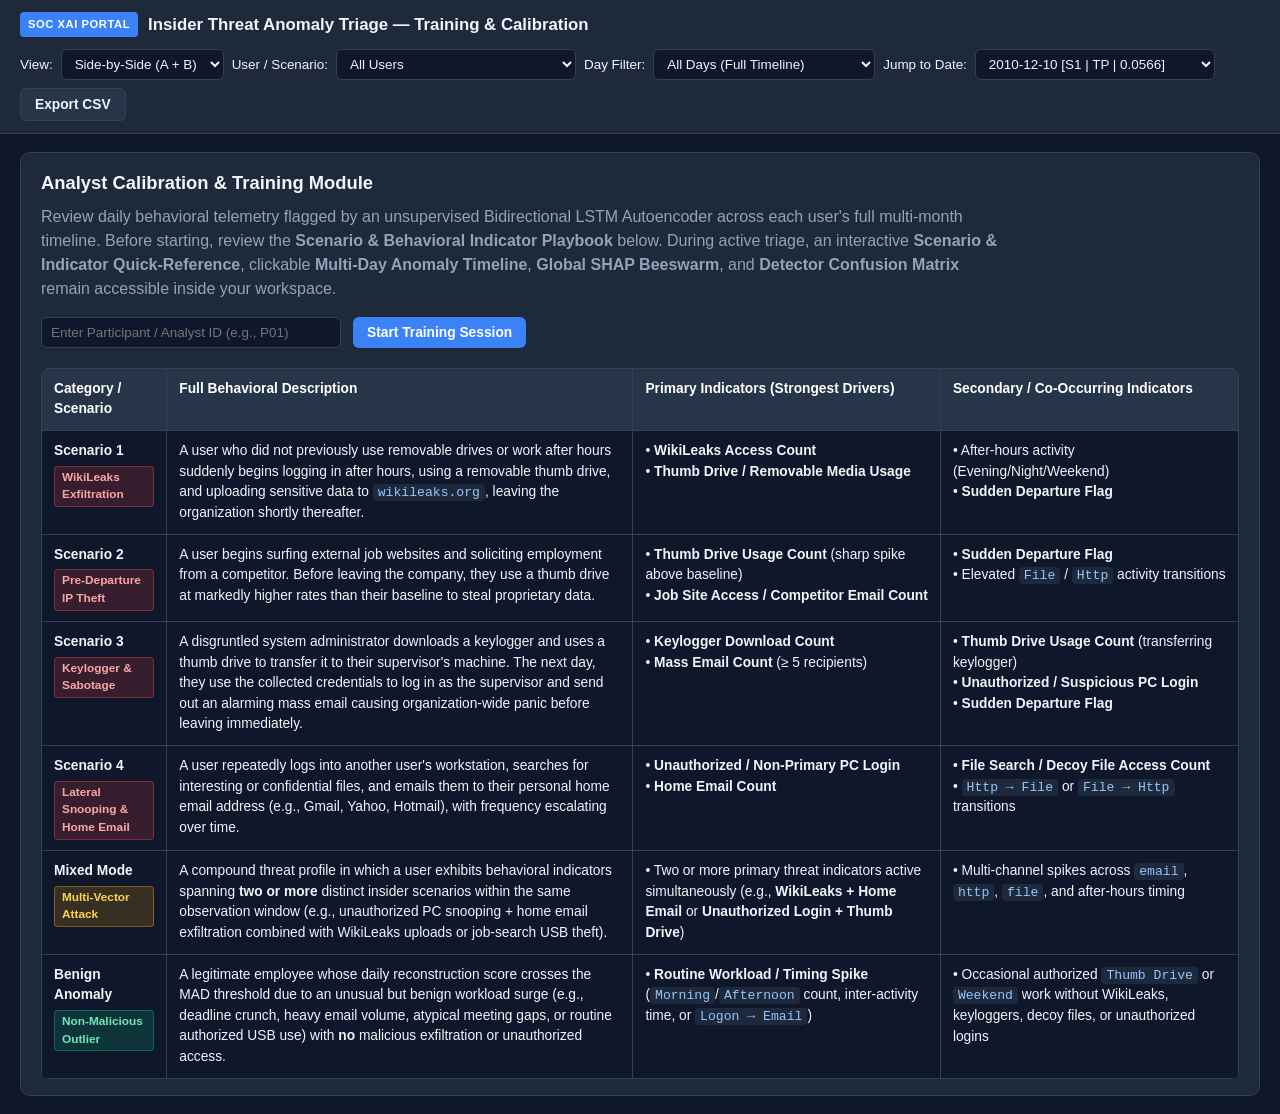
==== index.html @ d06a1cad "Enhance In-Workspace Interactive Scenario layout Updated the In-Workspace Interactive Scenario secti" ====
<!DOCTYPE html>
<html lang="en">
<head>
  <meta charset="UTF-8" />
  <meta name="viewport" content="width=device-width, initial-scale=1.0" />
  <title>SOC Analyst XAI Training & Triage Portal</title>
  <link rel="stylesheet" href="styles.css" />
</head>
<body>
  <header class="topbar">
    <div class="brand">
      <span class="badge">SOC XAI PORTAL</span>
      <h1>Insider Threat Anomaly Triage — Training & Calibration</h1>
    </div>
    <div class="controls">
      <label for="designSelect">View:</label>
      <select id="designSelect">
        <option value="side_by_side">Side-by-Side (A + B)</option>
        <option value="design_A">Design A (Z-Score)</option>
        <option value="design_B">Design B (SHAP)</option>
      </select>

      <label for="scenarioFilter">User / Scenario:</label>
      <select id="scenarioFilter">
        <option value="ALL">All Users</option>
        <option value="S1">S1 (FZG0389 — WikiLeaks)</option>
        <option value="S2">S2 (TRC1838 — IP Theft)</option>
        <option value="S3">S3 (CWW1120 — Keylogger / Sabotage)</option>
        <option value="S4">S4 (ASH0298 — Lateral Snooping)</option>
        <option value="MIXED">Mixed Mode</option>
        <option value="BENIGN">Benign Control / Anomaly</option>
      </select>

      <label for="outcomeFilter">Day Filter:</label>
      <select id="outcomeFilter">
        <option value="ALL">All Days (Full Timeline)</option>
        <option value="FLAGGED">Flagged Alerts Only (TP + FP)</option>
        <option value="THREATS">Actual Threats Only (TP + FN)</option>
        <option value="TP">True Positives (TP)</option>
        <option value="FP">False Positives (FP)</option>
        <option value="FN">False Negatives (FN)</option>
        <option value="TN">True Negatives (TN)</option>
      </select>

      <label for="dateJumpSelect">Jump to Date:</label>
      <select id="dateJumpSelect"></select>

      <button id="exportCsvBtn" class="btn secondary">Export CSV</button>
    </div>
  </header>

  <main class="container">
    <!-- Participant / Session Setup Banner -->
    <section id="introCard" class="card intro-card">
      <h2>Analyst Calibration & Training Module</h2>
      <p>
        Review daily behavioral telemetry flagged by an unsupervised Bidirectional LSTM Autoencoder across each
        user's full multi-month timeline. Before starting, review the <strong>Scenario & Behavioral Indicator Playbook</strong>
        below. During active triage, an interactive <strong>Scenario & Indicator Quick-Reference</strong>, clickable
        <strong>Multi-Day Anomaly Timeline</strong>, <strong>Global SHAP Beeswarm</strong>, and
        <strong>Detector Confusion Matrix</strong> remain accessible inside your workspace.
      </p>

      <div class="participant-row" style="margin-bottom: 20px;">
        <input type="text" id="participantId" placeholder="Enter Participant / Analyst ID (e.g., P01)" />
        <button id="startBtn" class="btn primary">Start Training Session</button>
      </div>

      <!-- Full Scenario & Indicator Table Visible on Intro Screen -->
      <div class="table-scroll">
        <table class="guide-table">
          <thead>
            <tr>
              <th>Category / Scenario</th>
              <th>Full Behavioral Description</th>
              <th>Primary Indicators (Strongest Drivers)</th>
              <th>Secondary / Co-Occurring Indicators</th>
            </tr>
          </thead>
          <tbody>
            <tr>
              <td><strong>Scenario 1</strong><br/><span class="tag threat">WikiLeaks Exfiltration</span></td>
              <td>
                A user who did not previously use removable drives or work after hours suddenly begins logging in
                after hours, using a removable thumb drive, and uploading sensitive data to <code>wikileaks.org</code>,
                leaving the organization shortly thereafter.
              </td>
              <td>
                &bull; <strong>WikiLeaks Access Count</strong><br/>
                &bull; <strong>Thumb Drive / Removable Media Usage</strong>
              </td>
              <td>
                &bull; After-hours activity (Evening/Night/Weekend)<br/>
                &bull; <strong>Sudden Departure Flag</strong>
              </td>
            </tr>
            <tr>
              <td><strong>Scenario 2</strong><br/><span class="tag threat">Pre-Departure IP Theft</span></td>
              <td>
                A user begins surfing external job websites and soliciting employment from a competitor. Before
                leaving the company, they use a thumb drive at markedly higher rates than their baseline to steal
                proprietary data.
              </td>
              <td>
                &bull; <strong>Thumb Drive Usage Count</strong> (sharp spike above baseline)<br/>
                &bull; <strong>Job Site Access / Competitor Email Count</strong>
              </td>
              <td>
                &bull; <strong>Sudden Departure Flag</strong><br/>
                &bull; Elevated <code>File</code> / <code>Http</code> activity transitions
              </td>
            </tr>
            <tr>
              <td><strong>Scenario 3</strong><br/><span class="tag threat">Keylogger &amp; Sabotage</span></td>
              <td>
                A disgruntled system administrator downloads a keylogger and uses a thumb drive to transfer it to
                their supervisor's machine. The next day, they use the collected credentials to log in as the
                supervisor and send out an alarming mass email causing organization-wide panic before leaving immediately.
              </td>
              <td>
                &bull; <strong>Keylogger Download Count</strong><br/>
                &bull; <strong>Mass Email Count</strong> (&ge; 5 recipients)
              </td>
              <td>
                &bull; <strong>Thumb Drive Usage Count</strong> (transferring keylogger)<br/>
                &bull; <strong>Unauthorized / Suspicious PC Login</strong><br/>
                &bull; <strong>Sudden Departure Flag</strong>
              </td>
            </tr>
            <tr>
              <td><strong>Scenario 4</strong><br/><span class="tag threat">Lateral Snooping &amp; Home Email</span></td>
              <td>
                A user repeatedly logs into another user's workstation, searches for interesting or confidential
                files, and emails them to their personal home email address (e.g., Gmail, Yahoo, Hotmail), with
                frequency escalating over time.
              </td>
              <td>
                &bull; <strong>Unauthorized / Non-Primary PC Login</strong><br/>
                &bull; <strong>Home Email Count</strong>
              </td>
              <td>
                &bull; <strong>File Search / Decoy File Access Count</strong><br/>
                &bull; <code>Http &rarr; File</code> or <code>File &rarr; Http</code> transitions
              </td>
            </tr>
            <tr>
              <td><strong>Mixed Mode</strong><br/><span class="tag mixed">Multi-Vector Attack</span></td>
              <td>
                A compound threat profile in which a user exhibits behavioral indicators spanning <strong>two or more</strong>
                distinct insider scenarios within the same observation window (e.g., unauthorized PC snooping +
                home email exfiltration combined with WikiLeaks uploads or job-search USB theft).
              </td>
              <td>
                &bull; Two or more primary threat indicators active simultaneously (e.g., <strong>WikiLeaks + Home Email</strong> or <strong>Unauthorized Login + Thumb Drive</strong>)
              </td>
              <td>
                &bull; Multi-channel spikes across <code>email</code>, <code>http</code>, <code>file</code>, and after-hours timing
              </td>
            </tr>
            <tr>
              <td><strong>Benign Anomaly</strong><br/><span class="tag benign">Non-Malicious Outlier</span></td>
              <td>
                A legitimate employee whose daily reconstruction score crosses the MAD threshold due to an unusual
                but benign workload surge (e.g., deadline crunch, heavy email volume, atypical meeting gaps, or
                routine authorized USB use) with <strong>no</strong> malicious exfiltration or unauthorized access.
              </td>
              <td>
                &bull; <strong>Routine Workload / Timing Spike</strong> (<code>Morning</code>/<code>Afternoon</code> count, inter-activity time, or <code>Logon &rarr; Email</code>)
              </td>
              <td>
                &bull; Occasional authorized <code>Thumb Drive</code> or <code>Weekend</code> work without WikiLeaks, keyloggers, decoy files, or unauthorized logins
              </td>
            </tr>
          </tbody>
        </table>
      </div>
    </section>

    <!-- Active Triage Workspace -->
    <section id="workspace" class="hidden">
      <!-- Interactive Multi-Day Anomaly Timeline -->
      <div class="card timeline-card">
        <div class="plot-header">
          <h3 id="timelineTitle">User Multi-Day Anomaly Score Timeline (Click Any Dot to Inspect Day)</h3>
          <span class="muted">
            <span style="color:#ef4444;">&#9679; Threat (TP/FN)</span> &nbsp;|&nbsp;
            <span style="color:#f59e0b;">&#9679; False Alarm (FP)</span> &nbsp;|&nbsp;
            <span style="color:#3b82f6;">&#9679; Benign (TN)</span> &nbsp;|&nbsp;
            <span style="color:#10b981;">--- MAD Threshold</span>
          </span>
        </div>
        <div id="timelineContainer" class="timeline-scroll"></div>
      </div>

      <div class="status-bar card">
        <div><strong>Filtered Position:</strong> <span id="progressText">1 / 1</span></div>
        <div><strong>Trial ID:</strong> <span id="trialIdText">—</span></div>
        <div><strong>User / Case:</strong> <span id="userText">—</span></div>
        <div><strong>Date:</strong> <span id="dateText">—</span></div>
        <div>
          <strong>Reconstruction Score:</strong> <span id="scoreText">—</span>
          <span class="muted">(MAD Cutoff: <span id="threshText">—</span>)</span>
        </div>
        <div><strong>Session Accuracy:</strong> <span id="accuracyText">N/A</span></div>
      </div>

      <!-- User-Level Diagnostics Toolbar: Global Beeswarm + Confusion Matrix (Both Hidden by Default) -->
      <div id="userDiagnosticsBar" class="card beeswarm-bar">
        <div>
          <strong>User-Level Model Diagnostics:</strong>
          <span id="userMetricsBadge" class="muted">Inspect user-wide SHAP feature distributions and detector confusion matrix.</span>
        </div>
        <div class="action-row">
          <button id="toggleBeeswarmBtn" class="btn secondary">Show Global Beeswarm</button>
          <button id="toggleCmBtn" class="btn secondary">Show Confusion Matrix</button>
        </div>
      </div>

      <!-- Collapsible User-Level Diagnostics Grid (Hidden by Default) -->
      <div id="diagnosticsPanel" class="visual-grid two-col hidden">
        <div id="beeswarmCard" class="card plot-card hidden">
          <div class="plot-header">
            <h3 id="beeswarmTitle">Global SHAP Beeswarm — User Behavioral Distribution</h3>
            <button class="btn small" onclick="openZoom('imgBeeswarm')">Zoom</button>
          </div>
          <div class="muted" style="margin-bottom: 8px; font-size: 0.82rem;">
            Summarizes feature impact across all test days (<em>N</em>) for this user: red points = high feature values; blue points = low feature values.
          </div>
          <div class="img-wrapper">
            <img id="imgBeeswarm" src="" alt="Global SHAP Beeswarm Plot" />
          </div>
        </div>

        <div id="cmCard" class="card plot-card hidden">
          <div class="plot-header">
            <h3 id="cmTitle">Detector Confusion Matrix — User Evaluation</h3>
            <button class="btn small" onclick="openZoom('imgCm')">Zoom</button>
          </div>
          <div id="cmMetricsText" class="muted" style="margin-bottom: 8px; font-size: 0.82rem;">
            Evaluates the unsupervised BiLSTM-AE MAD threshold across all test days for this user.
          </div>
          <div class="img-wrapper cm-wrapper">
            <img id="imgCm" src="" alt="Confusion Matrix Heatmap" />
          </div>
        </div>
      </div>

      <!-- Daily Stimulus Visualizations -->
      <div id="visualGrid" class="visual-grid two-col">
        <div id="panelA" class="card plot-card">
          <div class="plot-header">
            <h3>Design A — Standardized Baseline Deviation (Z-Score)</h3>
            <button class="btn small" onclick="openZoom('imgA')">Zoom</button>
          </div>
          <div class="muted" style="margin-bottom: 10px; font-size: 0.83rem; line-height: 1.45; background: var(--bg); padding: 8px 12px; border-radius: 6px; border: 1px solid var(--border);">
            <strong>How to Read Z-Score Bars:</strong><br/>
            &bull; <span class="dark-red-pill"><strong>Dark Red (&ge; +2.0&sigma;) &mdash; High Deviation:</strong></span> Major jump above the user's 96-day baseline.<br/>
            &bull; <span style="color:#fdba74;"><strong>Orange (0 to +2.0&sigma;) &mdash; Check <code>base</code> Value:</strong></span>
              <strong>Anomalous if <code>base = 0.0</code></strong> (first-time rare event such as WikiLeaks, Keylogger, or Unauthorized Login equals <code>+1.0&sigma;</code>);
              <strong>Mild deviation if <code>base &gt; 0</code></strong> (normal day-to-day variance).<br/>
            &bull; <span style="color:#93c5fd;"><strong>Blue (&le; 0.0&sigma;) &mdash; Normal:</strong></span> At or below the user's typical daily average.
          </div>
          <div class="img-wrapper">
            <img id="imgA" src="" alt="Design A Z-Score Plot" />
          </div>
        </div>

        <div id="panelB" class="card plot-card">
          <div class="plot-header">
            <h3>Design B — SHAP Feature Attribution Waterfall</h3>
            <button class="btn small" onclick="openZoom('imgB')">Zoom</button>
          </div>
          <div class="muted" style="margin-bottom: 10px; font-size: 0.83rem; line-height: 1.45; background: var(--bg); padding: 8px 12px; border-radius: 6px; border: 1px solid var(--border);">
            <strong>SHAP Conservation Rule &mdash; <code>f(x) = E[f(X)] + &Sigma; &phi;<sub>j</sub></code>:</strong><br/>
            Start at expected baseline <code>E[f(X)]</code> (bottom) and sum all feature arrows to reach final surrogate threat probability <code>f(x)</code> (top).<br/>
            <span style="color:#fca5a5;"><strong>Red (+&phi;)</strong></span> pushes toward <em>Threat</em>;
            <span style="color:#93c5fd;"><strong>Blue (&minus;&phi;)</strong></span> pushes toward <em>Benign</em> (<code>f(x) &ge; 0.50</code> = flagged anomaly).
          </div>
          <div class="img-wrapper">
            <img id="imgB" src="" alt="Design B SHAP Plot" />
          </div>
        </div>
      </div>

      <!-- In-Workspace Interactive Scenario & Behavioral Indicator Reference (Hidden by Default) -->
      <section class="card inline-playbook">
        <div class="playbook-header" style="margin-bottom: 0;">
          <div>
            <h3>In-Triage Scenario &amp; Behavioral Indicator Reference</h3>
            <span class="muted">Collapsed by default &mdash; click to inspect full scenario descriptions, primary drivers, and secondary indicators.</span>
          </div>
          <div class="action-row">
            <button id="toggleInlinePlaybookBtn" class="btn secondary">Show Scenario Reference</button>
            <button id="toggleFullMatrixBtn" class="btn small hidden">View All 6 Side-by-Side</button>
          </div>
        </div>

        <div id="inlinePlaybookBody" class="hidden" style="margin-top: 12px;">
          <div class="tab-bar" role="tablist">
            <button class="tab-btn active" data-tab="S1">Scenario 1: WikiLeaks</button>
            <button class="tab-btn" data-tab="S2">Scenario 2: IP Theft</button>
            <button class="tab-btn" data-tab="S3">Scenario 3: Keylogger / Sabotage</button>
            <button class="tab-btn" data-tab="S4">Scenario 4: Lateral &amp; Home Email</button>
            <button class="tab-btn" data-tab="MIXED">Mixed Mode</button>
            <button class="tab-btn" data-tab="BENIGN">Benign Anomaly</button>
          </div>

          <div id="tabDetailBox" class="tab-detail-box"></div>

          <div id="fullMatrixBox" class="table-scroll hidden" style="margin-top: 12px;">
            <table class="guide-table">
              <thead>
                <tr>
                  <th>Category / Scenario</th>
                  <th>Full Behavioral Description</th>
                  <th>Primary Indicators</th>
                  <th>Secondary Indicators</th>
                </tr>
              </thead>
              <tbody id="fullMatrixBody"></tbody>
            </table>
          </div>
        </div>
      </section>

      <!-- Analyst Triage Response Panel (Structured 2x3 Grid: Q1–Q6) -->
      <section class="card decision-card">
        <div class="plot-header">
          <h3>Analyst Triage Assessment &amp; Explanation Evaluation</h3>
          <span class="muted">Complete Q1&ndash;Q6 for each reviewed day before checking ground truth.</span>
        </div>

        <div class="decision-grid-6">
          <!-- Q1: Triage Classification Decision -->
          <div class="q-card">
            <label class="q-title"><span class="q-num">Q1</span> Triage Classification Decision</label>
            <div class="radio-row">
              <label class="radio-pill">
                <input type="radio" name="decision" value="THREAT" />
                Escalate as Insider Threat / Malicious Anomaly
              </label>
              <label class="radio-pill">
                <input type="radio" name="decision" value="BENIGN" />
                Dismiss as Benign (Normal or Benign Anomaly)
              </label>
              <label class="radio-pill muted-pill">
                <input type="radio" name="decision" value="PREFER_NOT_TO_ANSWER" />
                Prefer not to answer
              </label>
            </div>
          </div>

          <!-- Q2: Suspected Scenario / Pattern Type -->
          <div class="q-card">
            <label class="q-title" for="scenarioHypothesis"><span class="q-num">Q2</span> Suspected Scenario / Pattern Type</label>
            <p class="q-desc">Select the behavioral pattern that best characterizes this daily profile.</p>
            <select id="scenarioHypothesis">
              <option value="">-- Select scenario / pattern type --</option>
              <option value="S1_wikileaks">Scenario 1: WikiLeaks Exfiltration (USB + WikiLeaks + After-Hours)</option>
              <option value="S2_ip_theft">Scenario 2: Pre-Departure IP Theft (Job Sites / Competitor + USB)</option>
              <option value="S3_keylogger_sabotage">Scenario 3: Keylogger / Mass Email Sabotage</option>
              <option value="S4_lateral_home_email">Scenario 4: Unauthorized PC Login + File Search + Home Email</option>
              <option value="MIXED_MODE">Mixed Mode: Multiple Co-Occurring Attack Scenarios</option>
              <option value="BENIGN_ANOMALY">Benign Anomaly: High Workload / Timing Shift (Non-Malicious)</option>
              <option value="NORMAL_BASELINE">Normal Baseline Activity</option>
              <option value="prefer_not_to_answer">Prefer not to answer</option>
            </select>
          </div>

          <!-- Q3: Decision Confidence -->
          <div class="q-card">
            <label class="q-title" for="confidenceRange">
              <span class="q-num">Q3</span> Decision Confidence: <strong id="confidenceVal" style="color:#60a5fa;">50%</strong>
            </label>
            <p class="q-desc">Rate your confidence in your Q1 triage classification.</p>
            <div class="slider-box">
              <input type="range" id="confidenceRange" min="0" max="100" step="5" value="50" />
              <div class="range-hints">
                <span>0% (Guess)</span>
                <span>50% (Moderate)</span>
                <span>100% (Certain)</span>
              </div>
            </div>
          </div>

          <!-- Q4: Primary Behavioral Indicator -->
          <div class="q-card">
            <label class="q-title" for="primaryCue"><span class="q-num">Q4</span> Primary Behavioral Indicator</label>
            <p class="q-desc">Identify the single strongest feature driving your assessment.</p>
            <select id="primaryCue">
              <option value="">-- Select primary indicator --</option>
              <option value="wikileaks_access">WikiLeaks Access (S1)</option>
              <option value="thumb_removable_drive">Thumb Drive / Removable Media Usage (S1 / S2 / S3)</option>
              <option value="job_site_competitor">Job Site Surfing / Competitor Email (S2)</option>
              <option value="keylogger_download">Keylogger / Spyware Download (S3)</option>
              <option value="mass_email">Mass Email Burst (&ge; 5 Recipients) (S3)</option>
              <option value="unauthorized_pc_login">Unauthorized / Non-Primary PC Logon (S4 / S3)</option>
              <option value="file_search_decoy">Decoy / Sensitive File Search &amp; Access (S4)</option>
              <option value="home_email">Personal / Home Email Exfiltration (S4)</option>
              <option value="after_hours_departure">After-Hours Activity / Sudden Departure (S1 / S2 / S3)</option>
              <option value="workload_timing_spike">Routine Workload / Inter-Activity Timing Spike (Benign Anomaly)</option>
              <option value="prefer_not_to_answer">Prefer not to answer</option>
            </select>
          </div>

          <!-- Q5: Secondary / Co-Occurring Indicators -->
          <div class="q-card">
            <label class="q-title"><span class="q-num">Q5</span> Secondary / Co-Occurring Indicators</label>
            <p class="q-desc">Check all supporting cues observed alongside the primary driver.</p>
            <div class="checkbox-list">
              <label><input type="checkbox" name="secondaryCue" value="wikileaks_access" /> WikiLeaks Access</label>
              <label><input type="checkbox" name="secondaryCue" value="thumb_removable_drive" /> Thumb / Removable Drive</label>
              <label><input type="checkbox" name="secondaryCue" value="job_site_competitor" /> Job Site / Competitor Email</label>
              <label><input type="checkbox" name="secondaryCue" value="keylogger_download" /> Keylogger Download</label>
              <label><input type="checkbox" name="secondaryCue" value="mass_email" /> Mass Email (&ge; 5 recipients)</label>
              <label><input type="checkbox" name="secondaryCue" value="unauthorized_pc_login" /> Unauthorized PC Login</label>
              <label><input type="checkbox" name="secondaryCue" value="file_search_decoy" /> Decoy / Sensitive File Access</label>
              <label><input type="checkbox" name="secondaryCue" value="home_email" /> Home Email (Gmail/Yahoo/Hotmail)</label>
              <label><input type="checkbox" name="secondaryCue" value="after_hours_weekend" /> After-Hours / Weekend Shift</label>
              <label><input type="checkbox" name="secondaryCue" value="sudden_departure" /> Sudden Departure Flag</label>
              <label><input type="checkbox" name="secondaryCue" value="workload_timing_spike" /> Workload / Timing Variance</label>
            </div>
          </div>

          <!-- Q6: Explanation Helpfulness (1-5 Likert + Prefer not to answer) -->
          <div class="q-card">
            <label class="q-title"><span class="q-num">Q6</span> Explanation Helpfulness</label>
            <p class="q-desc">1 = Not Helpful &nbsp;|&nbsp; 5 = Extremely Helpful</p>
            <div class="likert-row" role="radiogroup" aria-label="Explanation Helpfulness">
              <label class="likert-pill">
                <input type="radio" name="helpfulness" value="1" />
                <span>1</span>
                <small>Not Helpful</small>
              </label>
              <label class="likert-pill">
                <input type="radio" name="helpfulness" value="2" />
                <span>2</span>
                <small>Slightly</small>
              </label>
              <label class="likert-pill">
                <input type="radio" name="helpfulness" value="3" />
                <span>3</span>
                <small>Moderately</small>
              </label>
              <label class="likert-pill">
                <input type="radio" name="helpfulness" value="4" />
                <span>4</span>
                <small>Very</small>
              </label>
              <label class="likert-pill">
                <input type="radio" name="helpfulness" value="5" />
                <span>5</span>
                <small>Extremely</small>
              </label>
            </div>
            <label class="radio-pill muted-pill" style="margin-top: 8px;">
              <input type="radio" name="helpfulness" value="PREFER_NOT_TO_ANSWER" />
              Prefer not to answer
            </label>
          </div>
        </div>

        <div class="action-row">
          <button id="submitDecisionBtn" class="btn primary">Submit &amp; Check Ground Truth</button>
          <button id="prevBtn" class="btn secondary">&larr; Previous</button>
          <button id="nextBtn" class="btn secondary">Next Case &rarr;</button>
        </div>

        <div id="feedbackBox" class="feedback-box hidden"></div>
      </section>
    </section>
  </main>

  <!-- Full-Resolution Image Lightbox -->
  <div id="lightbox" class="lightbox hidden" onclick="closeZoom()">
    <span class="close-btn">&times;</span>
    <img id="lightboxImg" src="" alt="Zoomed Explanation Plot" />
  </div>

  <script src="app.js"></script>
</body>
</html>
---- styles.css ----
:root {
  --bg: #0f172a;
  --surface: #1e293b;
  --surface-alt: #273549;
  --border: #334155;
  --text: #f1f5f9;
  --muted: #94a3b8;
  --primary: #3b82f6;
  --primary-hover: #2563eb;
  --success: #10b981;
  --danger: #ef4444;
  --warning: #f59e0b;
}

* {
  box-sizing: border-box;
  margin: 0;
  padding: 0;
}

body {
  font-family: -apple-system, BlinkMacSystemFont, "Segoe UI", Roboto, sans-serif;
  background: var(--bg);
  color: var(--text);
  line-height: 1.5;
}

.topbar {
  background: var(--surface);
  border-bottom: 1px solid var(--border);
  padding: 12px 20px;
  display: flex;
  flex-wrap: wrap;
  justify-content: space-between;
  align-items: center;
  gap: 12px;
}

.brand {
  display: flex;
  align-items: center;
  gap: 10px;
}

.brand h1 {
  font-size: 1.05rem;
  font-weight: 600;
}

.badge {
  background: var(--primary);
  color: #fff;
  font-size: 0.7rem;
  font-weight: 700;
  padding: 4px 8px;
  border-radius: 4px;
  letter-spacing: 0.05em;
}

.controls {
  display: flex;
  flex-wrap: wrap;
  align-items: center;
  gap: 8px;
  font-size: 0.84rem;
}

select, input[type="text"] {
  background: var(--bg);
  color: var(--text);
  border: 1px solid var(--border);
  border-radius: 6px;
  padding: 6px 9px;
  font-size: 0.84rem;
  width: 100%;
}

.controls select {
  width: auto;
  max-width: 240px;
}

.container {
  max-width: 1580px;
  margin: 18px auto;
  padding: 0 20px;
}

.card {
  background: var(--surface);
  border: 1px solid var(--border);
  border-radius: 10px;
  padding: 16px 20px;
  margin-bottom: 16px;
}

.intro-card h2 {
  margin-bottom: 8px;
  font-size: 1.15rem;
}

.intro-card p {
  color: var(--muted);
  margin-bottom: 16px;
  max-width: 960px;
}

.participant-row {
  display: flex;
  gap: 12px;
  flex-wrap: wrap;
}

.participant-row input {
  width: 300px;
}

/* Dark Red Badge for Z-Score High Deviation */
.dark-red-pill {
  color: #f87171;
  background: #450a0a;
  border: 1px solid #991b1b;
  padding: 1px 6px;
  border-radius: 4px;
}

/* Interactive Multi-Day Timeline */
.timeline-card {
  padding: 14px 18px;
}

.timeline-scroll {
  width: 100%;
  overflow-x: auto;
  padding-bottom: 4px;
}

/* Scenario Playbook Table */
.table-scroll {
  overflow-x: auto;
}

.guide-table {
  width: 100%;
  border-collapse: collapse;
  font-size: 0.86rem;
  background: var(--bg);
  border-radius: 8px;
  overflow: hidden;
}

.guide-table th, .guide-table td {
  border: 1px solid var(--border);
  padding: 10px 12px;
  text-align: left;
  vertical-align: top;
}

.guide-table th {
  background: var(--surface-alt);
  font-weight: 600;
  color: #fff;
}

.guide-table td code, .tab-detail-box code {
  background: var(--surface);
  padding: 1px 5px;
  border-radius: 4px;
  font-size: 0.82rem;
  color: #93c5fd;
}

.tag {
  display: inline-block;
  margin-top: 4px;
  padding: 2px 7px;
  border-radius: 4px;
  font-size: 0.74rem;
  font-weight: 600;
}

.tag.threat {
  background: rgba(239, 68, 68, 0.18);
  color: #fca5a5;
  border: 1px solid rgba(239, 68, 68, 0.4);
}

.tag.mixed {
  background: rgba(245, 158, 11, 0.18);
  color: #fcd34d;
  border: 1px solid rgba(245, 158, 11, 0.4);
}

.tag.benign {
  background: rgba(16, 185, 129, 0.18);
  color: #6ee7b7;
  border: 1px solid rgba(16, 185, 129, 0.4);
}

/* In-Triage Scenario Tabs */
.inline-playbook {
  border-color: #3b82f655;
}

.playbook-header {
  display: flex;
  flex-wrap: wrap;
  justify-content: space-between;
  align-items: center;
  gap: 10px;
  margin-bottom: 12px;
}

.playbook-header h3 {
  font-size: 1rem;
}

.tab-bar {
  display: flex;
  flex-wrap: wrap;
  gap: 8px;
  margin-bottom: 12px;
}

.tab-btn {
  background: var(--bg);
  color: var(--muted);
  border: 1px solid var(--border);
  border-radius: 6px;
  padding: 6px 12px;
  font-size: 0.84rem;
  font-weight: 600;
  cursor: pointer;
  transition: all 0.15s ease;
}

.tab-btn:hover {
  color: #fff;
  border-color: var(--primary);
}

.tab-btn.active {
  background: var(--primary);
  color: #fff;
  border-color: var(--primary);
}

.tab-detail-box {
  background: var(--bg);
  border: 1px solid var(--border);
  border-radius: 8px;
  padding: 14px 16px;
  display: grid;
  grid-template-columns: 1.5fr 1fr 1fr;
  gap: 18px;
  font-size: 0.88rem;
}

@media (max-width: 960px) {
  .tab-detail-box {
    grid-template-columns: 1fr;
  }
}

.tab-col h4 {
  font-size: 0.82rem;
  text-transform: uppercase;
  letter-spacing: 0.04em;
  color: var(--muted);
  margin-bottom: 6px;
}

.tab-col ul {
  padding-left: 18px;
}

.tab-col li {
  margin-bottom: 4px;
}

.status-bar {
  display: flex;
  flex-wrap: wrap;
  justify-content: space-between;
  gap: 14px;
  font-size: 0.9rem;
  background: var(--surface-alt);
}

.beeswarm-bar {
  display: flex;
  flex-wrap: wrap;
  justify-content: space-between;
  align-items: center;
  gap: 12px;
  padding: 12px 20px;
  background: var(--surface);
}

.beeswarm-wrapper {
  max-width: 920px;
  margin: 0 auto;
}

.cm-wrapper {
  max-width: 620px;
  margin: 0 auto;
}

.muted {
  color: var(--muted);
  font-size: 0.84rem;
}

.visual-grid {
  display: grid;
  gap: 18px;
}

.visual-grid.two-col {
  grid-template-columns: 1fr 1fr;
}

.visual-grid.one-col {
  grid-template-columns: 1fr;
  max-width: 980px;
  margin: 0 auto 18px auto;
}

@media (max-width: 1024px) {
  .visual-grid.two-col {
    grid-template-columns: 1fr;
  }
}

.plot-header {
  display: flex;
  flex-wrap: wrap;
  justify-content: space-between;
  align-items: center;
  gap: 8px;
  margin-bottom: 10px;
}

.plot-header h3 {
  font-size: 0.98rem;
}

.img-wrapper {
  background: #ffffff;
  border-radius: 6px;
  padding: 6px;
  text-align: center;
  overflow: hidden;
}

.img-wrapper img {
  width: 100%;
  height: auto;
  display: block;
  cursor: zoom-in;
}

/* Structured 2x3 Question Grid (Q1–Q6) */
.decision-grid-6 {
  display: grid;
  grid-template-columns: repeat(3, 1fr);
  gap: 16px;
  margin: 14px 0 18px 0;
}

@media (max-width: 1150px) {
  .decision-grid-6 {
    grid-template-columns: repeat(2, 1fr);
  }
}

@media (max-width: 760px) {
  .decision-grid-6 {
    grid-template-columns: 1fr;
  }
}

.q-card {
  background: var(--surface-alt);
  border: 1px solid var(--border);
  border-radius: 8px;
  padding: 14px 16px;
  display: flex;
  flex-direction: column;
  gap: 8px;
}

.q-title {
  font-size: 0.92rem;
  font-weight: 600;
  color: #fff;
  display: flex;
  align-items: center;
  gap: 8px;
}

.q-num {
  background: var(--primary);
  color: #fff;
  font-size: 0.72rem;
  font-weight: 700;
  padding: 2px 7px;
  border-radius: 4px;
  letter-spacing: 0.03em;
}

.q-desc {
  font-size: 0.8rem;
  color: var(--muted);
  margin-top: -2px;
}

.radio-row {
  display: flex;
  flex-direction: column;
  gap: 8px;
}

.radio-pill {
  background: var(--bg);
  border: 1px solid var(--border);
  padding: 8px 12px;
  border-radius: 6px;
  cursor: pointer;
  display: flex;
  align-items: center;
  gap: 8px;
  font-size: 0.86rem;
}

.radio-pill:hover {
  border-color: var(--primary);
}

.muted-pill {
  color: var(--muted);
}

.slider-box {
  background: var(--bg);
  border: 1px solid var(--border);
  border-radius: 6px;
  padding: 14px 12px;
  margin-top: 4px;
}

.slider-box input[type="range"] {
  width: 100%;
  cursor: pointer;
}

.range-hints {
  display: flex;
  justify-content: space-between;
  font-size: 0.78rem;
  color: var(--muted);
  margin-top: 6px;
}

.checkbox-list {
  background: var(--bg);
  border: 1px solid var(--border);
  border-radius: 6px;
  padding: 8px 10px;
  max-height: 155px;
  overflow-y: auto;
  display: flex;
  flex-direction: column;
  gap: 5px;
}

.checkbox-list label {
  display: flex;
  align-items: center;
  gap: 8px;
  font-size: 0.84rem;
  cursor: pointer;
  padding: 2px 0;
}

.checkbox-list label:hover {
  color: #fff;
}

.likert-row {
  display: grid;
  grid-template-columns: repeat(5, 1fr);
  gap: 6px;
  margin-top: 4px;
}

.likert-pill {
  background: var(--bg);
  border: 1px solid var(--border);
  border-radius: 6px;
  padding: 8px 4px;
  text-align: center;
  cursor: pointer;
  display: flex;
  flex-direction: column;
  align-items: center;
  gap: 3px;
  transition: border-color 0.15s ease, background 0.15s ease;
}

.likert-pill:hover {
  border-color: var(--primary);
}

.likert-pill span {
  font-size: 0.95rem;
  font-weight: 700;
  color: #fff;
}

.likert-pill small {
  font-size: 0.68rem;
  color: var(--muted);
  line-height: 1.1;
}

.likert-pill:has(input:checked) {
  border-color: var(--primary);
  background: rgba(59, 130, 246, 0.18);
}

.btn {
  border: none;
  border-radius: 6px;
  padding: 8px 14px;
  font-size: 0.86rem;
  font-weight: 600;
  cursor: pointer;
  transition: background 0.15s ease;
}

.btn.primary {
  background: var(--primary);
  color: #fff;
}

.btn.primary:hover {
  background: var(--primary-hover);
}

.btn.secondary {
  background: var(--surface-alt);
  color: var(--text);
  border: 1px solid var(--border);
}

.btn.secondary:hover {
  border-color: var(--muted);
}

.btn.small {
  padding: 4px 10px;
  font-size: 0.8rem;
  background: var(--surface-alt);
  color: var(--text);
  border: 1px solid var(--border);
}

.action-row {
  display: flex;
  flex-wrap: wrap;
  gap: 10px;
}

.feedback-box {
  margin-top: 16px;
  padding: 14px 16px;
  border-radius: 8px;
  font-size: 0.92rem;
  border-left: 5px solid var(--primary);
  background: var(--bg);
}

.feedback-box.correct {
  border-left-color: var(--success);
}

.feedback-box.incorrect {
  border-left-color: var(--danger);
}

.feedback-box.neutral {
  border-left-color: var(--warning);
}

.hidden {
  display: none !important;
}

.lightbox {
  position: fixed;
  inset: 0;
  background: rgba(0, 0, 0, 0.88);
  display: flex;
  justify-content: center;
  align-items: center;
  z-index: 999;
  padding: 24px;
}

.lightbox img {
  max-width: 95vw;
  max-height: 92vh;
  background: #fff;
  border-radius: 6px;
}

.close-btn {
  position: absolute;
  top: 18px;
  right: 28px;
  color: #fff;
  font-size: 2rem;
  cursor: pointer;
}
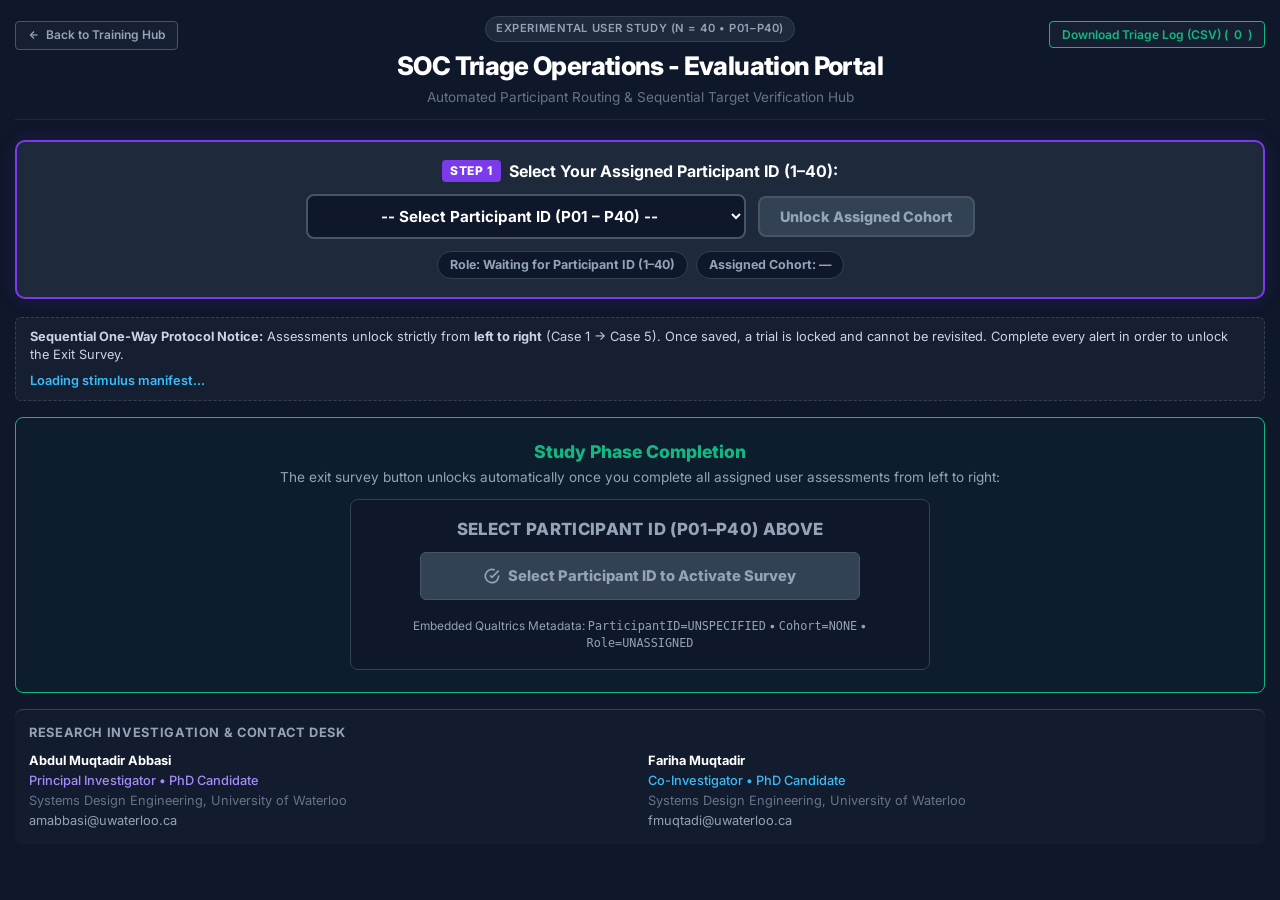
==== commit aab03c0c: "Update fmt.Println message from 'Hello' to 'Goodbye'" ====
--- a/index.html
+++ b/index.html
@@ -1,482 +1,2149 @@
 <!DOCTYPE html>
 <html lang="en">
 <head>
-  <meta charset="UTF-8" />
-  <meta name="viewport" content="width=device-width, initial-scale=1.0" />
-  <title>SOC Analyst XAI Training & Triage Portal</title>
-  <link rel="stylesheet" href="styles.css" />
+  <meta charset="UTF-8">
+  <meta name="viewport" content="width=device-width, initial-scale=1.0">
+  <title>SOC Triage Operations - Evaluation Portal</title>
+  <link rel="preconnect" href="https://fonts.googleapis.com">
+  <link href="https://fonts.googleapis.com/css2?family=Inter:wght@400;500;600;700;800&display=swap" rel="stylesheet">
+  <style>
+    * { box-sizing: border-box; margin: 0; padding: 0; }
+    body {
+      font-family: 'Inter', sans-serif;
+      background: #0f172a;
+      color: #cbd5e1;
+      line-height: 1.4;
+      padding: 15px;
+    }
+    .wrapper {
+      max-width: 1600px;
+      margin: 0 auto;
+    }
+    header {
+      position: relative;
+      text-align: center;
+      margin-bottom: 20px;
+      border-bottom: 1px solid #1e293b;
+      padding-bottom: 12px;
+    }
+    .badge {
+      display: inline-block;
+      background: #1e293b;
+      border: 1px solid #334155;
+      color: #94a3b8;
+      padding: 4px 10px;
+      border-radius: 20px;
+      font-size: 0.7rem;
+      font-weight: 600;
+      letter-spacing: 0.05em;
+      text-transform: uppercase;
+      margin-bottom: 6px;
+    }
+    h1 {
+      font-size: 1.6rem;
+      color: #ffffff;
+      font-weight: 800;
+      letter-spacing: -0.025em;
+      margin-bottom: 4px;
+    }
+    .subtitle {
+      color: #64748b;
+      font-size: 0.85rem;
+    }
+
+    .nav-container {
+      margin-top: 8px;
+      display: flex;
+      justify-content: center;
+      gap: 8px;
+    }
+    .btn-nav-back {
+      display: inline-flex;
+      align-items: center;
+      gap: 6px;
+      background: rgba(148, 163, 184, 0.05);
+      border: 1px solid #475569;
+      color: #94a3b8;
+      padding: 5px 12px;
+      border-radius: 4px;
+      font-size: 0.75rem;
+      font-weight: 600;
+      text-decoration: none;
+      cursor: pointer;
+      transition: all 0.15s ease-in-out;
+      font-family: inherit;
+    }
+    .btn-nav-back:hover {
+      border-color: #cbd5e1;
+      color: #ffffff;
+      background: rgba(255, 255, 255, 0.05);
+    }
+    @media (min-width: 768px) {
+      .nav-container {
+        position: absolute;
+        left: 0;
+        top: 6px;
+        margin-top: 0;
+      }
+      .export-container {
+        position: absolute;
+        right: 0;
+        top: 6px;
+      }
+    }
+
+    /* PROMINENT FIRST-ACTION PARTICIPANT ID (1-40) SELECTOR */
+    .selector-container {
+      background: #1e293b;
+      border: 2px solid #7c3aed;
+      padding: 18px;
+      border-radius: 10px;
+      margin-bottom: 18px;
+      display: flex;
+      flex-direction: column;
+      align-items: center;
+      justify-content: center;
+      gap: 12px;
+      box-shadow: 0 0 20px rgba(124, 58, 237, 0.15);
+      text-align: center;
+    }
+    .step-badge {
+      background: #7c3aed;
+      color: #ffffff;
+      font-size: 0.75rem;
+      font-weight: 800;
+      padding: 3px 8px;
+      border-radius: 4px;
+      letter-spacing: 0.05em;
+      text-transform: uppercase;
+    }
+    .selector-label {
+      font-size: 1rem;
+      font-weight: 700;
+      color: #ffffff;
+      display: flex;
+      align-items: center;
+      gap: 8px;
+      flex-wrap: wrap;
+      justify-content: center;
+    }
+    .selector-row {
+      display: flex;
+      flex-wrap: wrap;
+      gap: 12px;
+      justify-content: center;
+      align-items: center;
+      width: 100%;
+      max-width: 840px;
+    }
+    .cohort-select {
+      background: #0f172a;
+      border: 2px solid #475569;
+      color: #ffffff;
+      padding: 10px 16px;
+      border-radius: 8px;
+      font-family: inherit;
+      font-size: 0.95rem;
+      font-weight: 700;
+      outline: none;
+      cursor: pointer;
+      transition: all 0.20s ease-in-out;
+      text-align: center;
+      flex: 1 1 360px;
+      max-width: 440px;
+    }
+    .cohort-select:focus, .cohort-select:hover {
+      border-color: #a78bfa;
+      box-shadow: 0 0 12px rgba(167, 139, 250, 0.3);
+    }
+    .unlock-btn {
+      background: #7c3aed;
+      border: 2px solid #6d28d9;
+      color: #ffffff;
+      padding: 10px 20px;
+      border-radius: 8px;
+      font-family: inherit;
+      font-size: 0.9rem;
+      font-weight: 800;
+      cursor: pointer;
+      transition: all 0.15s;
+    }
+    .unlock-btn:hover { background: #6d28d9; }
+    .unlock-btn:disabled {
+      background: #334155;
+      border-color: #475569;
+      color: #94a3b8;
+      cursor: not-allowed;
+    }
+
+    .assignment-strip {
+      display: flex;
+      flex-wrap: wrap;
+      gap: 8px;
+      justify-content: center;
+      align-items: center;
+    }
+    .role-chip {
+      font-size: 0.78rem;
+      font-weight: 700;
+      padding: 4px 12px;
+      border-radius: 999px;
+      background: #0f172a;
+      border: 1px solid #334155;
+      color: #94a3b8;
+    }
+    .role-chip.student {
+      color: #38bdf8;
+      border-color: #0284c7;
+      background: rgba(56, 189, 248, 0.08);
+    }
+    .role-chip.analyst {
+      color: #a78bfa;
+      border-color: #7c3aed;
+      background: rgba(124, 58, 237, 0.12);
+    }
+    .role-chip.cohort-pill {
+      color: #34d399;
+      border-color: #059669;
+      background: rgba(16, 185, 129, 0.08);
+    }
+
+    .instructions-box {
+      background: rgba(30, 41, 59, 0.5);
+      border: 1px dashed #334155;
+      border-radius: 6px;
+      padding: 10px 14px;
+      margin-bottom: 16px;
+      font-size: 0.8rem;
+      display: flex;
+      justify-content: space-between;
+      align-items: center;
+      flex-wrap: wrap;
+      gap: 8px;
+    }
+
+    /* Group Container Blocks */
+    .cohort-group-block {
+      background: rgba(30, 41, 59, 0.2);
+      border: 1px solid #1e293b;
+      border-radius: 10px;
+      padding: 16px;
+      margin-bottom: 20px;
+      display: none;
+    }
+    .cohort-group-block.visible { display: block; }
+    .group-header-title {
+      font-size: 1rem;
+      color: #f1f5f9;
+      font-weight: 700;
+      margin-bottom: 12px;
+      display: flex;
+      align-items: center;
+      justify-content: space-between;
+      flex-wrap: wrap;
+      gap: 8px;
+    }
+    .cohort-meta-pill {
+      font-size: 0.72rem;
+      font-weight: 600;
+      background: #1e293b;
+      border: 1px solid #334155;
+      color: #94a3b8;
+      padding: 3px 10px;
+      border-radius: 999px;
+    }
+
+    /* 5-Column Grid */
+    .users-grid {
+      display: grid;
+      grid-template-columns: repeat(5, 1fr);
+      gap: 10px;
+    }
+    @media (max-width: 1280px) { .users-grid { grid-template-columns: repeat(3, 1fr); } }
+    @media (max-width: 768px) { .users-grid { grid-template-columns: 1fr 1fr; } }
+    @media (max-width: 480px) { .users-grid { grid-template-columns: 1fr; } }
+
+    .user-card {
+      background: #1e293b;
+      border: 1px solid #334155;
+      border-radius: 8px;
+      padding: 12px;
+      display: flex;
+      flex-direction: column;
+      justify-content: space-between;
+      border-top: 3px solid #64748b;
+      transition: opacity 0.2s ease, border-color 0.2s ease;
+    }
+    .user-card.border-a { border-top-color: #38bdf8; }
+    .user-card.border-b { border-top-color: #f43f5e; }
+    .user-card.locked-card {
+      opacity: 0.48;
+      border-color: #1e293b;
+    }
+    .user-card.completed-card {
+      border-color: #047857;
+    }
+
+    .user-title {
+      font-size: 0.92rem;
+      color: #ffffff;
+      font-weight: 700;
+      margin-bottom: 2px;
+      display: flex;
+      justify-content: space-between;
+      align-items: center;
+    }
+    .scen-badge {
+      font-size: 0.68rem;
+      padding: 2px 6px;
+      border-radius: 4px;
+      background: #0f172a;
+      color: #94a3b8;
+      border: 1px solid #334155;
+    }
+    .user-subtitle {
+      font-size: 0.74rem;
+      font-weight: 700;
+      margin-bottom: 10px;
+    }
+    .design-a { color: #38bdf8; }
+    .design-b { color: #f43f5e; }
+
+    .trial-btn-list {
+      display: flex;
+      flex-direction: column;
+      gap: 6px;
+      margin-bottom: 10px;
+    }
+    .dashboard-btn {
+      display: flex;
+      align-items: center;
+      justify-content: space-between;
+      color: #ffffff;
+      background: #2563eb;
+      border: 1px solid #1d4ed8;
+      padding: 7px 10px;
+      border-radius: 5px;
+      font-size: 0.75rem;
+      font-weight: 600;
+      cursor: pointer;
+      transition: all 0.15s ease-in-out;
+      width: 100%;
+      text-align: left;
+      font-family: inherit;
+    }
+    .dashboard-btn:hover { background: #1d4ed8; }
+    .dashboard-btn.design-b-btn {
+      background: #be123c;
+      border-color: #9f1239;
+    }
+    .dashboard-btn.design-b-btn:hover { background: #9f1239; }
+    .dashboard-btn:disabled {
+      background: #1e293b;
+      border-color: #334155;
+      color: #64748b;
+      cursor: not-allowed;
+    }
+    .dashboard-btn:disabled:hover {
+      background: #1e293b;
+    }
+    .dashboard-btn.completed,
+    .dashboard-btn.completed:disabled {
+      background: #065f46;
+      border-color: #047857;
+      color: #d1fae5;
+      opacity: 0.92;
+      cursor: default;
+    }
+    .dashboard-btn.completed:disabled:hover {
+      background: #065f46;
+    }
+    .trial-status-dot {
+      font-size: 0.68rem;
+      background: rgba(15, 23, 42, 0.55);
+      padding: 2px 6px;
+      border-radius: 4px;
+    }
+
+    /* Accordion Dropdowns */
+    .matrix-dropdown {
+      background: #0f172a;
+      border: 1px solid #1e293b;
+      border-radius: 6px;
+      overflow: hidden;
+    }
+    .matrix-toggle-btn {
+      width: 100%;
+      background: none;
+      border: none;
+      display: flex;
+      align-items: center;
+      justify-content: space-between;
+      padding: 8px;
+      color: #94a3b8;
+      font-family: inherit;
+      font-size: 0.72rem;
+      font-weight: 700;
+      text-transform: uppercase;
+      letter-spacing: 0.05em;
+      cursor: pointer;
+    }
+    .matrix-toggle-btn:hover { color: #a78bfa; }
+    .matrix-toggle-btn .left-side { display: flex; align-items: center; gap: 4px; }
+    .matrix-toggle-btn .chevron { transition: transform 0.2s ease; }
+    .matrix-content {
+      max-height: 0;
+      overflow: hidden;
+      transition: max-height 0.2s ease-out;
+      padding: 0 8px;
+    }
+    .matrix-dropdown.active .matrix-content {
+      max-height: 160px;
+      padding-bottom: 8px;
+    }
+    .matrix-dropdown.active .chevron { transform: rotate(180deg); }
+    .matrix-dropdown.active .matrix-toggle-btn {
+      border-bottom: 1px solid #1e293b;
+      color: #a78bfa;
+    }
+    .matrix-links {
+      display: flex;
+      flex-direction: column;
+      gap: 4px;
+      margin-top: 6px;
+    }
+    .matrix-link {
+      display: flex;
+      align-items: center;
+      color: #94a3b8;
+      text-decoration: none;
+      font-size: 0.72rem;
+      padding: 5px 6px;
+      background: rgba(255, 255, 255, 0.02);
+      border-radius: 4px;
+      transition: all 0.1s;
+      cursor: pointer;
+    }
+    .matrix-link:hover {
+      color: #ffffff;
+      background: rgba(124, 58, 237, 0.18);
+    }
+
+    /* SINGLE DYNAMIC EXIT SURVEY DEPLOYMENT BLOCK */
+    .survey-section {
+      border: 1px solid #10b981;
+      background: rgba(16, 185, 129, 0.04);
+      border-radius: 8px;
+      padding: 22px;
+      margin-bottom: 16px;
+      text-align: center;
+    }
+    .single-survey-card {
+      max-width: 580px;
+      margin: 12px auto 0;
+      background: rgba(15, 23, 42, 0.75);
+      border: 1px solid #334155;
+      border-radius: 8px;
+      padding: 18px;
+      display: flex;
+      flex-direction: column;
+      align-items: center;
+      gap: 10px;
+    }
+    .survey-role-title {
+      font-size: 1.05rem;
+      font-weight: 800;
+      letter-spacing: 0.02em;
+      text-transform: uppercase;
+      color: #94a3b8;
+    }
+    .survey-role-title.student-theme { color: #38bdf8; }
+    .survey-role-title.analyst-theme { color: #a78bfa; }
+
+    .survey-btn {
+      display: inline-flex;
+      align-items: center;
+      justify-content: center;
+      gap: 8px;
+      background: #10b981;
+      border: 1px solid #059669;
+      color: #ffffff;
+      text-decoration: none;
+      padding: 13px 24px;
+      border-radius: 6px;
+      font-size: 0.92rem;
+      font-weight: 800;
+      transition: all 0.15s;
+      width: 100%;
+      max-width: 440px;
+      cursor: pointer;
+    }
+    .survey-btn:hover {
+      background: #059669;
+      border-color: #047857;
+      box-shadow: 0 0 12px rgba(16, 185, 129, 0.35);
+    }
+    .survey-btn.disabled-survey {
+      background: #334155;
+      border-color: #475569;
+      color: #94a3b8;
+      cursor: not-allowed;
+      pointer-events: none;
+      box-shadow: none;
+    }
+
+    .survey-param-preview {
+      margin-top: 8px;
+      font-size: 0.74rem;
+      color: #94a3b8;
+    }
+
+    /* Footer */
+    .footer-section {
+      border-top: 1px solid #334155;
+      background: rgba(30, 41, 59, 0.3);
+      padding: 14px;
+      border-radius: 8px;
+    }
+    .team-grid {
+      display: grid;
+      grid-template-columns: 1fr 1fr;
+      gap: 16px;
+      font-size: 0.8rem;
+    }
+    .email-link { color: #94a3b8; text-decoration: none; }
+    .email-link:hover { color: #ffffff; text-decoration: underline; }
+
+    /* MODAL STYLES */
+    .image-modal {
+      display: none;
+      position: fixed;
+      z-index: 1000;
+      left: 0;
+      top: 0;
+      width: 100%;
+      height: 100%;
+      background-color: rgba(15, 23, 42, 0.92);
+      backdrop-filter: blur(4px);
+      align-items: center;
+      justify-content: center;
+      padding: 14px;
+    }
+    .modal-content-wrapper {
+      position: relative;
+      background: #1e293b;
+      padding: 14px;
+      border-radius: 8px;
+      border: 1px solid #475569;
+      display: flex;
+      flex-direction: column;
+      align-items: center;
+      max-width: 94vw;
+      max-height: 94vh;
+    }
+    .modal-img {
+      max-width: 88vw;
+      max-height: 84vh;
+      object-fit: contain;
+      border-radius: 4px;
+      background: #ffffff;
+    }
+    .modal-close {
+      align-self: flex-end;
+      color: #94a3b8;
+      font-size: 1.5rem;
+      font-weight: bold;
+      cursor: pointer;
+      line-height: 1;
+      margin-bottom: 6px;
+    }
+    .modal-close:hover { color: #ffffff; }
+
+    /* TRIAGE EVALUATION WORKSPACE MODAL */
+    .triage-modal-box {
+      background: #1e293b;
+      border: 1px solid #475569;
+      border-radius: 10px;
+      width: 100%;
+      max-width: 1540px;
+      max-height: 94vh;
+      overflow-y: auto;
+      padding: 16px;
+      display: grid;
+      grid-template-columns: 1.48fr 1fr;
+      gap: 16px;
+    }
+    @media (max-width: 1120px) {
+      .triage-modal-box { grid-template-columns: 1fr; }
+    }
+    .triage-img-pane {
+      background: #0f172a;
+      border: 1px solid #334155;
+      border-radius: 8px;
+      padding: 10px;
+      display: flex;
+      flex-direction: column;
+    }
+    .zoom-toolbar {
+      display: flex;
+      justify-content: space-between;
+      align-items: center;
+      gap: 6px;
+      margin-bottom: 8px;
+      flex-wrap: wrap;
+    }
+    .zoom-btn-group {
+      display: inline-flex;
+      gap: 4px;
+      align-items: center;
+    }
+    .zoom-btn {
+      background: #1e293b;
+      border: 1px solid #475569;
+      color: #e2e8f0;
+      padding: 4px 9px;
+      border-radius: 4px;
+      font-size: 0.74rem;
+      font-weight: 700;
+      cursor: pointer;
+      font-family: inherit;
+    }
+    .zoom-btn:hover {
+      border-color: #a78bfa;
+      color: #ffffff;
+    }
+    .triage-img-viewport {
+      width: 100%;
+      height: 70vh;
+      overflow-y: auto;
+      overflow-x: auto;
+      background: #ffffff;
+      border-radius: 4px;
+      position: relative;
+      border: 1px solid #334155;
+    }
+    .triage-img-viewport img {
+      width: 100%;
+      height: auto;
+      display: block;
+      cursor: zoom-in;
+    }
+
+    .design-guide-bar {
+      text-align: left;
+      font-size: 0.76rem;
+      padding: 7px 10px;
+      border-radius: 6px;
+      margin-bottom: 8px;
+      border-left: 3px solid #38bdf8;
+      background: rgba(56, 189, 248, 0.08);
+      color: #e2e8f0;
+      line-height: 1.4;
+    }
+    .design-guide-bar.theme-b {
+      border-left-color: #f43f5e;
+      background: rgba(244, 63, 94, 0.08);
+    }
+
+    /* Full 4-Column Scenario Description & Playbook Drawer (Hidden by Default) */
+    .playbook-mini {
+      margin-top: 8px;
+      background: #1e293b;
+      border: 1px solid #334155;
+      border-radius: 6px;
+      padding: 8px 10px;
+      font-size: 0.73rem;
+    }
+    .playbook-mini table {
+      width: 100%;
+      border-collapse: collapse;
+      margin-top: 8px;
+    }
+    .playbook-mini th, .playbook-mini td {
+      border: 1px solid #334155;
+      padding: 6px 7px;
+      text-align: left;
+      vertical-align: top;
+      line-height: 1.38;
+    }
+    .playbook-mini th {
+      background: #0f172a;
+      color: #f8fafc;
+      font-weight: 700;
+    }
+    .playbook-mini code {
+      background: #0f172a;
+      padding: 1px 4px;
+      border-radius: 3px;
+      color: #93c5fd;
+    }
+    .pb-tag {
+      display: inline-block;
+      margin-top: 3px;
+      padding: 1px 6px;
+      border-radius: 4px;
+      font-size: 0.66rem;
+      font-weight: 700;
+    }
+    .pb-tag.threat { background: rgba(244, 63, 94, 0.16); color: #fda4af; border: 1px solid rgba(244, 63, 94, 0.4); }
+    .pb-tag.mixed { background: rgba(168, 85, 247, 0.16); color: #d8b4fe; border: 1px solid rgba(168, 85, 247, 0.4); }
+    .pb-tag.benign { background: rgba(16, 185, 129, 0.16); color: #6ee7b7; border: 1px solid rgba(16, 185, 129, 0.4); }
+
+    .triage-form-pane {
+      background: #0f172a;
+      border: 1px solid #334155;
+      border-radius: 8px;
+      padding: 16px;
+      display: flex;
+      flex-direction: column;
+      justify-content: space-between;
+      max-height: 88vh;
+      overflow-y: auto;
+    }
+    .score-strip {
+      display: grid;
+      grid-template-columns: repeat(3, 1fr);
+      gap: 8px;
+      background: #1e293b;
+      padding: 9px 11px;
+      border-radius: 6px;
+      margin-bottom: 14px;
+      font-size: 0.74rem;
+      border: 1px solid #334155;
+    }
+    .score-strip span { color: #94a3b8; display: block; }
+    .score-strip strong { display: block; font-size: 0.88rem; color: #ffffff; margin-top: 2px; }
+
+    /* Distinct Question Step Cards with Clear Vertical Separation */
+    .form-section {
+      background: #131d33;
+      border: 1px solid #293548;
+      border-radius: 8px;
+      padding: 12px 14px;
+      margin-bottom: 14px;
+    }
+    .form-section label.sec-lbl {
+      display: flex;
+      align-items: center;
+      gap: 7px;
+      font-size: 0.8rem;
+      font-weight: 700;
+      color: #f8fafc;
+      margin-bottom: 8px;
+    }
+    .q-pill {
+      display: inline-block;
+      background: rgba(124, 58, 237, 0.25);
+      border: 1px solid #7c3aed;
+      color: #c4b5fd;
+      font-size: 0.68rem;
+      font-weight: 800;
+      padding: 1px 6px;
+      border-radius: 4px;
+      letter-spacing: 0.03em;
+    }
+    .q-helper {
+      font-size: 0.71rem;
+      color: #94a3b8;
+      margin-bottom: 7px;
+      line-height: 1.35;
+    }
+
+    .choice-btn-group {
+      display: flex;
+      flex-direction: column;
+      gap: 6px;
+    }
+    .choice-opt {
+      display: flex;
+      align-items: center;
+      gap: 8px;
+      background: #1e293b;
+      border: 1px solid #334155;
+      padding: 7px 10px;
+      border-radius: 6px;
+      font-size: 0.78rem;
+      cursor: pointer;
+    }
+    .choice-opt:hover { border-color: #7c3aed; }
+    .choice-opt.muted-opt { color: #94a3b8; }
+
+    .triage-select {
+      width: 100%;
+      background: #1e293b;
+      border: 1px solid #475569;
+      color: #ffffff;
+      border-radius: 6px;
+      padding: 7px 10px;
+      font-family: inherit;
+      font-size: 0.78rem;
+      outline: none;
+    }
+    .triage-select:focus { border-color: #a78bfa; }
+
+    .slider-row {
+      display: flex;
+      align-items: center;
+      gap: 10px;
+      margin-top: 4px;
+    }
+    .slider-row input[type="range"] {
+      flex: 1;
+      accent-color: #7c3aed;
+      cursor: pointer;
+    }
+    .range-hints {
+      display: flex;
+      justify-content: space-between;
+      font-size: 0.69rem;
+      color: #94a3b8;
+      margin-top: 4px;
+    }
+
+    /* Compact 1-5 Likert Bar for Explanation Helpfulness */
+    .likert-bar {
+      display: flex;
+      gap: 5px;
+      flex-wrap: wrap;
+    }
+    .likert-bar label {
+      flex: 1 1 auto;
+      text-align: center;
+      background: #1e293b;
+      border: 1px solid #334155;
+      padding: 6px 8px;
+      border-radius: 5px;
+      font-size: 0.75rem;
+      cursor: pointer;
+      transition: all 0.12s;
+    }
+    .likert-bar label:hover { border-color: #7c3aed; }
+    .likert-bar input { display: none; }
+    .likert-bar label:has(input:checked) {
+      background: #7c3aed;
+      border-color: #7c3aed;
+      color: #ffffff;
+      font-weight: 700;
+    }
+
+    .checkbox-grid {
+      display: grid;
+      grid-template-columns: 1fr 1fr;
+      gap: 6px 8px;
+      background: #1e293b;
+      border: 1px solid #334155;
+      border-radius: 6px;
+      padding: 9px 10px;
+      max-height: 165px;
+      overflow-y: auto;
+    }
+    @media (max-width: 560px) {
+      .checkbox-grid { grid-template-columns: 1fr; }
+    }
+    .checkbox-grid label {
+      display: flex;
+      align-items: flex-start;
+      gap: 6px;
+      font-size: 0.74rem;
+      color: #cbd5e1;
+      cursor: pointer;
+      line-height: 1.3;
+    }
+    .checkbox-grid input[type="checkbox"] {
+      margin-top: 2px;
+      accent-color: #7c3aed;
+    }
+
+    /* SECURE PASSKEY MODAL POPUP DESIGN */
+    .passkey-modal-content {
+      background: #1e293b;
+      border: 2px solid #7c3aed;
+      border-radius: 12px;
+      padding: 24px;
+      width: 100%;
+      max-width: 380px;
+      box-shadow: 0 20px 25px -5px rgba(0, 0, 0, 0.5);
+      text-align: center;
+      position: relative;
+    }
+    .passkey-header { font-size: 1.1rem; font-weight: 700; color: #ffffff; margin-bottom: 8px; }
+    .passkey-desc { font-size: 0.82rem; color: #94a3b8; margin-bottom: 16px; }
+    .passkey-input {
+      background: #0f172a;
+      border: 1px solid #475569;
+      color: #ffffff;
+      font-size: 1.2rem;
+      letter-spacing: 0.3em;
+      padding: 10px;
+      border-radius: 6px;
+      width: 100%;
+      text-align: center;
+      outline: none;
+      margin-bottom: 16px;
+      font-family: monospace;
+    }
+    .passkey-input.error-shake {
+      border-color: #ef4444;
+      animation: shake 0.2s ease-in-out 2;
+    }
+    .passkey-btn-stack { display: flex; gap: 10px; }
+    .passkey-btn {
+      flex: 1;
+      padding: 10px;
+      border: none;
+      border-radius: 6px;
+      font-size: 0.85rem;
+      font-weight: 700;
+      cursor: pointer;
+      font-family: inherit;
+      transition: all 0.15s;
+    }
+    .passkey-submit { background: #7c3aed; color: #ffffff; }
+    .passkey-submit:hover { background: #6d28d9; }
+    .passkey-cancel {
+      background: rgba(148, 163, 184, 0.1);
+      color: #94a3b8;
+      border: 1px solid #475569;
+    }
+    .passkey-cancel:hover { background: rgba(148, 163, 184, 0.15); color: #ffffff; }
+
+    @keyframes shake {
+      0%, 100% { transform: translateX(0); }
+      25% { transform: translateX(-6px); }
+      75% { transform: translateX(6px); }
+    }
+  </style>
 </head>
 <body>
-  <header class="topbar">
-    <div class="brand">
-      <span class="badge">SOC XAI PORTAL</span>
-      <h1>Insider Threat Anomaly Triage — Training & Calibration</h1>
+
+  <div class="wrapper">
+    <header>
+      <div class="badge">Experimental User Study (N = 40 &bull; P01–P40)</div>
+      <h1>SOC Triage Operations - Evaluation Portal</h1>
+      <div class="subtitle">Automated Participant Routing &amp; Sequential Target Verification Hub</div>
+
+      <div class="nav-container">
+        <a href="index.html" class="btn-nav-back">
+          <svg width="12" height="12" viewBox="0 0 24 24" fill="none" stroke="currentColor" stroke-width="2.5"><line x1="19" y1="12" x2="5" y2="12"/><polyline points="12 19 5 12 12 5"/></svg>
+          Back to Training Hub
+        </a>
+      </div>
+
+      <div class="export-container">
+        <button type="button" id="btnExportSession" class="btn-nav-back" style="border-color:#10b981;color:#10b981;">
+          Download Triage Log (CSV) (<span id="loggedCount">0</span>)
+        </button>
+      </div>
+    </header>
+
+    <!-- STEP 1: SINGLE PARTICIPANT ID (1-40) SELECTOR -->
+    <div class="selector-container">
+      <label class="selector-label" for="participantIdSelect">
+        <span class="step-badge">Step 1</span> Select Your Assigned Participant ID (1–40):
+      </label>
+      <div class="selector-row">
+        <select id="participantIdSelect" class="cohort-select">
+          <option value="" disabled selected>-- Select Participant ID (P01 – P40) --</option>
+        </select>
+        <button type="button" id="btnUnlockAssignedCohort" class="unlock-btn" disabled>
+          Unlock Assigned Cohort
+        </button>
+      </div>
+
+      <div class="assignment-strip">
+        <span id="roleStatusChip" class="role-chip">Role: Waiting for Participant ID (1–40)</span>
+        <span id="cohortStatusChip" class="role-chip">Assigned Cohort: —</span>
+      </div>
     </div>
-    <div class="controls">
-      <label for="designSelect">View:</label>
-      <select id="designSelect">
-        <option value="side_by_side">Side-by-Side (A + B)</option>
-        <option value="design_A">Design A (Z-Score)</option>
-        <option value="design_B">Design B (SHAP)</option>
-      </select>
-
-      <label for="scenarioFilter">User / Scenario:</label>
-      <select id="scenarioFilter">
-        <option value="ALL">All Users</option>
-        <option value="S1">S1 (FZG0389 — WikiLeaks)</option>
-        <option value="S2">S2 (TRC1838 — IP Theft)</option>
-        <option value="S3">S3 (CWW1120 — Keylogger / Sabotage)</option>
-        <option value="S4">S4 (ASH0298 — Lateral Snooping)</option>
-        <option value="MIXED">Mixed Mode</option>
-        <option value="BENIGN">Benign Control / Anomaly</option>
-      </select>
-
-      <label for="outcomeFilter">Day Filter:</label>
-      <select id="outcomeFilter">
-        <option value="ALL">All Days (Full Timeline)</option>
-        <option value="FLAGGED">Flagged Alerts Only (TP + FP)</option>
-        <option value="THREATS">Actual Threats Only (TP + FN)</option>
-        <option value="TP">True Positives (TP)</option>
-        <option value="FP">False Positives (FP)</option>
-        <option value="FN">False Negatives (FN)</option>
-        <option value="TN">True Negatives (TN)</option>
-      </select>
-
-      <label for="dateJumpSelect">Jump to Date:</label>
-      <select id="dateJumpSelect"></select>
-
-      <button id="exportCsvBtn" class="btn secondary">Export CSV</button>
+
+    <div class="instructions-box">
+      <div><strong>Sequential One-Way Protocol Notice:</strong> Assessments unlock strictly from <strong>left to right</strong> (Case 1 &rarr; Case 5). Once saved, a trial is locked and cannot be revisited. Complete every alert in order to unlock the Exit Survey.</div>
+      <div id="manifestStatus" style="color:#38bdf8;font-weight:600;">Loading stimulus manifest...</div>
     </div>
-  </header>
-
-  <main class="container">
-    <!-- Participant / Session Setup Banner -->
-    <section id="introCard" class="card intro-card">
-      <h2>Analyst Calibration & Training Module</h2>
-      <p>
-        Review daily behavioral telemetry flagged by an unsupervised Bidirectional LSTM Autoencoder across each
-        user's full multi-month timeline. Before starting, review the <strong>Scenario & Behavioral Indicator Playbook</strong>
-        below. During active triage, an interactive <strong>Scenario & Indicator Quick-Reference</strong>, clickable
-        <strong>Multi-Day Anomaly Timeline</strong>, <strong>Global SHAP Beeswarm</strong>, and
-        <strong>Detector Confusion Matrix</strong> remain accessible inside your workspace.
+
+    <!-- DYNAMIC COHORT CONTAINERS -->
+    <div id="cohort-1" class="cohort-group-block"></div>
+    <div id="cohort-2" class="cohort-group-block"></div>
+    <div id="cohort-3" class="cohort-group-block"></div>
+    <div id="cohort-4" class="cohort-group-block"></div>
+
+    <!-- SINGLE DYNAMIC EXIT SURVEY BLOCK (LOCKED UNTIL ALL COHORT ASSESSMENTS ARE COMPLETED) -->
+    <div class="survey-section">
+      <h2 style="color: #10b981; font-size: 1.1rem; font-weight: 800; margin-bottom: 4px;">Study Phase Completion</h2>
+      <p style="color: #94a3b8; font-size: 0.85rem; margin-bottom: 4px;">
+        The exit survey button unlocks automatically once you complete all assigned user assessments from left to right:
       </p>
 
-      <div class="participant-row" style="margin-bottom: 20px;">
-        <input type="text" id="participantId" placeholder="Enter Participant / Analyst ID (e.g., P01)" />
-        <button id="startBtn" class="btn primary">Start Training Session</button>
-      </div>
-
-      <!-- Full Scenario & Indicator Table Visible on Intro Screen -->
-      <div class="table-scroll">
-        <table class="guide-table">
-          <thead>
-            <tr>
-              <th>Category / Scenario</th>
-              <th>Full Behavioral Description</th>
-              <th>Primary Indicators (Strongest Drivers)</th>
-              <th>Secondary / Co-Occurring Indicators</th>
-            </tr>
-          </thead>
-          <tbody>
-            <tr>
-              <td><strong>Scenario 1</strong><br/><span class="tag threat">WikiLeaks Exfiltration</span></td>
-              <td>
-                A user who did not previously use removable drives or work after hours suddenly begins logging in
-                after hours, using a removable thumb drive, and uploading sensitive data to <code>wikileaks.org</code>,
-                leaving the organization shortly thereafter.
-              </td>
-              <td>
-                &bull; <strong>WikiLeaks Access Count</strong><br/>
-                &bull; <strong>Thumb Drive / Removable Media Usage</strong>
-              </td>
-              <td>
-                &bull; After-hours activity (Evening/Night/Weekend)<br/>
-                &bull; <strong>Sudden Departure Flag</strong>
-              </td>
-            </tr>
-            <tr>
-              <td><strong>Scenario 2</strong><br/><span class="tag threat">Pre-Departure IP Theft</span></td>
-              <td>
-                A user begins surfing external job websites and soliciting employment from a competitor. Before
-                leaving the company, they use a thumb drive at markedly higher rates than their baseline to steal
-                proprietary data.
-              </td>
-              <td>
-                &bull; <strong>Thumb Drive Usage Count</strong> (sharp spike above baseline)<br/>
-                &bull; <strong>Job Site Access / Competitor Email Count</strong>
-              </td>
-              <td>
-                &bull; <strong>Sudden Departure Flag</strong><br/>
-                &bull; Elevated <code>File</code> / <code>Http</code> activity transitions
-              </td>
-            </tr>
-            <tr>
-              <td><strong>Scenario 3</strong><br/><span class="tag threat">Keylogger &amp; Sabotage</span></td>
-              <td>
-                A disgruntled system administrator downloads a keylogger and uses a thumb drive to transfer it to
-                their supervisor's machine. The next day, they use the collected credentials to log in as the
-                supervisor and send out an alarming mass email causing organization-wide panic before leaving immediately.
-              </td>
-              <td>
-                &bull; <strong>Keylogger Download Count</strong><br/>
-                &bull; <strong>Mass Email Count</strong> (&ge; 5 recipients)
-              </td>
-              <td>
-                &bull; <strong>Thumb Drive Usage Count</strong> (transferring keylogger)<br/>
-                &bull; <strong>Unauthorized / Suspicious PC Login</strong><br/>
-                &bull; <strong>Sudden Departure Flag</strong>
-              </td>
-            </tr>
-            <tr>
-              <td><strong>Scenario 4</strong><br/><span class="tag threat">Lateral Snooping &amp; Home Email</span></td>
-              <td>
-                A user repeatedly logs into another user's workstation, searches for interesting or confidential
-                files, and emails them to their personal home email address (e.g., Gmail, Yahoo, Hotmail), with
-                frequency escalating over time.
-              </td>
-              <td>
-                &bull; <strong>Unauthorized / Non-Primary PC Login</strong><br/>
-                &bull; <strong>Home Email Count</strong>
-              </td>
-              <td>
-                &bull; <strong>File Search / Decoy File Access Count</strong><br/>
-                &bull; <code>Http &rarr; File</code> or <code>File &rarr; Http</code> transitions
-              </td>
-            </tr>
-            <tr>
-              <td><strong>Mixed Mode</strong><br/><span class="tag mixed">Multi-Vector Attack</span></td>
-              <td>
-                A compound threat profile in which a user exhibits behavioral indicators spanning <strong>two or more</strong>
-                distinct insider scenarios within the same observation window (e.g., unauthorized PC snooping +
-                home email exfiltration combined with WikiLeaks uploads or job-search USB theft).
-              </td>
-              <td>
-                &bull; Two or more primary threat indicators active simultaneously (e.g., <strong>WikiLeaks + Home Email</strong> or <strong>Unauthorized Login + Thumb Drive</strong>)
-              </td>
-              <td>
-                &bull; Multi-channel spikes across <code>email</code>, <code>http</code>, <code>file</code>, and after-hours timing
-              </td>
-            </tr>
-            <tr>
-              <td><strong>Benign Anomaly</strong><br/><span class="tag benign">Non-Malicious Outlier</span></td>
-              <td>
-                A legitimate employee whose daily reconstruction score crosses the MAD threshold due to an unusual
-                but benign workload surge (e.g., deadline crunch, heavy email volume, atypical meeting gaps, or
-                routine authorized USB use) with <strong>no</strong> malicious exfiltration or unauthorized access.
-              </td>
-              <td>
-                &bull; <strong>Routine Workload / Timing Spike</strong> (<code>Morning</code>/<code>Afternoon</code> count, inter-activity time, or <code>Logon &rarr; Email</code>)
-              </td>
-              <td>
-                &bull; Occasional authorized <code>Thumb Drive</code> or <code>Weekend</code> work without WikiLeaks, keyloggers, decoy files, or unauthorized logins
-              </td>
-            </tr>
-          </tbody>
-        </table>
-      </div>
-    </section>
-
-    <!-- Active Triage Workspace -->
-    <section id="workspace" class="hidden">
-      <!-- Interactive Multi-Day Anomaly Timeline -->
-      <div class="card timeline-card">
-        <div class="plot-header">
-          <h3 id="timelineTitle">User Multi-Day Anomaly Score Timeline (Click Any Dot to Inspect Day)</h3>
-          <span class="muted">
-            <span style="color:#ef4444;">&#9679; Threat (TP/FN)</span> &nbsp;|&nbsp;
-            <span style="color:#f59e0b;">&#9679; False Alarm (FP)</span> &nbsp;|&nbsp;
-            <span style="color:#3b82f6;">&#9679; Benign (TN)</span> &nbsp;|&nbsp;
-            <span style="color:#10b981;">--- MAD Threshold</span>
-          </span>
-        </div>
-        <div id="timelineContainer" class="timeline-scroll"></div>
-      </div>
-
-      <div class="status-bar card">
-        <div><strong>Filtered Position:</strong> <span id="progressText">1 / 1</span></div>
-        <div><strong>Trial ID:</strong> <span id="trialIdText">—</span></div>
-        <div><strong>User / Case:</strong> <span id="userText">—</span></div>
-        <div><strong>Date:</strong> <span id="dateText">—</span></div>
-        <div>
-          <strong>Reconstruction Score:</strong> <span id="scoreText">—</span>
-          <span class="muted">(MAD Cutoff: <span id="threshText">—</span>)</span>
-        </div>
-        <div><strong>Session Accuracy:</strong> <span id="accuracyText">N/A</span></div>
-      </div>
-
-      <!-- User-Level Diagnostics Toolbar: Global Beeswarm + Confusion Matrix (Both Hidden by Default) -->
-      <div id="userDiagnosticsBar" class="card beeswarm-bar">
-        <div>
-          <strong>User-Level Model Diagnostics:</strong>
-          <span id="userMetricsBadge" class="muted">Inspect user-wide SHAP feature distributions and detector confusion matrix.</span>
-        </div>
-        <div class="action-row">
-          <button id="toggleBeeswarmBtn" class="btn secondary">Show Global Beeswarm</button>
-          <button id="toggleCmBtn" class="btn secondary">Show Confusion Matrix</button>
+      <div class="single-survey-card">
+        <div id="surveyRoleTitle" class="survey-role-title">Select Participant ID (P01–P40) Above</div>
+        <a id="btnDynamicSurvey"
+           href="#"
+           class="survey-btn disabled-survey"
+           target="_blank"
+           rel="noopener noreferrer">
+          <svg width="16" height="16" viewBox="0 0 24 24" fill="none" stroke="currentColor" stroke-width="2.5"><path d="M22 11.08V12a10 10 0 1 1-5.93-9.14"/><polyline points="22 4 12 14.01 9 11.01"/></svg>
+          <span id="surveyBtnLabel">Select Participant ID to Activate Survey</span>
+        </a>
+        <div id="surveyParamPreview" class="survey-param-preview">
+          Embedded Qualtrics Metadata: <code>ParticipantID=UNSPECIFIED</code> &bull; <code>Cohort=NONE</code> &bull; <code>Role=UNASSIGNED</code>
         </div>
       </div>
-
-      <!-- Collapsible User-Level Diagnostics Grid (Hidden by Default) -->
-      <div id="diagnosticsPanel" class="visual-grid two-col hidden">
-        <div id="beeswarmCard" class="card plot-card hidden">
-          <div class="plot-header">
-            <h3 id="beeswarmTitle">Global SHAP Beeswarm — User Behavioral Distribution</h3>
-            <button class="btn small" onclick="openZoom('imgBeeswarm')">Zoom</button>
+    </div>
+
+    <!-- SYSTEM FOOTER -->
+    <div class="footer-section">
+      <h2 style="font-size: 0.8rem; color: #94a3b8; text-transform: uppercase; letter-spacing: 0.05em; margin-bottom: 10px;">
+        Research Investigation &amp; Contact Desk
+      </h2>
+      <div class="team-grid">
+        <div>
+          <p style="color: #ffffff; font-weight: 700; margin-bottom: 2px;">Abdul Muqtadir Abbasi</p>
+          <p style="color: #a78bfa; font-weight: 500; margin-bottom: 2px;">Principal Investigator &bull; PhD Candidate</p>
+          <p style="color: #64748b; margin-bottom: 2px;">Systems Design Engineering, University of Waterloo</p>
+          <a href="mailto:amabbasi@uwaterloo.ca" class="email-link">amabbasi@uwaterloo.ca</a>
+        </div>
+        <div>
+          <p style="color: #ffffff; font-weight: 700; margin-bottom: 2px;">Fariha Muqtadir</p>
+          <p style="color: #38bdf8; font-weight: 500; margin-bottom: 2px;">Co-Investigator &bull; PhD Candidate</p>
+          <p style="color: #64748b; margin-bottom: 2px;">Systems Design Engineering, University of Waterloo</p>
+          <a href="mailto:fmuqtadi@uwaterloo.ca" class="email-link">fmuqtadi@uwaterloo.ca</a>
+        </div>
+      </div>
+    </div>
+  </div>
+
+  <!-- MODEL MATRIX / FULL-SCREEN LIGHTBOX MODAL -->
+  <div id="matrixModal" class="image-modal">
+    <div class="modal-content-wrapper">
+      <span class="modal-close" id="modalClose">&times;</span>
+      <img class="modal-img" id="modalTargetImg" src="" alt="Explanation Plot View">
+    </div>
+  </div>
+
+  <!-- ALERT TRIAGE EVALUATION MODAL -->
+  <div id="triageModal" class="image-modal">
+    <div class="triage-modal-box">
+      <!-- Left Pane: Full-Width Scrollable Explanation Image (70vh) + Zoom + Hidden-by-Default Playbook -->
+      <div class="triage-img-pane">
+        <div class="zoom-toolbar">
+          <div style="display:flex;align-items:center;gap:8px;flex-wrap:wrap;">
+            <span id="triageModalTitle" style="color:#ffffff;font-weight:700;font-size:0.88rem;">Alert Review</span>
+            <span id="triageDesignBadge" class="badge" style="margin:0;">Design A</span>
           </div>
-          <div class="muted" style="margin-bottom: 8px; font-size: 0.82rem;">
-            Summarizes feature impact across all test days (<em>N</em>) for this user: red points = high feature values; blue points = low feature values.
-          </div>
-          <div class="img-wrapper">
-            <img id="imgBeeswarm" src="" alt="Global SHAP Beeswarm Plot" />
+          <div class="zoom-btn-group">
+            <button type="button" class="zoom-btn" id="btnZoomOut" title="Zoom Out">&minus;</button>
+            <button type="button" class="zoom-btn" id="btnZoomReset" title="Reset Width"><span id="zoomLevelLabel">100%</span></button>
+            <button type="button" class="zoom-btn" id="btnZoomIn" title="Zoom In">+</button>
+            <button type="button" class="zoom-btn" id="btnFullLightbox" style="border-color:#38bdf8;color:#38bdf8;">Full-Screen</button>
           </div>
         </div>
 
-        <div id="cmCard" class="card plot-card hidden">
-          <div class="plot-header">
-            <h3 id="cmTitle">Detector Confusion Matrix — User Evaluation</h3>
-            <button class="btn small" onclick="openZoom('imgCm')">Zoom</button>
+        <div id="designGuideBar" class="design-guide-bar"></div>
+
+        <div class="triage-img-viewport" id="triageImgViewport">
+          <img id="triageTargetImg" src="" alt="Behavioral Explanation Plot" title="Scroll down to inspect all 33 features; click to toggle 100% / 145% zoom">
+        </div>
+
+        <!-- Full 4-Column Scenario Description & Behavioral Indicator Playbook (Hidden by Default) -->
+        <div class="playbook-mini">
+          <div style="display:flex;justify-content:space-between;align-items:center;">
+            <strong style="color:#f1f5f9;">Scenario Descriptions &amp; Behavioral Indicator Playbook</strong>
+            <button type="button" class="zoom-btn" id="btnToggleRefTable">Show Playbook</button>
           </div>
-          <div id="cmMetricsText" class="muted" style="margin-bottom: 8px; font-size: 0.82rem;">
-            Evaluates the unsupervised BiLSTM-AE MAD threshold across all test days for this user.
-          </div>
-          <div class="img-wrapper cm-wrapper">
-            <img id="imgCm" src="" alt="Confusion Matrix Heatmap" />
+          <div id="refTableContainer" style="display:none;overflow-x:auto;max-height:230px;overflow-y:auto;">
+            <table>
+              <thead>
+                <tr>
+                  <th style="min-width:140px;">Category / Scenario</th>
+                  <th style="min-width:260px;">Full Behavioral Description</th>
+                  <th style="min-width:170px;">Primary Indicators (Strongest Drivers)</th>
+                  <th style="min-width:170px;">Secondary / Co-Occurring Indicators</th>
+                </tr>
+              </thead>
+              <tbody>
+                <tr>
+                  <td><strong>Scenario 1</strong><br><span class="pb-tag threat">WikiLeaks Exfiltration</span></td>
+                  <td>A user who did not previously use removable drives or work after hours suddenly begins logging in after hours, using a removable thumb drive, and uploading sensitive data to <code>wikileaks.org</code>, leaving the organization shortly thereafter.</td>
+                  <td>&bull; <strong>WikiLeaks Access Count</strong><br>&bull; <strong>Thumb Drive / Removable Media Usage</strong></td>
+                  <td>&bull; After-hours activity (Evening/Night/Weekend)<br>&bull; <strong>Sudden Departure Flag</strong></td>
+                </tr>
+                <tr>
+                  <td><strong>Scenario 2</strong><br><span class="pb-tag threat">Pre-Departure IP Theft</span></td>
+                  <td>A user begins surfing external job websites and soliciting employment from a competitor. Before leaving the company, they use a thumb drive at markedly higher rates than their baseline to steal proprietary data.</td>
+                  <td>&bull; <strong>Thumb Drive Usage Count</strong> (sharp spike above baseline)<br>&bull; <strong>Job Site Access / Competitor Email Count</strong></td>
+                  <td>&bull; <strong>Sudden Departure Flag</strong><br>&bull; Elevated <code>File</code> / <code>Http</code> activity transitions</td>
+                </tr>
+                <tr>
+                  <td><strong>Scenario 3</strong><br><span class="pb-tag threat">Keylogger &amp; Sabotage</span></td>
+                  <td>A disgruntled system administrator downloads a keylogger and uses a thumb drive to transfer it to their supervisor's machine. The next day, they use the collected credentials to log in as the supervisor and send out an alarming mass email causing organization-wide panic before leaving immediately.</td>
+                  <td>&bull; <strong>Keylogger Download Count</strong><br>&bull; <strong>Mass Email Count</strong> (&ge; 5 recipients)</td>
+                  <td>&bull; <strong>Thumb Drive Usage Count</strong> (transferring keylogger)<br>&bull; <strong>Unauthorized / Suspicious PC Login</strong><br>&bull; <strong>Sudden Departure Flag</strong></td>
+                </tr>
+                <tr>
+                  <td><strong>Scenario 4</strong><br><span class="pb-tag threat">Lateral Snooping &amp; Home Email</span></td>
+                  <td>A user repeatedly logs into another user's workstation, searches for interesting or confidential files, and emails them to their personal home email address (e.g., Gmail, Yahoo, Hotmail), with frequency escalating over time.</td>
+                  <td>&bull; <strong>Unauthorized / Non-Primary PC Login</strong><br>&bull; <strong>Home Email Count</strong></td>
+                  <td>&bull; <strong>File Search / Decoy File Access Count</strong><br>&bull; <code>Http &rarr; File</code> or <code>File &rarr; Http</code> transitions</td>
+                </tr>
+                <tr>
+                  <td><strong>Mixed Mode</strong><br><span class="pb-tag mixed">Multi-Vector Attack</span></td>
+                  <td>A compound threat profile in which a user exhibits behavioral indicators spanning <strong>two or more</strong> distinct insider scenarios within the same observation window (e.g., unauthorized PC snooping + home email exfiltration combined with WikiLeaks uploads or job-search USB theft).</td>
+                  <td>&bull; Two or more primary threat indicators active simultaneously (e.g., <strong>WikiLeaks + Home Email</strong> or <strong>Unauthorized Login + Thumb Drive</strong>)</td>
+                  <td>&bull; Multi-channel spikes across <code>email</code>, <code>http</code>, <code>file</code>, and after-hours timing</td>
+                </tr>
+                <tr>
+                  <td><strong>Benign Anomaly</strong><br><span class="pb-tag benign">Non-Malicious Outlier</span></td>
+                  <td>A legitimate employee whose daily reconstruction score crosses the MAD threshold due to an unusual but benign workload surge (e.g., deadline crunch, heavy email volume, atypical meeting gaps, or routine authorized USB use) with <strong>no</strong> malicious exfiltration or unauthorized access.</td>
+                  <td>&bull; <strong>Routine Workload / Timing Spike</strong> (<code>Morning</code>/<code>Afternoon</code> count, inter-activity time, or <code>Logon &rarr; Email</code>)</td>
+                  <td>&bull; Occasional authorized <code>Thumb Drive</code> or <code>Weekend</code> work without WikiLeaks, keyloggers, decoy files, or unauthorized logins</td>
+                </tr>
+              </tbody>
+            </table>
           </div>
         </div>
       </div>
 
-      <!-- Daily Stimulus Visualizations -->
-      <div id="visualGrid" class="visual-grid two-col">
-        <div id="panelA" class="card plot-card">
-          <div class="plot-header">
-            <h3>Design A — Standardized Baseline Deviation (Z-Score)</h3>
-            <button class="btn small" onclick="openZoom('imgA')">Zoom</button>
+      <!-- Right Pane: Distinct Step Cards for Q1–Q6 with Clear Visual Gaps -->
+      <div class="triage-form-pane">
+        <div>
+          <div style="display:flex;justify-content:space-between;align-items:center;margin-bottom:10px;">
+            <strong style="color:#ffffff;font-size:0.95rem;">Analyst Triage Decision &amp; Behavioral Attribution</strong>
+            <span class="modal-close" id="triageClose" style="margin:0;">&times;</span>
           </div>
-          <div class="muted" style="margin-bottom: 10px; font-size: 0.83rem; line-height: 1.45; background: var(--bg); padding: 8px 12px; border-radius: 6px; border: 1px solid var(--border);">
-            <strong>How to Read Z-Score Bars:</strong><br/>
-            &bull; <span class="dark-red-pill"><strong>Dark Red (&ge; +2.0&sigma;) &mdash; High Deviation:</strong></span> Major jump above the user's 96-day baseline.<br/>
-            &bull; <span style="color:#fdba74;"><strong>Orange (0 to +2.0&sigma;) &mdash; Check <code>base</code> Value:</strong></span>
-              <strong>Anomalous if <code>base = 0.0</code></strong> (first-time rare event such as WikiLeaks, Keylogger, or Unauthorized Login equals <code>+1.0&sigma;</code>);
-              <strong>Mild deviation if <code>base &gt; 0</code></strong> (normal day-to-day variance).<br/>
-            &bull; <span style="color:#93c5fd;"><strong>Blue (&le; 0.0&sigma;) &mdash; Normal:</strong></span> At or below the user's typical daily average.
-          </div>
-          <div class="img-wrapper">
-            <img id="imgA" src="" alt="Design A Z-Score Plot" />
-          </div>
-        </div>
-
-        <div id="panelB" class="card plot-card">
-          <div class="plot-header">
-            <h3>Design B — SHAP Feature Attribution Waterfall</h3>
-            <button class="btn small" onclick="openZoom('imgB')">Zoom</button>
-          </div>
-          <div class="muted" style="margin-bottom: 10px; font-size: 0.83rem; line-height: 1.45; background: var(--bg); padding: 8px 12px; border-radius: 6px; border: 1px solid var(--border);">
-            <strong>SHAP Conservation Rule &mdash; <code>f(x) = E[f(X)] + &Sigma; &phi;<sub>j</sub></code>:</strong><br/>
-            Start at expected baseline <code>E[f(X)]</code> (bottom) and sum all feature arrows to reach final surrogate threat probability <code>f(x)</code> (top).<br/>
-            <span style="color:#fca5a5;"><strong>Red (+&phi;)</strong></span> pushes toward <em>Threat</em>;
-            <span style="color:#93c5fd;"><strong>Blue (&minus;&phi;)</strong></span> pushes toward <em>Benign</em> (<code>f(x) &ge; 0.50</code> = flagged anomaly).
-          </div>
-          <div class="img-wrapper">
-            <img id="imgB" src="" alt="Design B SHAP Plot" />
-          </div>
-        </div>
-      </div>
-
-      <!-- In-Workspace Interactive Scenario & Behavioral Indicator Reference (Hidden by Default) -->
-      <section class="card inline-playbook">
-        <div class="playbook-header" style="margin-bottom: 0;">
-          <div>
-            <h3>In-Triage Scenario &amp; Behavioral Indicator Reference</h3>
-            <span class="muted">Collapsed by default &mdash; click to inspect full scenario descriptions, primary drivers, and secondary indicators.</span>
-          </div>
-          <div class="action-row">
-            <button id="toggleInlinePlaybookBtn" class="btn secondary">Show Scenario Reference</button>
-            <button id="toggleFullMatrixBtn" class="btn small hidden">View All 6 Side-by-Side</button>
-          </div>
-        </div>
-
-        <div id="inlinePlaybookBody" class="hidden" style="margin-top: 12px;">
-          <div class="tab-bar" role="tablist">
-            <button class="tab-btn active" data-tab="S1">Scenario 1: WikiLeaks</button>
-            <button class="tab-btn" data-tab="S2">Scenario 2: IP Theft</button>
-            <button class="tab-btn" data-tab="S3">Scenario 3: Keylogger / Sabotage</button>
-            <button class="tab-btn" data-tab="S4">Scenario 4: Lateral &amp; Home Email</button>
-            <button class="tab-btn" data-tab="MIXED">Mixed Mode</button>
-            <button class="tab-btn" data-tab="BENIGN">Benign Anomaly</button>
-          </div>
-
-          <div id="tabDetailBox" class="tab-detail-box"></div>
-
-          <div id="fullMatrixBox" class="table-scroll hidden" style="margin-top: 12px;">
-            <table class="guide-table">
-              <thead>
-                <tr>
-                  <th>Category / Scenario</th>
-                  <th>Full Behavioral Description</th>
-                  <th>Primary Indicators</th>
-                  <th>Secondary Indicators</th>
-                </tr>
-              </thead>
-              <tbody id="fullMatrixBody"></tbody>
-            </table>
-          </div>
-        </div>
-      </section>
-
-      <!-- Analyst Triage Response Panel (Structured 2x3 Grid: Q1–Q6) -->
-      <section class="card decision-card">
-        <div class="plot-header">
-          <h3>Analyst Triage Assessment &amp; Explanation Evaluation</h3>
-          <span class="muted">Complete Q1&ndash;Q6 for each reviewed day before checking ground truth.</span>
-        </div>
-
-        <div class="decision-grid-6">
-          <!-- Q1: Triage Classification Decision -->
-          <div class="q-card">
-            <label class="q-title"><span class="q-num">Q1</span> Triage Classification Decision</label>
-            <div class="radio-row">
-              <label class="radio-pill">
-                <input type="radio" name="decision" value="THREAT" />
-                Escalate as Insider Threat / Malicious Anomaly
+
+          <!-- Condition-specific metrics strip (Z-score vs. SHAP f(x) & E[f(x)]) -->
+          <div class="score-strip" id="scoreStripContainer"></div>
+
+          <!-- Q1: Triage Verdict -->
+          <div class="form-section">
+            <label class="sec-lbl"><span class="q-pill">Q1</span> Triage Classification Decision:</label>
+            <div class="choice-btn-group">
+              <label class="choice-opt">
+                <input type="radio" name="decision" value="THREAT">
+                <span>Escalate as Insider Threat / Malicious Anomaly</span>
               </label>
-              <label class="radio-pill">
-                <input type="radio" name="decision" value="BENIGN" />
-                Dismiss as Benign (Normal or Benign Anomaly)
+              <label class="choice-opt">
+                <input type="radio" name="decision" value="BENIGN">
+                <span>Dismiss as Benign (Normal or Benign Anomaly)</span>
               </label>
-              <label class="radio-pill muted-pill">
-                <input type="radio" name="decision" value="PREFER_NOT_TO_ANSWER" />
-                Prefer not to answer
+              <label class="choice-opt muted-opt">
+                <input type="radio" name="decision" value="PREFER_NOT_TO_ANSWER">
+                <span>Prefer not to answer</span>
               </label>
             </div>
           </div>
 
-          <!-- Q2: Suspected Scenario / Pattern Type -->
-          <div class="q-card">
-            <label class="q-title" for="scenarioHypothesis"><span class="q-num">Q2</span> Suspected Scenario / Pattern Type</label>
-            <p class="q-desc">Select the behavioral pattern that best characterizes this daily profile.</p>
-            <select id="scenarioHypothesis">
+          <!-- Q2: Primary Behavioral Indicator -->
+          <div class="form-section">
+            <label class="sec-lbl" for="primaryCue"><span class="q-pill">Q2</span> Primary Behavioral Indicator (Strongest Driver):</label>
+            <div class="q-helper">Select the single strongest feature driving the alert. If Night/Evening/Weekend activity is the top bar, choose <em>After-Hours (Evening / Night) / Weekend Shift</em>.</div>
+            <select id="primaryCue" class="triage-select">
+              <option value="">-- Select primary indicator --</option>
+              <option value="wikileaks_access">WikiLeaks Access</option>
+              <option value="thumb_removable_drive">Thumb Drive / Removable Media Usage</option>
+              <option value="job_site_competitor">Job Site Surfing / Competitor Email</option>
+              <option value="keylogger_download">Keylogger / Spyware Download</option>
+              <option value="mass_email">Mass Email Burst (&ge; 5 Recipients)</option>
+              <option value="unauthorized_pc_login">Unauthorized / Non-Primary PC Logon</option>
+              <option value="file_search_decoy">Decoy / Sensitive File Search &amp; Access</option>
+              <option value="home_email">Personal / Home Email Exfiltration</option>
+              <option value="after_hours_weekend_departure">After-Hours (Evening / Night) / Weekend Shift or Sudden Departure</option>
+              <option value="workload_timing_spike">Routine Daytime Workload / Inter-Activity Timing Spike</option>
+              <option value="prefer_not_to_answer">Prefer not to answer</option>
+            </select>
+          </div>
+
+          <!-- Q3: Secondary / Co-Occurring Indicators -->
+          <div class="form-section">
+            <label class="sec-lbl"><span class="q-pill">Q3</span> Secondary / Co-Occurring Indicators:</label>
+            <div class="q-helper">Check all supporting cues present on the chart (including <em>After-Hours (Evening / Night) / Weekend Shift</em> when co-occurring with exfiltration).</div>
+            <div class="checkbox-grid" id="secondaryCueGroup">
+              <label><input type="checkbox" name="secondaryCue" value="wikileaks_access"> WikiLeaks Access</label>
+              <label><input type="checkbox" name="secondaryCue" value="thumb_removable_drive"> Thumb / Removable Drive</label>
+              <label><input type="checkbox" name="secondaryCue" value="job_site_competitor"> Job Site / Competitor Email</label>
+              <label><input type="checkbox" name="secondaryCue" value="keylogger_download"> Keylogger Download</label>
+              <label><input type="checkbox" name="secondaryCue" value="mass_email"> Mass Email (&ge; 5 recipients)</label>
+              <label><input type="checkbox" name="secondaryCue" value="unauthorized_pc_login"> Unauthorized PC Login</label>
+              <label><input type="checkbox" name="secondaryCue" value="file_search_decoy"> Decoy / Sensitive File Access</label>
+              <label><input type="checkbox" name="secondaryCue" value="home_email"> Home Email (Gmail/Yahoo/Hotmail)</label>
+              <label><input type="checkbox" name="secondaryCue" value="after_hours_weekend"> After-Hours (Evening / Night) / Weekend Shift</label>
+              <label><input type="checkbox" name="secondaryCue" value="sudden_departure"> Sudden Departure Flag</label>
+              <label><input type="checkbox" name="secondaryCue" value="workload_timing_spike"> Daytime Workload / Timing Variance</label>
+              <label><input type="checkbox" name="secondaryCue" value="prefer_not_to_answer"> Prefer not to answer</label>
+            </div>
+          </div>
+
+          <!-- Q4: Suspected Scenario / Pattern Type -->
+          <div class="form-section">
+            <label class="sec-lbl" for="scenarioHypothesis"><span class="q-pill">Q4</span> Suspected Scenario / Pattern Type:</label>
+            <select id="scenarioHypothesis" class="triage-select">
               <option value="">-- Select scenario / pattern type --</option>
               <option value="S1_wikileaks">Scenario 1: WikiLeaks Exfiltration (USB + WikiLeaks + After-Hours)</option>
               <option value="S2_ip_theft">Scenario 2: Pre-Departure IP Theft (Job Sites / Competitor + USB)</option>
               <option value="S3_keylogger_sabotage">Scenario 3: Keylogger / Mass Email Sabotage</option>
               <option value="S4_lateral_home_email">Scenario 4: Unauthorized PC Login + File Search + Home Email</option>
               <option value="MIXED_MODE">Mixed Mode: Multiple Co-Occurring Attack Scenarios</option>
-              <option value="BENIGN_ANOMALY">Benign Anomaly: High Workload / Timing Shift (Non-Malicious)</option>
+              <option value="BENIGN_ANOMALY">Benign Anomaly: High Workload / After-Hours / Timing Shift (Non-Malicious)</option>
               <option value="NORMAL_BASELINE">Normal Baseline Activity</option>
               <option value="prefer_not_to_answer">Prefer not to answer</option>
             </select>
           </div>
 
-          <!-- Q3: Decision Confidence -->
-          <div class="q-card">
-            <label class="q-title" for="confidenceRange">
-              <span class="q-num">Q3</span> Decision Confidence: <strong id="confidenceVal" style="color:#60a5fa;">50%</strong>
-            </label>
-            <p class="q-desc">Rate your confidence in your Q1 triage classification.</p>
-            <div class="slider-box">
-              <input type="range" id="confidenceRange" min="0" max="100" step="5" value="50" />
-              <div class="range-hints">
-                <span>0% (Guess)</span>
-                <span>50% (Moderate)</span>
-                <span>100% (Certain)</span>
+          <!-- Q5: Overall Decision Confidence (0% - 100%) -->
+          <div class="form-section">
+            <div style="display:flex;justify-content:space-between;align-items:center;margin-bottom:4px;">
+              <label class="sec-lbl" for="confidenceRange" style="margin:0;">
+                <span class="q-pill">Q5</span> Overall Decision Confidence: <strong id="confidenceVal" style="color:#a78bfa;">50%</strong>
+              </label>
+              <label style="font-size:0.73rem;color:#94a3b8;cursor:pointer;display:flex;align-items:center;gap:4px;">
+                <input type="checkbox" id="confPreferNot" style="accent-color:#7c3aed;"> Prefer not to answer
+              </label>
+            </div>
+            <div class="slider-row">
+              <input type="range" id="confidenceRange" min="0" max="100" step="5" value="50">
+            </div>
+            <div class="range-hints">
+              <span>0% (Guess)</span>
+              <span>50%</span>
+              <span>100% (Certain)</span>
+            </div>
+          </div>
+
+          <!-- Q6: Explanation Helpfulness (1-5 Likert per case) -->
+          <div class="form-section" style="margin-bottom:10px;">
+            <label class="sec-lbl"><span class="q-pill">Q6</span> Explanation Helpfulness (1 = Not Helpful, 5 = Extremely Helpful):</label>
+            <div class="likert-bar" id="helpfulnessLikert">
+              <label><input type="radio" name="helpfulness" value="1">1</label>
+              <label><input type="radio" name="helpfulness" value="2">2</label>
+              <label><input type="radio" name="helpfulness" value="3">3</label>
+              <label><input type="radio" name="helpfulness" value="4">4</label>
+              <label><input type="radio" name="helpfulness" value="5">5</label>
+              <label><input type="radio" name="helpfulness" value="prefer_not_to_answer">Prefer not to answer</label>
+            </div>
+          </div>
+        </div>
+
+        <div>
+          <div id="triageValidationMsg" style="color:#f87171;font-size:0.77rem;margin-bottom:6px;display:none;">
+            Please complete Q1, Q2, Q4, and Q6 (or select "Prefer not to answer") before saving.
+          </div>
+          <button type="button" id="btnSaveTriage" class="passkey-btn passkey-submit" style="width:100%;">
+            Save &amp; Lock Triage Decision
+          </button>
+        </div>
+      </div>
+    </div>
+  </div>
+
+  <!-- SECURE PASSKEY MODAL COMPONENT -->
+  <div id="passkeyModal" class="image-modal">
+    <div class="passkey-modal-content">
+      <div class="passkey-header">Verification Required</div>
+      <div class="passkey-desc" id="passkeyModalDesc">Please enter the 5-digit security token key assigned to this tracking environment row.</div>
+      <input type="password" id="passkeyField" class="passkey-input" maxlength="5" placeholder="•••••">
+      <div class="passkey-btn-stack">
+        <button type="button" id="passkeyCancelBtn" class="passkey-btn passkey-cancel">Cancel</button>
+        <button type="button" id="passkeySubmitBtn" class="passkey-btn passkey-submit">Unlock Row</button>
+      </div>
+    </div>
+  </div>
+
+  <script>
+    const passkeyRegistry = {
+      'cohort-1': '12034',
+      'cohort-2': '21043',
+      'cohort-3': '34012',
+      'cohort-4': '43021'
+    };
+
+    const SURVEY_URLS = {
+      STUDENT: 'https://uwaterloo.yul1.qualtrics.com/jfe/preview/previewId/a5d74870-1412-4b41-8754-c0df9d1f70e8/SV_es8HRdyIVOMqW6q?Q_CHL=preview&Q_SurveyVersionID=current',
+      ANALYST: 'https://uwaterloo.ca1.qualtrics.com/jfe/form/SV_es8HRdyIVOMqW6q'
+    };
+
+    const ALLOWED_TESTING_DATES = {
+      'ALT1465': ['2010-08-20', '2010-08-11', '2010-08-13'],
+      'CIF1430': ['2010-08-02', '2010-08-30', '2010-07-26'],
+      'CRD0272': ['2010-07-15', '2010-07-17'],
+      'AMC1883': ['2011-02-11', '2011-01-22']
+    };
+
+    const COHORT_MATRIX = {
+      'cohort-1': {
+        title: 'Testing Cohort Group 1',
+        shortCode: 'C1',
+        orderCode: 'A_A_A_B_B',
+        composition: 'Participants P01–P10 (P01–P05 Students/Staff • P06–P10 SOC Analysts) • Order: A, A, A (Benign), B, B',
+        slots: [
+          { cert_id: 'ALT1465', scenario: 'S1', label: 'User Profile ALT1465', design: 'A' },
+          { cert_id: 'CIF1430', scenario: 'S2', label: 'User Profile CIF1430', design: 'A' },
+          { cert_id: 'AAB1302', scenario: 'BENIGN', label: 'User Profile AAB1302', design: 'A' },
+          { cert_id: 'CRD0272', scenario: 'S3', label: 'User Profile CRD0272', design: 'B' },
+          { cert_id: 'AMC1883', scenario: 'S4', label: 'User Profile AMC1883', design: 'B' },
+        ]
+      },
+      'cohort-2': {
+        title: 'Testing Cohort Group 2',
+        shortCode: 'C2',
+        orderCode: 'B_B_A_A_A',
+        composition: 'Participants P11–P20 (P11–P15 Students/Staff • P16–P20 SOC Analysts) • Order: B, B, A (Benign), A, A',
+        slots: [
+          { cert_id: 'CIF1430', scenario: 'S2', label: 'User Profile CIF1430', design: 'B' },
+          { cert_id: 'ALT1465', scenario: 'S1', label: 'User Profile ALT1465', design: 'B' },
+          { cert_id: 'AAB1302', scenario: 'BENIGN', label: 'User Profile AAB1302', design: 'A' },
+          { cert_id: 'AMC1883', scenario: 'S4', label: 'User Profile AMC1883', design: 'A' },
+          { cert_id: 'CRD0272', scenario: 'S3', label: 'User Profile CRD0272', design: 'A' },
+        ]
+      },
+      'cohort-3': {
+        title: 'Testing Cohort Group 3',
+        shortCode: 'C3',
+        orderCode: 'A_A_B_B_B',
+        composition: 'Participants P21–P30 (P21–P25 Students/Staff • P26–P30 SOC Analysts) • Order: A, A, B (Benign), B, B',
+        slots: [
+          { cert_id: 'CRD0272', scenario: 'S3', label: 'User Profile CRD0272', design: 'A' },
+          { cert_id: 'AMC1883', scenario: 'S4', label: 'User Profile AMC1883', design: 'A' },
+          { cert_id: 'AAB1302', scenario: 'BENIGN', label: 'User Profile AAB1302', design: 'B' },
+          { cert_id: 'ALT1465', scenario: 'S1', label: 'User Profile ALT1465', design: 'B' },
+          { cert_id: 'CIF1430', scenario: 'S2', label: 'User Profile CIF1430', design: 'B' },
+        ]
+      },
+      'cohort-4': {
+        title: 'Testing Cohort Group 4',
+        shortCode: 'C4',
+        orderCode: 'B_B_B_A_A',
+        composition: 'Participants P31–P40 (P31–P35 Students/Staff • P36–P40 SOC Analysts) • Order: B, B, B (Benign), A, A',
+        slots: [
+          { cert_id: 'AMC1883', scenario: 'S4', label: 'User Profile AMC1883', design: 'B' },
+          { cert_id: 'CRD0272', scenario: 'S3', label: 'User Profile CRD0272', design: 'B' },
+          { cert_id: 'AAB1302', scenario: 'BENIGN', label: 'User Profile AAB1302', design: 'B' },
+          { cert_id: 'CIF1430', scenario: 'S2', label: 'User Profile CIF1430', design: 'A' },
+          { cert_id: 'ALT1465', scenario: 'S1', label: 'User Profile ALT1465', design: 'A' },
+        ]
+      }
+    };
+
+    let manifestTrials = [];
+    let pendingCohortId = '';
+    let unlockedCohortId = '';
+    let activeTrialContext = null;
+    let currentZoomPct = 100;
+    let sessionSequenceCounter = 0;
+    const triageResponses = {};
+
+    let trialTelemetry = {
+      trial_order: 0,
+      case_load_ts: 0,
+      first_interaction_ts: null,
+      verdict_changes: 0,
+      max_scroll_depth_pct: 0,
+      chart_interaction_count: 0,
+      chart_dwell_ms: 0,
+      chart_hover_enter_ts: null,
+      playbook_opened_count: 0
+    };
+
+    function basename(pathStr) {
+      return String(pathStr || '').split(/[\/]/).pop();
+    }
+
+    function markFirstInteraction() {
+      if (trialTelemetry.first_interaction_ts === null && trialTelemetry.case_load_ts > 0) {
+        trialTelemetry.first_interaction_ts = performance.now();
+      }
+    }
+
+    function updateScrollDepth() {
+      const vp = document.getElementById('triageImgViewport');
+      if (!vp) return;
+      const scrollable = vp.scrollHeight - vp.clientHeight;
+      let pct = 100;
+      if (scrollable > 4) {
+        pct = Math.min(100, Math.max(0, ((vp.scrollTop + vp.clientHeight) / vp.scrollHeight) * 100));
+      }
+      if (pct > trialTelemetry.max_scroll_depth_pct) {
+        trialTelemetry.max_scroll_depth_pct = Number(pct.toFixed(1));
+      }
+    }
+
+    function flushChartDwell() {
+      if (trialTelemetry.chart_hover_enter_ts !== null) {
+        trialTelemetry.chart_dwell_ms += (performance.now() - trialTelemetry.chart_hover_enter_ts);
+        trialTelemetry.chart_hover_enter_ts = null;
+      }
+    }
+
+    function resolveParticipantAssignment(globalId) {
+      const idNum = parseInt(globalId, 10);
+      if (!idNum || idNum < 1 || idNum > 40) {
+        return null;
+      }
+      const cohortIndex = Math.floor((idNum - 1) / 10) + 1;
+      const withinCohortSlot = ((idNum - 1) % 10) + 1;
+      const isStudent = withinCohortSlot <= 5;
+      const cohortId = `cohort-${cohortIndex}`;
+      const cohortCfg = COHORT_MATRIX[cohortId];
+      const paddedId = `P${String(idNum).padStart(2, '0')}`;
+      const compositeId = `${paddedId}_${cohortCfg.shortCode}_${isStudent ? 'STU' : 'SOC'}`;
+
+      return {
+        globalId: idNum,
+        paddedId,
+        compositeId,
+        withinCohortSlot,
+        cohortIndex,
+        cohortId,
+        cohortTitle: cohortCfg.title,
+        orderCode: cohortCfg.orderCode,
+        isStudent,
+        roleCode: isStudent ? 'Student_Staff' : 'SOC_Analyst',
+        roleDisplay: isStudent ? 'University Student / Staff' : 'Professional SOC Analyst'
+      };
+    }
+
+    function populateParticipantDropdown() {
+      const sel = document.getElementById('participantIdSelect');
+      for (let c = 1; c <= 4; c++) {
+        const og = document.createElement('optgroup');
+        const startId = (c - 1) * 10 + 1;
+        const endId = c * 10;
+        og.label = `Cohort ${c} (P${String(startId).padStart(2, '0')}–P${String(endId).padStart(2, '0')})`;
+        for (let i = startId; i <= endId; i++) {
+          const info = resolveParticipantAssignment(i);
+          const opt = document.createElement('option');
+          opt.value = String(i);
+          opt.textContent = `${info.paddedId} — ${info.roleDisplay} (${info.cohortTitle})`;
+          og.appendChild(opt);
+        }
+        sel.appendChild(og);
+      }
+    }
+
+    function applyZoom(pct) {
+      const img = document.getElementById('triageTargetImg');
+      const viewport = document.getElementById('triageImgViewport');
+      const label = document.getElementById('zoomLevelLabel');
+
+      currentZoomPct = Math.min(250, Math.max(70, pct));
+      img.style.width = `${currentZoomPct}%`;
+      img.style.height = 'auto';
+      img.style.cursor = currentZoomPct > 100 ? 'zoom-out' : 'zoom-in';
+      label.textContent = `${currentZoomPct}%`;
+
+      if (currentZoomPct === 100) {
+        viewport.scrollTop = 0;
+        viewport.scrollLeft = 0;
+      }
+      requestAnimationFrame(updateScrollDepth);
+    }
+
+    function syncSecondaryExclusions() {
+      const selectedPrimary = document.getElementById('primaryCue').value;
+      document.querySelectorAll('input[name="secondaryCue"]').forEach(cb => {
+        const isSame =
+          (selectedPrimary && selectedPrimary !== 'prefer_not_to_answer' && cb.value === selectedPrimary) ||
+          (selectedPrimary === 'after_hours_weekend_departure' && (cb.value === 'after_hours_weekend' || cb.value === 'sudden_departure'));
+        if (isSame) {
+          cb.checked = false;
+          cb.disabled = true;
+          cb.parentElement.style.opacity = '0.42';
+          cb.parentElement.title = 'Already selected as Primary Indicator';
+        } else {
+          cb.disabled = false;
+          cb.parentElement.style.opacity = '1';
+          cb.parentElement.title = '';
+        }
+      });
+    }
+
+    function getTrialsForUser(certId) {
+      const allowedDates = ALLOWED_TESTING_DATES[certId];
+      const matches = manifestTrials.filter(t => t.cert_id === certId);
+      if (!allowedDates) {
+        return matches;
+      }
+      return matches
+        .filter(t => allowedDates.includes(t.date))
+        .sort((a, b) => allowedDates.indexOf(a.date) - allowedDates.indexOf(b.date));
+    }
+
+    function getCohortTrialSequence(cohortId) {
+      const cfg = COHORT_MATRIX[cohortId];
+      if (!cfg) return [];
+      const seq = [];
+      cfg.slots.forEach((slot, sIdx) => {
+        const userTrials = getTrialsForUser(slot.cert_id);
+        userTrials.forEach((tr, tIdx) => {
+          const key = `${cohortId}__${slot.cert_id}__${tr.trial_id}`;
+          seq.push({
+            key,
+            cohortId,
+            sIdx,
+            tIdx,
+            slot,
+            trial: tr,
+            isDone: Boolean(triageResponses[key])
+          });
+        });
+      });
+      return seq;
+    }
+
+    function syncAssignmentAndSurvey() {
+      const rawVal = document.getElementById('participantIdSelect').value;
+      const info = resolveParticipantAssignment(rawVal);
+
+      const roleChip = document.getElementById('roleStatusChip');
+      const cohortChip = document.getElementById('cohortStatusChip');
+      const unlockBtn = document.getElementById('btnUnlockAssignedCohort');
+      const titleEl = document.getElementById('surveyRoleTitle');
+      const btnEl = document.getElementById('btnDynamicSurvey');
+      const labelEl = document.getElementById('surveyBtnLabel');
+      const previewEl = document.getElementById('surveyParamPreview');
+
+      if (!info) {
+        roleChip.className = 'role-chip';
+        roleChip.textContent = 'Role: Waiting for Participant ID (1–40)';
+        cohortChip.className = 'role-chip';
+        cohortChip.textContent = 'Assigned Cohort: —';
+        unlockBtn.disabled = true;
+        unlockBtn.textContent = 'Unlock Assigned Cohort';
+
+        titleEl.className = 'survey-role-title';
+        titleEl.textContent = 'Select Participant ID (P01–P40) Above';
+        btnEl.className = 'survey-btn disabled-survey';
+        btnEl.href = '#';
+        labelEl.textContent = 'Select Participant ID to Activate Survey';
+        previewEl.innerHTML =
+          'Embedded Qualtrics Metadata: <code>ParticipantID=UNSPECIFIED</code> &bull; <code>Cohort=NONE</code> &bull; <code>Role=UNASSIGNED</code>';
+        return;
+      }
+
+      roleChip.className = `role-chip ${info.isStudent ? 'student' : 'analyst'}`;
+      roleChip.textContent = `Role: ${info.roleDisplay} (Slot ${info.withinCohortSlot}/10)`;
+
+      const isAlreadyUnlocked = unlockedCohortId === info.cohortId;
+      cohortChip.className = 'role-chip cohort-pill';
+      cohortChip.textContent = `Assigned: ${info.cohortTitle} ${isAlreadyUnlocked ? '(Unlocked ✓)' : '(Locked)'}`;
+
+      unlockBtn.disabled = false;
+      unlockBtn.textContent = isAlreadyUnlocked
+        ? `${info.cohortTitle} Unlocked ✓`
+        : `Unlock ${info.cohortTitle}`;
+
+      const cohortSeq = getCohortTrialSequence(info.cohortId);
+      const totalRequired = cohortSeq.length;
+      const completedInCohort = cohortSeq.filter(x => x.isDone).length;
+      const allAssessmentsDone = isAlreadyUnlocked && totalRequired > 0 && completedInCohort === totalRequired;
+
+      const rows = cohortSeq.filter(x => x.isDone).map(x => triageResponses[x.key]);
+      const escalatedCount = rows.filter(r => r.triage_verdict === 'THREAT').length;
+      const dismissedCount = rows.filter(r => r.triage_verdict === 'BENIGN').length;
+      const preferNotCount = rows.filter(r => r.triage_verdict === 'PREFER_NOT_TO_ANSWER').length;
+      const meanTriageSec = completedInCohort > 0
+        ? (rows.reduce((sum, r) => sum + Number(r.total_triage_time_sec || 0), 0) / completedInCohort).toFixed(2)
+        : '0.00';
+
+      const baseUrl = info.isStudent ? SURVEY_URLS.STUDENT : SURVEY_URLS.ANALYST;
+      const urlObj = new URL(baseUrl);
+      urlObj.searchParams.set('ParticipantID', info.compositeId);
+      urlObj.searchParams.set('GlobalParticipantNumber', String(info.globalId));
+      urlObj.searchParams.set('WithinCohortSlot', String(info.withinCohortSlot));
+      urlObj.searchParams.set('Cohort', info.cohortId);
+      urlObj.searchParams.set('Role', info.roleCode);
+      urlObj.searchParams.set('ConditionOrder', info.orderCode);
+      urlObj.searchParams.set('TrialsCompleted', String(completedInCohort));
+      urlObj.searchParams.set('TotalTrialsRequired', String(totalRequired));
+      urlObj.searchParams.set('EscalatedCount', String(escalatedCount));
+      urlObj.searchParams.set('DismissedCount', String(dismissedCount));
+      urlObj.searchParams.set('PreferNotCount', String(preferNotCount));
+      urlObj.searchParams.set('MeanTriageTimeSec', String(meanTriageSec));
+
+      titleEl.className = `survey-role-title ${info.isStudent ? 'student-theme' : 'analyst-theme'}`;
+      titleEl.textContent = info.isStudent
+        ? `University Student / Staff Exit Survey (${info.paddedId})`
+        : `Professional SOC Analyst Exit Survey (${info.paddedId})`;
+
+      if (allAssessmentsDone) {
+        btnEl.className = 'survey-btn';
+        btnEl.href = urlObj.toString();
+        labelEl.textContent = info.isStudent
+          ? 'All Cases Complete — Open Student / Staff Exit Survey'
+          : 'All Cases Complete — Open Professional SOC Analyst Survey';
+      } else {
+        btnEl.className = 'survey-btn disabled-survey';
+        btnEl.href = '#';
+        labelEl.textContent = !isAlreadyUnlocked
+          ? `Unlock ${info.cohortTitle} First (${completedInCohort}/${totalRequired})`
+          : `Survey Locked (${completedInCohort} / ${totalRequired} Assessments Completed)`;
+      }
+
+      previewEl.innerHTML =
+        `Progress: <strong>${completedInCohort} / ${totalRequired}</strong> &bull; ` +
+        `<code>ParticipantID=${info.compositeId}</code> &bull; <code>Cohort=${info.cohortId}</code> &bull; <code>Role=${info.roleCode}</code>`;
+    }
+
+    function triggerCohortUnlockFlow(targetCohortId) {
+      if (!targetCohortId) return;
+      if (unlockedCohortId === targetCohortId) {
+        showOnlyCohort(targetCohortId);
+        return;
+      }
+      pendingCohortId = targetCohortId;
+      document.getElementById('passkeyModalDesc').textContent =
+        `Please enter the 5-digit passkey assigned to ${COHORT_MATRIX[targetCohortId].title}.`;
+      const pField = document.getElementById('passkeyField');
+      pField.value = '';
+      pField.classList.remove('error-shake');
+      document.getElementById('passkeyModal').style.display = 'flex';
+      pField.focus();
+    }
+
+    function showOnlyCohort(targetCohortId) {
+      document.querySelectorAll('.cohort-group-block').forEach(group => {
+        if (group.id === targetCohortId) {
+          group.classList.add('visible');
+        } else {
+          group.classList.remove('visible');
+          group.querySelectorAll('.matrix-dropdown').forEach(d => d.classList.remove('active'));
+        }
+      });
+    }
+
+    async function initManifest() {
+      const statusEl = document.getElementById('manifestStatus');
+      try {
+        const res = await fetch('./data/testing_manifest.json');
+        if (!res.ok) throw new Error(`HTTP ${res.status}`);
+        const data = await res.json();
+        manifestTrials = (data.trials || [])
+          .filter(t => {
+            const allowedDates = ALLOWED_TESTING_DATES[t.cert_id];
+            return !allowedDates || allowedDates.includes(t.date);
+          })
+          .map(t => ({
+            ...t,
+            imgA: `./data/testing/design_A_zscore/${basename(t.design_A_path)}`,
+            imgB: `./data/testing/design_B_shap/${basename(t.design_B_path)}`
+          }));
+        statusEl.textContent = `Ready: ${manifestTrials.length} Active Stimuli Loaded across 5 Users`;
+        renderAllCohorts();
+      } catch (err) {
+        statusEl.style.color = '#f87171';
+        statusEl.textContent = `Error loading ./data/testing_manifest.json (${err.message})`;
+      }
+    }
+
+    function renderAllCohorts() {
+      Object.entries(COHORT_MATRIX).forEach(([cohortId, cfg]) => {
+        const container = document.getElementById(cohortId);
+        const seq = getCohortTrialSequence(cohortId);
+        const firstIncompleteIdx = seq.findIndex(item => !item.isDone);
+        const allDone = seq.length > 0 && firstIncompleteIdx === -1;
+
+        let cardsHtml = '';
+
+        cfg.slots.forEach((slot, sIdx) => {
+          const slotItems = seq.filter(item => item.sIdx === sIdx);
+          const isA = slot.design === 'A';
+          const designLabel = isA
+            ? 'System Evaluation - Design A (Z-Score)'
+            : 'System Evaluation - Design B (SHAP)';
+
+          const slotAllDone = slotItems.length > 0 && slotItems.every(item => item.isDone);
+          const slotHasActive = !allDone && slotItems.some(item => {
+            const globalIdx = seq.findIndex(x => x.key === item.key);
+            return globalIdx === firstIncompleteIdx;
+          });
+
+          const cardStateClass = slotAllDone
+            ? 'completed-card'
+            : (slotHasActive ? '' : 'locked-card');
+
+          const badgeText = slotAllDone
+            ? `Case ${sIdx + 1} • Done ✓`
+            : (slotHasActive ? `Case ${sIdx + 1} • Active` : `Case ${sIdx + 1} • Locked`);
+
+          let trialBtnsHtml = '';
+          slotItems.forEach((item) => {
+            const globalIdx = seq.findIndex(x => x.key === item.key);
+            const isCurrentNext = !allDone && globalIdx === firstIncompleteIdx;
+            const isEnabled = isCurrentNext;
+            const statusText = item.isDone
+              ? `Saved ✓ (${triageResponses[item.key].total_triage_time_sec}s)`
+              : (isCurrentNext ? 'Start Next →' : 'Locked');
+
+            trialBtnsHtml += `
+              <button type="button"
+                class="dashboard-btn ${isA ? '' : 'design-b-btn'} ${item.isDone ? 'completed' : ''}"
+                data-cohort="${cohortId}"
+                data-slot="${sIdx}"
+                data-trial-id="${item.trial.trial_id}"
+                ${isEnabled ? '' : 'disabled'}>
+                <span>Alert ${item.tIdx + 1}: ${item.trial.date}</span>
+                <span class="trial-status-dot">${statusText}</span>
+              </button>
+            `;
+          });
+
+          const cmPath = `./data/confusion_matrices/confusion_matrix_${slot.scenario}_${slot.cert_id}.png`;
+          const bsPath = `./data/beeswarms/beeswarm_${slot.scenario}_${slot.cert_id}.png`;
+
+          cardsHtml += `
+            <div class="user-card ${isA ? 'border-a' : 'border-b'} ${cardStateClass}">
+              <div>
+                <div class="user-title">
+                  <span>User ${slot.cert_id}</span>
+                  <span class="scen-badge">${badgeText}</span>
+                </div>
+                <div class="user-subtitle ${isA ? 'design-a' : 'design-b'}">${designLabel}</div>
+                <div class="trial-btn-list">
+                  ${trialBtnsHtml || '<span style="font-size:0.75rem;color:#64748b;">No trials found</span>'}
+                </div>
+              </div>
+
+              <div class="matrix-dropdown">
+                <button class="matrix-toggle-btn" type="button">
+                  <span class="left-side">Model Matrix</span>
+                  <svg class="chevron" width="12" height="12" viewBox="0 0 24 24" fill="none" stroke="currentColor" stroke-width="2.5"><polyline points="6 9 12 15 18 9"/></svg>
+                </button>
+                <div class="matrix-content">
+                  <div class="matrix-links">
+                    <a data-src="${cmPath}" class="matrix-link">Confusion Matrix</a>
+                    <a data-src="${bsPath}" class="matrix-link">Global SHAP Beeswarm</a>
+                  </div>
+                </div>
               </div>
             </div>
+          `;
+        });
+
+        const completedCount = seq.filter(x => x.isDone).length;
+        container.innerHTML = `
+          <div class="group-header-title">
+            <span>Active Environment: ${cfg.title} (${completedCount} / ${seq.length} Completed)</span>
+            <span class="cohort-meta-pill">${cfg.composition}</span>
           </div>
-
-          <!-- Q4: Primary Behavioral Indicator -->
-          <div class="q-card">
-            <label class="q-title" for="primaryCue"><span class="q-num">Q4</span> Primary Behavioral Indicator</label>
-            <p class="q-desc">Identify the single strongest feature driving your assessment.</p>
-            <select id="primaryCue">
-              <option value="">-- Select primary indicator --</option>
-              <option value="wikileaks_access">WikiLeaks Access (S1)</option>
-              <option value="thumb_removable_drive">Thumb Drive / Removable Media Usage (S1 / S2 / S3)</option>
-              <option value="job_site_competitor">Job Site Surfing / Competitor Email (S2)</option>
-              <option value="keylogger_download">Keylogger / Spyware Download (S3)</option>
-              <option value="mass_email">Mass Email Burst (&ge; 5 Recipients) (S3)</option>
-              <option value="unauthorized_pc_login">Unauthorized / Non-Primary PC Logon (S4 / S3)</option>
-              <option value="file_search_decoy">Decoy / Sensitive File Search &amp; Access (S4)</option>
-              <option value="home_email">Personal / Home Email Exfiltration (S4)</option>
-              <option value="after_hours_departure">After-Hours Activity / Sudden Departure (S1 / S2 / S3)</option>
-              <option value="workload_timing_spike">Routine Workload / Inter-Activity Timing Spike (Benign Anomaly)</option>
-              <option value="prefer_not_to_answer">Prefer not to answer</option>
-            </select>
-          </div>
-
-          <!-- Q5: Secondary / Co-Occurring Indicators -->
-          <div class="q-card">
-            <label class="q-title"><span class="q-num">Q5</span> Secondary / Co-Occurring Indicators</label>
-            <p class="q-desc">Check all supporting cues observed alongside the primary driver.</p>
-            <div class="checkbox-list">
-              <label><input type="checkbox" name="secondaryCue" value="wikileaks_access" /> WikiLeaks Access</label>
-              <label><input type="checkbox" name="secondaryCue" value="thumb_removable_drive" /> Thumb / Removable Drive</label>
-              <label><input type="checkbox" name="secondaryCue" value="job_site_competitor" /> Job Site / Competitor Email</label>
-              <label><input type="checkbox" name="secondaryCue" value="keylogger_download" /> Keylogger Download</label>
-              <label><input type="checkbox" name="secondaryCue" value="mass_email" /> Mass Email (&ge; 5 recipients)</label>
-              <label><input type="checkbox" name="secondaryCue" value="unauthorized_pc_login" /> Unauthorized PC Login</label>
-              <label><input type="checkbox" name="secondaryCue" value="file_search_decoy" /> Decoy / Sensitive File Access</label>
-              <label><input type="checkbox" name="secondaryCue" value="home_email" /> Home Email (Gmail/Yahoo/Hotmail)</label>
-              <label><input type="checkbox" name="secondaryCue" value="after_hours_weekend" /> After-Hours / Weekend Shift</label>
-              <label><input type="checkbox" name="secondaryCue" value="sudden_departure" /> Sudden Departure Flag</label>
-              <label><input type="checkbox" name="secondaryCue" value="workload_timing_spike" /> Workload / Timing Variance</label>
-            </div>
-          </div>
-
-          <!-- Q6: Explanation Helpfulness (1-5 Likert + Prefer not to answer) -->
-          <div class="q-card">
-            <label class="q-title"><span class="q-num">Q6</span> Explanation Helpfulness</label>
-            <p class="q-desc">1 = Not Helpful &nbsp;|&nbsp; 5 = Extremely Helpful</p>
-            <div class="likert-row" role="radiogroup" aria-label="Explanation Helpfulness">
-              <label class="likert-pill">
-                <input type="radio" name="helpfulness" value="1" />
-                <span>1</span>
-                <small>Not Helpful</small>
-              </label>
-              <label class="likert-pill">
-                <input type="radio" name="helpfulness" value="2" />
-                <span>2</span>
-                <small>Slightly</small>
-              </label>
-              <label class="likert-pill">
-                <input type="radio" name="helpfulness" value="3" />
-                <span>3</span>
-                <small>Moderately</small>
-              </label>
-              <label class="likert-pill">
-                <input type="radio" name="helpfulness" value="4" />
-                <span>4</span>
-                <small>Very</small>
-              </label>
-              <label class="likert-pill">
-                <input type="radio" name="helpfulness" value="5" />
-                <span>5</span>
-                <small>Extremely</small>
-              </label>
-            </div>
-            <label class="radio-pill muted-pill" style="margin-top: 8px;">
-              <input type="radio" name="helpfulness" value="PREFER_NOT_TO_ANSWER" />
-              Prefer not to answer
-            </label>
-          </div>
-        </div>
-
-        <div class="action-row">
-          <button id="submitDecisionBtn" class="btn primary">Submit &amp; Check Ground Truth</button>
-          <button id="prevBtn" class="btn secondary">&larr; Previous</button>
-          <button id="nextBtn" class="btn secondary">Next Case &rarr;</button>
-        </div>
-
-        <div id="feedbackBox" class="feedback-box hidden"></div>
-      </section>
-    </section>
-  </main>
-
-  <!-- Full-Resolution Image Lightbox -->
-  <div id="lightbox" class="lightbox hidden" onclick="closeZoom()">
-    <span class="close-btn">&times;</span>
-    <img id="lightboxImg" src="" alt="Zoomed Explanation Plot" />
-  </div>
-
-  <script src="app.js"></script>
+          <div class="users-grid">${cardsHtml}</div>
+        `;
+      });
+
+      bindDynamicEvents();
+      syncAssignmentAndSurvey();
+    }
+
+    function bindDynamicEvents() {
+      document.querySelectorAll('.matrix-toggle-btn').forEach(btn => {
+        btn.addEventListener('click', function () {
+          this.parentElement.classList.toggle('active');
+        });
+      });
+
+      const mModal = document.getElementById('matrixModal');
+      const mImg = document.getElementById('modalTargetImg');
+      document.querySelectorAll('.matrix-link').forEach(link => {
+        link.addEventListener('click', function (e) {
+          e.preventDefault();
+          const src = this.getAttribute('data-src');
+          if (src) {
+            mImg.src = src;
+            mModal.style.display = 'flex';
+          }
+        });
+      });
+
+      document.querySelectorAll('.dashboard-btn').forEach(btn => {
+        btn.addEventListener('click', function () {
+          if (this.disabled) return;
+          const cohortId = this.getAttribute('data-cohort');
+          const slotIdx = parseInt(this.getAttribute('data-slot'), 10);
+          const trialId = this.getAttribute('data-trial-id');
+          const slot = COHORT_MATRIX[cohortId].slots[slotIdx];
+          const trial = manifestTrials.find(t => t.trial_id === trialId);
+          if (!trial) return;
+
+          const key = `${cohortId}__${slot.cert_id}__${trial.trial_id}`;
+          if (triageResponses[key]) {
+            return;
+          }
+
+          sessionSequenceCounter += 1;
+          activeTrialContext = { cohortId, slot, trial };
+
+          trialTelemetry = {
+            trial_order: sessionSequenceCounter,
+            case_load_ts: performance.now(),
+            first_interaction_ts: null,
+            verdict_changes: 0,
+            max_scroll_depth_pct: 0,
+            chart_interaction_count: 0,
+            chart_dwell_ms: 0,
+            chart_hover_enter_ts: null,
+            playbook_opened_count: 0
+          };
+
+          document.getElementById('refTableContainer').style.display = 'none';
+          document.getElementById('btnToggleRefTable').textContent = 'Show Playbook';
+
+          const isA = slot.design === 'A';
+          const scoreVal = Number(trial.anomaly_score);
+          const threshVal = Number(trial.threshold);
+          const flagged = scoreVal >= threshVal;
+
+          document.getElementById('triageModalTitle').textContent =
+            `${slot.label} • Alert Date: ${trial.date} (${trial.day_of_week})`;
+
+          const badge = document.getElementById('triageDesignBadge');
+          badge.textContent = isA
+            ? 'Design A — Standardized Baseline Deviation (Z-Score)'
+            : 'Design B — SHAP Feature Attribution Waterfall';
+          badge.style.color = isA ? '#38bdf8' : '#f43f5e';
+          badge.style.borderColor = isA ? '#38bdf8' : '#f43f5e';
+
+          const guideBar = document.getElementById('designGuideBar');
+          const stripEl = document.getElementById('scoreStripContainer');
+
+          if (isA) {
+            guideBar.className = 'design-guide-bar';
+            guideBar.innerHTML =
+              '<strong>Z-Score Criteria:</strong> <span style="color:#fca5a5;">Red (&ge; +2.0&sigma;)</span> = strong spike above 96-day baseline; <span style="color:#fdba74;">Orange (0 to +2.0&sigma;)</span> = mild elevation (+1.0&sigma; for rare zero-baseline events); <span style="color:#93c5fd;">Blue (&le; 0&sigma;)</span> = normal or below baseline.';
+            stripEl.innerHTML = `
+              <div>
+                <span>Reconstruction Score</span>
+                <strong>${scoreVal.toFixed(6)}</strong>
+              </div>
+              <div>
+                <span>Baseline Cutoff (MAD &tau;)</span>
+                <strong>${threshVal.toFixed(6)}</strong>
+              </div>
+              <div>
+                <span>Statistical Cutoff Status</span>
+                <strong style="color:${flagged ? '#f59e0b' : '#34d399'};">
+                  ${flagged ? 'Above Cutoff (+' + (scoreVal - threshVal).toFixed(5) + ')' : 'Within Baseline Cutoff'}
+                </strong>
+              </div>
+            `;
+          } else {
+            guideBar.className = 'design-guide-bar theme-b';
+            guideBar.innerHTML =
+              '<strong>SHAP Conservation Rule &mdash; <code>f(x) = E[f(X)] + &Sigma; &phi;<sub>j</sub></code>:</strong> Start at expected baseline <code>E[f(X)]</code> (bottom) and sum feature arrows to reach surrogate threat probability <code>f(x)</code> (top). <span style="color:#fca5a5;">Red (+&phi;)</span> &rarr; <em>Threat</em>; <span style="color:#93c5fd;">Blue (&minus;&phi;)</span> &rarr; <em>Benign</em> (<code>f(x) &ge; 0.50</code> = flagged).';
+
+            const hasShapVals = trial.shap_output_value !== undefined && trial.shap_expected_value !== undefined;
+            const fxText = hasShapVals ? Number(trial.shap_output_value).toFixed(3) : 'See Top f(x)';
+            const efxText = hasShapVals ? Number(trial.shap_expected_value).toFixed(3) : 'See Base E[f(X)]';
+
+            stripEl.innerHTML = `
+              <div>
+                <span>SHAP Output f(x)</span>
+                <strong style="color:#fda4af;">${fxText}</strong>
+              </div>
+              <div>
+                <span>Expected Baseline E[f(X)]</span>
+                <strong style="color:#93c5fd;">${efxText}</strong>
+              </div>
+              <div>
+                <span>AE Score / Cutoff (&tau;)</span>
+                <strong style="color:${flagged ? '#f59e0b' : '#34d399'};">
+                  ${scoreVal.toFixed(4)} / ${threshVal.toFixed(4)}
+                </strong>
+              </div>
+            `;
+          }
+
+          const imgEl = document.getElementById('triageTargetImg');
+          imgEl.onload = () => {
+            applyZoom(100);
+          };
+          imgEl.src = isA ? trial.imgA : trial.imgB;
+
+          // Reset all 6 fields
+          document.querySelectorAll('input[name="decision"]').forEach(r => r.checked = false);
+          document.getElementById('primaryCue').value = '';
+          document.querySelectorAll('input[name="secondaryCue"]').forEach(cb => cb.checked = false);
+          syncSecondaryExclusions();
+          document.getElementById('scenarioHypothesis').value = '';
+          document.getElementById('confidenceRange').value = 50;
+          document.getElementById('confidenceRange').disabled = false;
+          document.getElementById('confidenceVal').textContent = '50%';
+          document.getElementById('confPreferNot').checked = false;
+          document.querySelectorAll('input[name="helpfulness"]').forEach(r => r.checked = false);
+          document.getElementById('triageValidationMsg').style.display = 'none';
+
+          document.getElementById('triageModal').style.display = 'flex';
+        });
+      });
+    }
+
+    // Passive telemetry listeners inside Triage Modal
+    const triageViewport = document.getElementById('triageImgViewport');
+    triageViewport.addEventListener('scroll', () => {
+      markFirstInteraction();
+      updateScrollDepth();
+    });
+    triageViewport.addEventListener('mouseenter', () => {
+      trialTelemetry.chart_hover_enter_ts = performance.now();
+    });
+    triageViewport.addEventListener('mouseleave', () => {
+      flushChartDwell();
+    });
+    triageViewport.addEventListener('click', () => {
+      markFirstInteraction();
+      trialTelemetry.chart_interaction_count += 1;
+    });
+
+    document.getElementById('triageModal').addEventListener('change', (e) => {
+      markFirstInteraction();
+      if (e.target && (e.target.name === 'decision' || e.target.id === 'scenarioHypothesis')) {
+        trialTelemetry.verdict_changes += 1;
+      }
+    });
+
+    document.addEventListener('visibilitychange', () => {
+      if (document.hidden) flushChartDwell();
+    });
+
+    document.getElementById('primaryCue').addEventListener('change', syncSecondaryExclusions);
+
+    document.getElementById('confidenceRange').addEventListener('input', function () {
+      document.getElementById('confidenceVal').textContent = `${this.value}%`;
+    });
+    document.getElementById('confPreferNot').addEventListener('change', function () {
+      const slider = document.getElementById('confidenceRange');
+      const valSpan = document.getElementById('confidenceVal');
+      slider.disabled = this.checked;
+      valSpan.textContent = this.checked ? 'Prefer not to answer' : `${slider.value}%`;
+    });
+
+    document.getElementById('btnZoomIn').addEventListener('click', () => {
+      markFirstInteraction();
+      trialTelemetry.chart_interaction_count += 1;
+      applyZoom(currentZoomPct + 25);
+    });
+    document.getElementById('btnZoomOut').addEventListener('click', () => {
+      markFirstInteraction();
+      trialTelemetry.chart_interaction_count += 1;
+      applyZoom(currentZoomPct - 25);
+    });
+    document.getElementById('btnZoomReset').addEventListener('click', () => {
+      markFirstInteraction();
+      trialTelemetry.chart_interaction_count += 1;
+      applyZoom(100);
+    });
+    document.getElementById('triageTargetImg').addEventListener('click', () => {
+      applyZoom(currentZoomPct === 100 ? 145 : 100);
+    });
+    document.getElementById('btnFullLightbox').addEventListener('click', () => {
+      markFirstInteraction();
+      trialTelemetry.chart_interaction_count += 1;
+      const src = document.getElementById('triageTargetImg').src;
+      if (src) {
+        document.getElementById('modalTargetImg').src = src;
+        document.getElementById('matrixModal').style.display = 'flex';
+      }
+    });
+    document.getElementById('btnToggleRefTable').addEventListener('click', function () {
+      markFirstInteraction();
+      trialTelemetry.chart_interaction_count += 1;
+      const box = document.getElementById('refTableContainer');
+      const isHidden = box.style.display === 'none';
+      if (isHidden) trialTelemetry.playbook_opened_count += 1;
+      box.style.display = isHidden ? 'block' : 'none';
+      this.textContent = isHidden ? 'Hide Playbook' : 'Show Playbook';
+    });
+
+    // Save & lock triage decision with all 14 core evaluation variables
+    document.getElementById('btnSaveTriage').addEventListener('click', () => {
+      if (!activeTrialContext) return;
+      const decision = document.querySelector('input[name="decision"]:checked')?.value;
+      const primaryCue = document.getElementById('primaryCue').value;
+      const secondaryCues = Array.from(document.querySelectorAll('input[name="secondaryCue"]:checked')).map(cb => cb.value);
+      const scenHyp = document.getElementById('scenarioHypothesis').value;
+      const confSkip = document.getElementById('confPreferNot').checked;
+      const confidencePct = confSkip ? 'prefer_not_to_answer' : document.getElementById('confidenceRange').value;
+      const helpfulness = document.querySelector('input[name="helpfulness"]:checked')?.value;
+
+      if (!decision || !primaryCue || !scenHyp || !helpfulness) {
+        document.getElementById('triageValidationMsg').style.display = 'block';
+        return;
+      }
+
+      flushChartDwell();
+      updateScrollDepth();
+
+      const submitTs = performance.now();
+      const totalTriageSec = Number(((submitTs - trialTelemetry.case_load_ts) / 1000).toFixed(3));
+      const ttfiSec = trialTelemetry.first_interaction_ts !== null
+        ? Number(((trialTelemetry.first_interaction_ts - trialTelemetry.case_load_ts) / 1000).toFixed(3))
+        : totalTriageSec;
+      const dwellSec = Number((trialTelemetry.chart_dwell_ms / 1000).toFixed(3));
+
+      const confidence5Pt = confSkip
+        ? 'prefer_not_to_answer'
+        : Math.min(5, Math.max(1, Math.floor(Number(confidencePct) / 20) + (Number(confidencePct) === 100 ? 0 : 1)));
+
+      const citedCombined = [primaryCue, ...secondaryCues].filter(Boolean).join(';');
+
+      const { cohortId, slot, trial } = activeTrialContext;
+      const info = resolveParticipantAssignment(document.getElementById('participantIdSelect').value);
+      const key = `${cohortId}__${slot.cert_id}__${trial.trial_id}`;
+
+      triageResponses[key] = {
+        participant_id: info ? info.compositeId : 'UNSPECIFIED',
+        global_participant_num: info ? info.globalId : '',
+        within_cohort_slot: info ? info.withinCohortSlot : '',
+        participant_role: info ? info.roleCode : '',
+        cohort: cohortId,
+
+        design_condition: slot.design === 'A' ? 'Design_A' : 'Design_B',
+
+        case_id: trial.trial_id,
+        trial_order: trialTelemetry.trial_order,
+        cert_id: trial.cert_id,
+        date: trial.date,
+        ground_truth_scenario: trial.scenario,
+        ground_truth_type: trial.alert_type,
+        anomaly_score: trial.anomaly_score,
+        threshold: trial.threshold,
+        shap_output_fx: trial.shap_output_value ?? '',
+        shap_expected_efx: trial.shap_expected_value ?? '',
+
+        time_to_first_interaction_sec: ttfiSec,
+        total_triage_time_sec: totalTriageSec,
+
+        triage_verdict: decision,
+        scenario_classification: scenHyp,
+        verdict_changes: trialTelemetry.verdict_changes,
+
+        scroll_depth_pct: trialTelemetry.max_scroll_depth_pct,
+        hover_or_click_count: trialTelemetry.chart_interaction_count,
+        dwell_time_on_chart_sec: dwellSec,
+        playbook_opened_count: trialTelemetry.playbook_opened_count,
+
+        primary_indicator: primaryCue,
+        secondary_indicators: secondaryCues.join(';'),
+        cited_top_features: citedCombined,
+
+        decision_confidence_pct: confidencePct,
+        decision_confidence_5pt: confidence5Pt,
+        explanation_helpfulness: helpfulness,
+
+        timestamp_iso: new Date().toISOString()
+      };
+
+      activeTrialContext = null;
+      document.getElementById('loggedCount').textContent = Object.keys(triageResponses).length;
+      document.getElementById('triageModal').style.display = 'none';
+      renderAllCohorts();
+    });
+
+    document.getElementById('btnExportSession').addEventListener('click', () => {
+      const rows = Object.values(triageResponses);
+      if (!rows.length) {
+        alert('No alert triage decisions recorded yet.');
+        return;
+      }
+      const headers = Object.keys(rows[0]);
+      const csv = [
+        headers.join(','),
+        ...rows.map(r => headers.map(h => `"${String(r[h] ?? '').replace(/"/g, '""')}"`).join(','))
+      ].join('
+');
+      const blob = new Blob([csv], { type: 'text/csv;charset=utf-8;' });
+      const url = URL.createObjectURL(blob);
+      const a = document.createElement('a');
+      const info = resolveParticipantAssignment(document.getElementById('participantIdSelect').value);
+      a.href = url;
+      a.download = `${info ? info.compositeId : 'participant'}_14var_triage_results.csv`;
+      a.click();
+      URL.revokeObjectURL(url);
+    });
+
+    document.getElementById('participantIdSelect').addEventListener('change', function () {
+      const info = resolveParticipantAssignment(this.value);
+      syncAssignmentAndSurvey();
+      if (info) {
+        if (unlockedCohortId && unlockedCohortId !== info.cohortId) {
+          unlockedCohortId = '';
+          showOnlyCohort('');
+          syncAssignmentAndSurvey();
+        }
+        triggerCohortUnlockFlow(info.cohortId);
+      }
+    });
+
+    document.getElementById('btnUnlockAssignedCohort').addEventListener('click', () => {
+      const info = resolveParticipantAssignment(document.getElementById('participantIdSelect').value);
+      if (info) triggerCohortUnlockFlow(info.cohortId);
+    });
+
+    document.getElementById('btnDynamicSurvey').addEventListener('click', function (e) {
+      syncAssignmentAndSurvey();
+      const info = resolveParticipantAssignment(document.getElementById('participantIdSelect').value);
+      if (!info) {
+        e.preventDefault();
+        alert('Please select your assigned Participant ID (P01–P40) in Step 1 first.');
+        document.getElementById('participantIdSelect').focus();
+        return;
+      }
+      const cohortSeq = getCohortTrialSequence(info.cohortId);
+      const completedInCohort = cohortSeq.filter(x => x.isDone).length;
+      if (unlockedCohortId !== info.cohortId || completedInCohort < cohortSeq.length) {
+        e.preventDefault();
+        alert(`Please complete all ${cohortSeq.length} user assessments from left to right before opening the exit survey (${completedInCohort}/${cohortSeq.length} completed).`);
+      }
+    });
+
+    const pModal = document.getElementById('passkeyModal');
+    const pField = document.getElementById('passkeyField');
+    const pCancel = document.getElementById('passkeyCancelBtn');
+    const pSubmit = document.getElementById('passkeySubmitBtn');
+
+    function verifyPasskey() {
+      const inputKey = pField.value.trim();
+      const correctKey = passkeyRegistry[pendingCohortId];
+
+      if (inputKey === correctKey) {
+        unlockedCohortId = pendingCohortId;
+        pModal.style.display = 'none';
+        showOnlyCohort(unlockedCohortId);
+        syncAssignmentAndSurvey();
+      } else {
+        pField.classList.remove('error-shake');
+        void pField.offsetWidth;
+        pField.classList.add('error-shake');
+        pField.value = '';
+        pField.focus();
+      }
+    }
+
+    pSubmit.addEventListener('click', verifyPasskey);
+    pField.addEventListener('keypress', (e) => { if (e.key === 'Enter') verifyPasskey(); });
+    pCancel.addEventListener('click', () => {
+      pModal.style.display = 'none';
+      pendingCohortId = '';
+    });
+
+    document.getElementById('modalClose').addEventListener('click', () => {
+      document.getElementById('matrixModal').style.display = 'none';
+      document.getElementById('modalTargetImg').src = '';
+    });
+    document.getElementById('matrixModal').addEventListener('click', (e) => {
+      if (e.target.id === 'matrixModal') {
+        e.currentTarget.style.display = 'none';
+        document.getElementById('modalTargetImg').src = '';
+      }
+    });
+    document.getElementById('triageClose').addEventListener('click', () => {
+      flushChartDwell();
+      activeTrialContext = null;
+      document.getElementById('triageModal').style.display = 'none';
+    });
+
+    document.addEventListener('DOMContentLoaded', () => {
+      populateParticipantDropdown();
+      initManifest();
+      syncAssignmentAndSurvey();
+    });
+  </script>
 </body>
 </html>
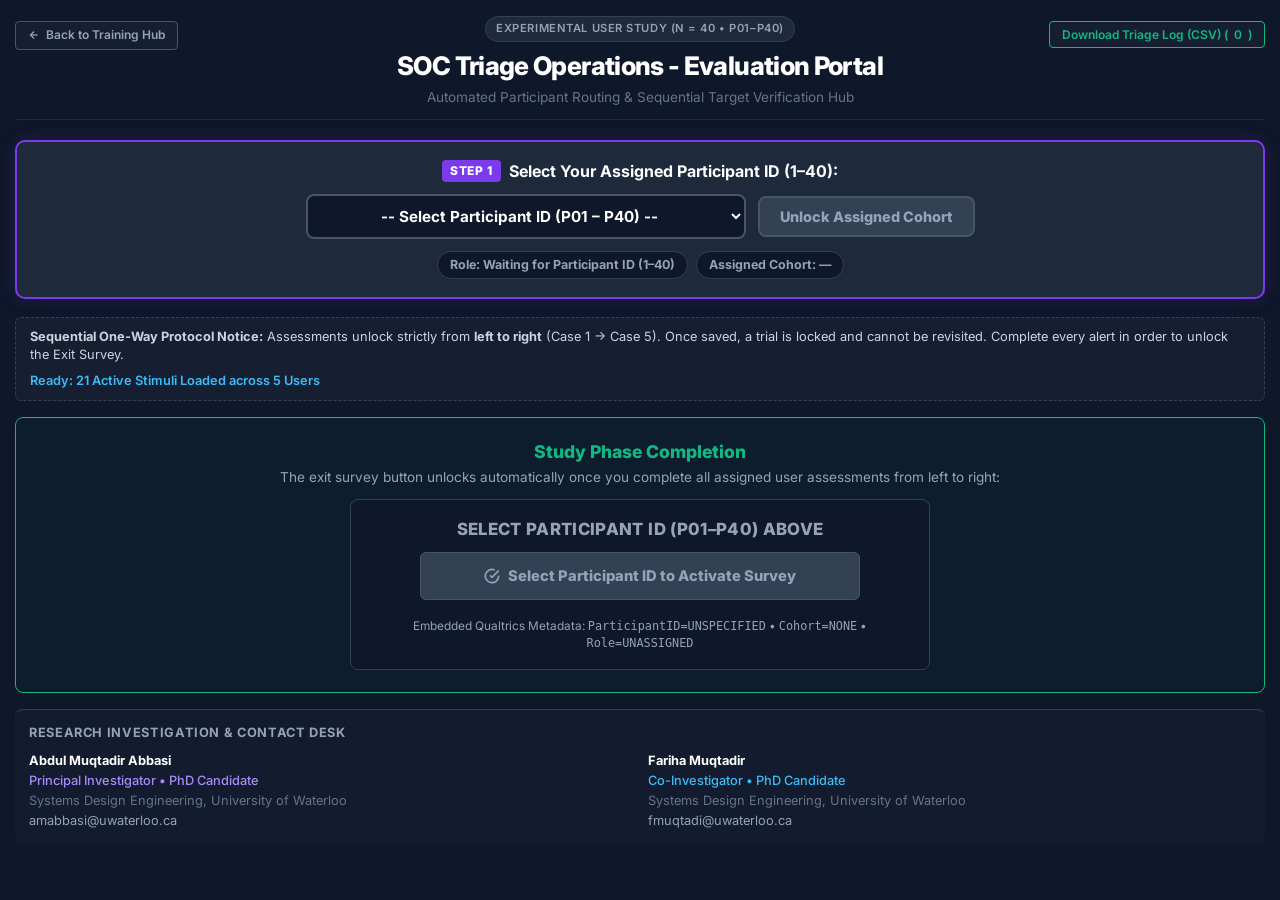
==== commit 12ae0246: "Fix path separator and CSV line endings in index.html" ====
--- a/index.html
+++ b/index.html
@@ -1344,7 +1344,7 @@
     };
 
     function basename(pathStr) {
-      return String(pathStr || '').split(/[\/]/).pop();
+      return String(pathStr || '').split(/[\\/]/).pop();
     }
 
     function markFirstInteraction() {
@@ -2046,8 +2046,7 @@
       const csv = [
         headers.join(','),
         ...rows.map(r => headers.map(h => `"${String(r[h] ?? '').replace(/"/g, '""')}"`).join(','))
-      ].join('
-');
+      ].join('\n');
       const blob = new Blob([csv], { type: 'text/csv;charset=utf-8;' });
       const url = URL.createObjectURL(blob);
       const a = document.createElement('a');
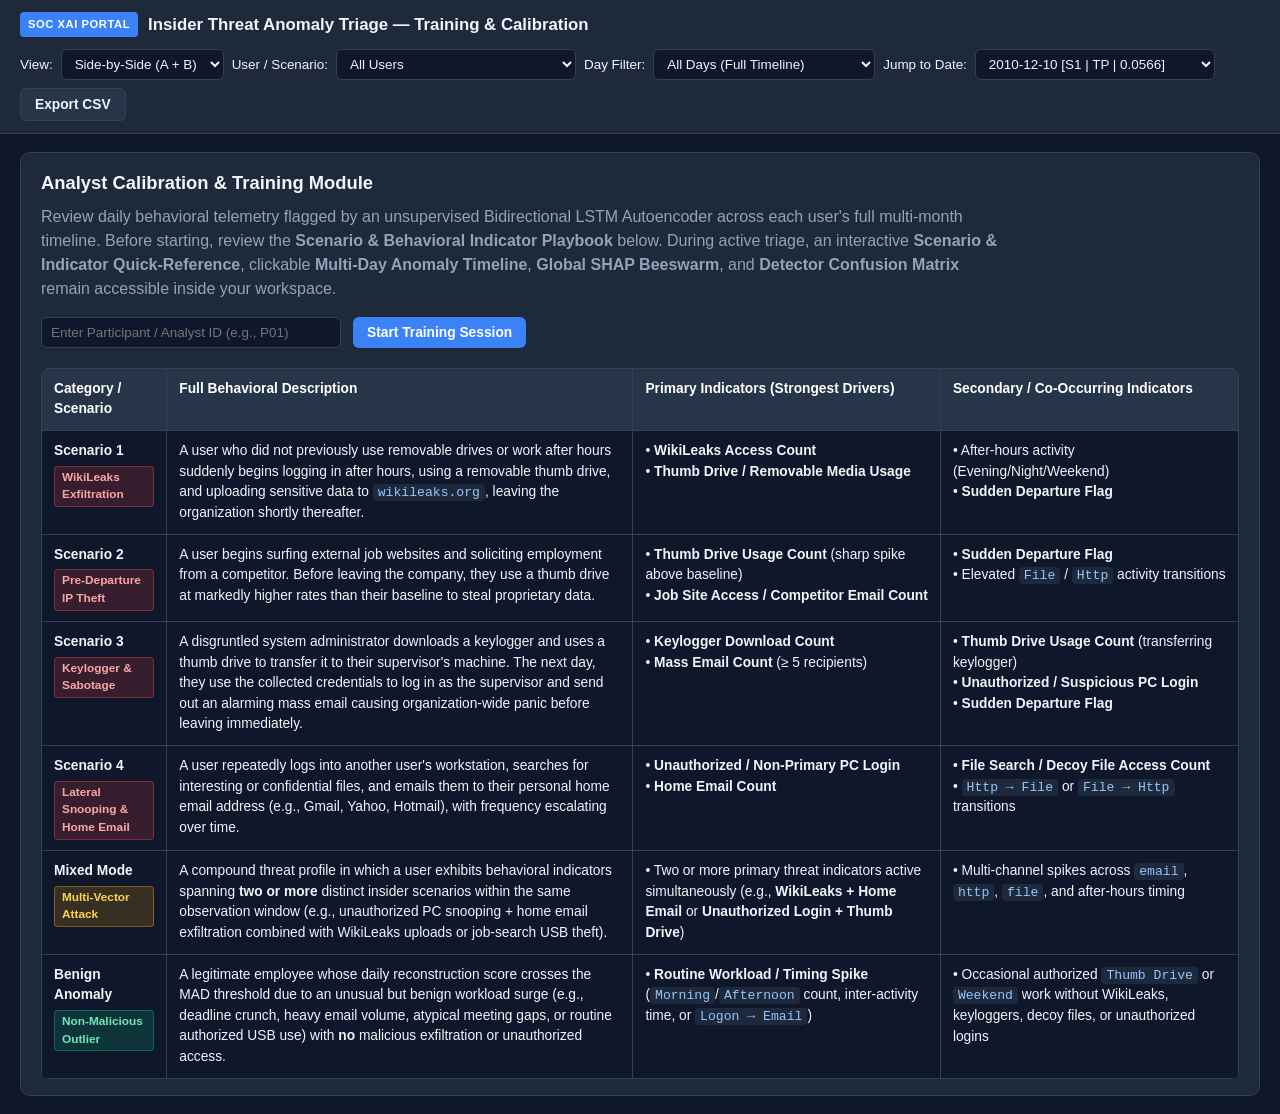
==== commit 040d6dd0: "Update print statement from 'Hello' to 'Goodbye'" ====
--- a/index.html
+++ b/index.html
@@ -1,2148 +1,482 @@
 <!DOCTYPE html>
 <html lang="en">
 <head>
-  <meta charset="UTF-8">
-  <meta name="viewport" content="width=device-width, initial-scale=1.0">
-  <title>SOC Triage Operations - Evaluation Portal</title>
-  <link rel="preconnect" href="https://fonts.googleapis.com">
-  <link href="https://fonts.googleapis.com/css2?family=Inter:wght@400;500;600;700;800&display=swap" rel="stylesheet">
-  <style>
-    * { box-sizing: border-box; margin: 0; padding: 0; }
-    body {
-      font-family: 'Inter', sans-serif;
-      background: #0f172a;
-      color: #cbd5e1;
-      line-height: 1.4;
-      padding: 15px;
-    }
-    .wrapper {
-      max-width: 1600px;
-      margin: 0 auto;
-    }
-    header {
-      position: relative;
-      text-align: center;
-      margin-bottom: 20px;
-      border-bottom: 1px solid #1e293b;
-      padding-bottom: 12px;
-    }
-    .badge {
-      display: inline-block;
-      background: #1e293b;
-      border: 1px solid #334155;
-      color: #94a3b8;
-      padding: 4px 10px;
-      border-radius: 20px;
-      font-size: 0.7rem;
-      font-weight: 600;
-      letter-spacing: 0.05em;
-      text-transform: uppercase;
-      margin-bottom: 6px;
-    }
-    h1 {
-      font-size: 1.6rem;
-      color: #ffffff;
-      font-weight: 800;
-      letter-spacing: -0.025em;
-      margin-bottom: 4px;
-    }
-    .subtitle {
-      color: #64748b;
-      font-size: 0.85rem;
-    }
-
-    .nav-container {
-      margin-top: 8px;
-      display: flex;
-      justify-content: center;
-      gap: 8px;
-    }
-    .btn-nav-back {
-      display: inline-flex;
-      align-items: center;
-      gap: 6px;
-      background: rgba(148, 163, 184, 0.05);
-      border: 1px solid #475569;
-      color: #94a3b8;
-      padding: 5px 12px;
-      border-radius: 4px;
-      font-size: 0.75rem;
-      font-weight: 600;
-      text-decoration: none;
-      cursor: pointer;
-      transition: all 0.15s ease-in-out;
-      font-family: inherit;
-    }
-    .btn-nav-back:hover {
-      border-color: #cbd5e1;
-      color: #ffffff;
-      background: rgba(255, 255, 255, 0.05);
-    }
-    @media (min-width: 768px) {
-      .nav-container {
-        position: absolute;
-        left: 0;
-        top: 6px;
-        margin-top: 0;
-      }
-      .export-container {
-        position: absolute;
-        right: 0;
-        top: 6px;
-      }
-    }
-
-    /* PROMINENT FIRST-ACTION PARTICIPANT ID (1-40) SELECTOR */
-    .selector-container {
-      background: #1e293b;
-      border: 2px solid #7c3aed;
-      padding: 18px;
-      border-radius: 10px;
-      margin-bottom: 18px;
-      display: flex;
-      flex-direction: column;
-      align-items: center;
-      justify-content: center;
-      gap: 12px;
-      box-shadow: 0 0 20px rgba(124, 58, 237, 0.15);
-      text-align: center;
-    }
-    .step-badge {
-      background: #7c3aed;
-      color: #ffffff;
-      font-size: 0.75rem;
-      font-weight: 800;
-      padding: 3px 8px;
-      border-radius: 4px;
-      letter-spacing: 0.05em;
-      text-transform: uppercase;
-    }
-    .selector-label {
-      font-size: 1rem;
-      font-weight: 700;
-      color: #ffffff;
-      display: flex;
-      align-items: center;
-      gap: 8px;
-      flex-wrap: wrap;
-      justify-content: center;
-    }
-    .selector-row {
-      display: flex;
-      flex-wrap: wrap;
-      gap: 12px;
-      justify-content: center;
-      align-items: center;
-      width: 100%;
-      max-width: 840px;
-    }
-    .cohort-select {
-      background: #0f172a;
-      border: 2px solid #475569;
-      color: #ffffff;
-      padding: 10px 16px;
-      border-radius: 8px;
-      font-family: inherit;
-      font-size: 0.95rem;
-      font-weight: 700;
-      outline: none;
-      cursor: pointer;
-      transition: all 0.20s ease-in-out;
-      text-align: center;
-      flex: 1 1 360px;
-      max-width: 440px;
-    }
-    .cohort-select:focus, .cohort-select:hover {
-      border-color: #a78bfa;
-      box-shadow: 0 0 12px rgba(167, 139, 250, 0.3);
-    }
-    .unlock-btn {
-      background: #7c3aed;
-      border: 2px solid #6d28d9;
-      color: #ffffff;
-      padding: 10px 20px;
-      border-radius: 8px;
-      font-family: inherit;
-      font-size: 0.9rem;
-      font-weight: 800;
-      cursor: pointer;
-      transition: all 0.15s;
-    }
-    .unlock-btn:hover { background: #6d28d9; }
-    .unlock-btn:disabled {
-      background: #334155;
-      border-color: #475569;
-      color: #94a3b8;
-      cursor: not-allowed;
-    }
-
-    .assignment-strip {
-      display: flex;
-      flex-wrap: wrap;
-      gap: 8px;
-      justify-content: center;
-      align-items: center;
-    }
-    .role-chip {
-      font-size: 0.78rem;
-      font-weight: 700;
-      padding: 4px 12px;
-      border-radius: 999px;
-      background: #0f172a;
-      border: 1px solid #334155;
-      color: #94a3b8;
-    }
-    .role-chip.student {
-      color: #38bdf8;
-      border-color: #0284c7;
-      background: rgba(56, 189, 248, 0.08);
-    }
-    .role-chip.analyst {
-      color: #a78bfa;
-      border-color: #7c3aed;
-      background: rgba(124, 58, 237, 0.12);
-    }
-    .role-chip.cohort-pill {
-      color: #34d399;
-      border-color: #059669;
-      background: rgba(16, 185, 129, 0.08);
-    }
-
-    .instructions-box {
-      background: rgba(30, 41, 59, 0.5);
-      border: 1px dashed #334155;
-      border-radius: 6px;
-      padding: 10px 14px;
-      margin-bottom: 16px;
-      font-size: 0.8rem;
-      display: flex;
-      justify-content: space-between;
-      align-items: center;
-      flex-wrap: wrap;
-      gap: 8px;
-    }
-
-    /* Group Container Blocks */
-    .cohort-group-block {
-      background: rgba(30, 41, 59, 0.2);
-      border: 1px solid #1e293b;
-      border-radius: 10px;
-      padding: 16px;
-      margin-bottom: 20px;
-      display: none;
-    }
-    .cohort-group-block.visible { display: block; }
-    .group-header-title {
-      font-size: 1rem;
-      color: #f1f5f9;
-      font-weight: 700;
-      margin-bottom: 12px;
-      display: flex;
-      align-items: center;
-      justify-content: space-between;
-      flex-wrap: wrap;
-      gap: 8px;
-    }
-    .cohort-meta-pill {
-      font-size: 0.72rem;
-      font-weight: 600;
-      background: #1e293b;
-      border: 1px solid #334155;
-      color: #94a3b8;
-      padding: 3px 10px;
-      border-radius: 999px;
-    }
-
-    /* 5-Column Grid */
-    .users-grid {
-      display: grid;
-      grid-template-columns: repeat(5, 1fr);
-      gap: 10px;
-    }
-    @media (max-width: 1280px) { .users-grid { grid-template-columns: repeat(3, 1fr); } }
-    @media (max-width: 768px) { .users-grid { grid-template-columns: 1fr 1fr; } }
-    @media (max-width: 480px) { .users-grid { grid-template-columns: 1fr; } }
-
-    .user-card {
-      background: #1e293b;
-      border: 1px solid #334155;
-      border-radius: 8px;
-      padding: 12px;
-      display: flex;
-      flex-direction: column;
-      justify-content: space-between;
-      border-top: 3px solid #64748b;
-      transition: opacity 0.2s ease, border-color 0.2s ease;
-    }
-    .user-card.border-a { border-top-color: #38bdf8; }
-    .user-card.border-b { border-top-color: #f43f5e; }
-    .user-card.locked-card {
-      opacity: 0.48;
-      border-color: #1e293b;
-    }
-    .user-card.completed-card {
-      border-color: #047857;
-    }
-
-    .user-title {
-      font-size: 0.92rem;
-      color: #ffffff;
-      font-weight: 700;
-      margin-bottom: 2px;
-      display: flex;
-      justify-content: space-between;
-      align-items: center;
-    }
-    .scen-badge {
-      font-size: 0.68rem;
-      padding: 2px 6px;
-      border-radius: 4px;
-      background: #0f172a;
-      color: #94a3b8;
-      border: 1px solid #334155;
-    }
-    .user-subtitle {
-      font-size: 0.74rem;
-      font-weight: 700;
-      margin-bottom: 10px;
-    }
-    .design-a { color: #38bdf8; }
-    .design-b { color: #f43f5e; }
-
-    .trial-btn-list {
-      display: flex;
-      flex-direction: column;
-      gap: 6px;
-      margin-bottom: 10px;
-    }
-    .dashboard-btn {
-      display: flex;
-      align-items: center;
-      justify-content: space-between;
-      color: #ffffff;
-      background: #2563eb;
-      border: 1px solid #1d4ed8;
-      padding: 7px 10px;
-      border-radius: 5px;
-      font-size: 0.75rem;
-      font-weight: 600;
-      cursor: pointer;
-      transition: all 0.15s ease-in-out;
-      width: 100%;
-      text-align: left;
-      font-family: inherit;
-    }
-    .dashboard-btn:hover { background: #1d4ed8; }
-    .dashboard-btn.design-b-btn {
-      background: #be123c;
-      border-color: #9f1239;
-    }
-    .dashboard-btn.design-b-btn:hover { background: #9f1239; }
-    .dashboard-btn:disabled {
-      background: #1e293b;
-      border-color: #334155;
-      color: #64748b;
-      cursor: not-allowed;
-    }
-    .dashboard-btn:disabled:hover {
-      background: #1e293b;
-    }
-    .dashboard-btn.completed,
-    .dashboard-btn.completed:disabled {
-      background: #065f46;
-      border-color: #047857;
-      color: #d1fae5;
-      opacity: 0.92;
-      cursor: default;
-    }
-    .dashboard-btn.completed:disabled:hover {
-      background: #065f46;
-    }
-    .trial-status-dot {
-      font-size: 0.68rem;
-      background: rgba(15, 23, 42, 0.55);
-      padding: 2px 6px;
-      border-radius: 4px;
-    }
-
-    /* Accordion Dropdowns */
-    .matrix-dropdown {
-      background: #0f172a;
-      border: 1px solid #1e293b;
-      border-radius: 6px;
-      overflow: hidden;
-    }
-    .matrix-toggle-btn {
-      width: 100%;
-      background: none;
-      border: none;
-      display: flex;
-      align-items: center;
-      justify-content: space-between;
-      padding: 8px;
-      color: #94a3b8;
-      font-family: inherit;
-      font-size: 0.72rem;
-      font-weight: 700;
-      text-transform: uppercase;
-      letter-spacing: 0.05em;
-      cursor: pointer;
-    }
-    .matrix-toggle-btn:hover { color: #a78bfa; }
-    .matrix-toggle-btn .left-side { display: flex; align-items: center; gap: 4px; }
-    .matrix-toggle-btn .chevron { transition: transform 0.2s ease; }
-    .matrix-content {
-      max-height: 0;
-      overflow: hidden;
-      transition: max-height 0.2s ease-out;
-      padding: 0 8px;
-    }
-    .matrix-dropdown.active .matrix-content {
-      max-height: 160px;
-      padding-bottom: 8px;
-    }
-    .matrix-dropdown.active .chevron { transform: rotate(180deg); }
-    .matrix-dropdown.active .matrix-toggle-btn {
-      border-bottom: 1px solid #1e293b;
-      color: #a78bfa;
-    }
-    .matrix-links {
-      display: flex;
-      flex-direction: column;
-      gap: 4px;
-      margin-top: 6px;
-    }
-    .matrix-link {
-      display: flex;
-      align-items: center;
-      color: #94a3b8;
-      text-decoration: none;
-      font-size: 0.72rem;
-      padding: 5px 6px;
-      background: rgba(255, 255, 255, 0.02);
-      border-radius: 4px;
-      transition: all 0.1s;
-      cursor: pointer;
-    }
-    .matrix-link:hover {
-      color: #ffffff;
-      background: rgba(124, 58, 237, 0.18);
-    }
-
-    /* SINGLE DYNAMIC EXIT SURVEY DEPLOYMENT BLOCK */
-    .survey-section {
-      border: 1px solid #10b981;
-      background: rgba(16, 185, 129, 0.04);
-      border-radius: 8px;
-      padding: 22px;
-      margin-bottom: 16px;
-      text-align: center;
-    }
-    .single-survey-card {
-      max-width: 580px;
-      margin: 12px auto 0;
-      background: rgba(15, 23, 42, 0.75);
-      border: 1px solid #334155;
-      border-radius: 8px;
-      padding: 18px;
-      display: flex;
-      flex-direction: column;
-      align-items: center;
-      gap: 10px;
-    }
-    .survey-role-title {
-      font-size: 1.05rem;
-      font-weight: 800;
-      letter-spacing: 0.02em;
-      text-transform: uppercase;
-      color: #94a3b8;
-    }
-    .survey-role-title.student-theme { color: #38bdf8; }
-    .survey-role-title.analyst-theme { color: #a78bfa; }
-
-    .survey-btn {
-      display: inline-flex;
-      align-items: center;
-      justify-content: center;
-      gap: 8px;
-      background: #10b981;
-      border: 1px solid #059669;
-      color: #ffffff;
-      text-decoration: none;
-      padding: 13px 24px;
-      border-radius: 6px;
-      font-size: 0.92rem;
-      font-weight: 800;
-      transition: all 0.15s;
-      width: 100%;
-      max-width: 440px;
-      cursor: pointer;
-    }
-    .survey-btn:hover {
-      background: #059669;
-      border-color: #047857;
-      box-shadow: 0 0 12px rgba(16, 185, 129, 0.35);
-    }
-    .survey-btn.disabled-survey {
-      background: #334155;
-      border-color: #475569;
-      color: #94a3b8;
-      cursor: not-allowed;
-      pointer-events: none;
-      box-shadow: none;
-    }
-
-    .survey-param-preview {
-      margin-top: 8px;
-      font-size: 0.74rem;
-      color: #94a3b8;
-    }
-
-    /* Footer */
-    .footer-section {
-      border-top: 1px solid #334155;
-      background: rgba(30, 41, 59, 0.3);
-      padding: 14px;
-      border-radius: 8px;
-    }
-    .team-grid {
-      display: grid;
-      grid-template-columns: 1fr 1fr;
-      gap: 16px;
-      font-size: 0.8rem;
-    }
-    .email-link { color: #94a3b8; text-decoration: none; }
-    .email-link:hover { color: #ffffff; text-decoration: underline; }
-
-    /* MODAL STYLES */
-    .image-modal {
-      display: none;
-      position: fixed;
-      z-index: 1000;
-      left: 0;
-      top: 0;
-      width: 100%;
-      height: 100%;
-      background-color: rgba(15, 23, 42, 0.92);
-      backdrop-filter: blur(4px);
-      align-items: center;
-      justify-content: center;
-      padding: 14px;
-    }
-    .modal-content-wrapper {
-      position: relative;
-      background: #1e293b;
-      padding: 14px;
-      border-radius: 8px;
-      border: 1px solid #475569;
-      display: flex;
-      flex-direction: column;
-      align-items: center;
-      max-width: 94vw;
-      max-height: 94vh;
-    }
-    .modal-img {
-      max-width: 88vw;
-      max-height: 84vh;
-      object-fit: contain;
-      border-radius: 4px;
-      background: #ffffff;
-    }
-    .modal-close {
-      align-self: flex-end;
-      color: #94a3b8;
-      font-size: 1.5rem;
-      font-weight: bold;
-      cursor: pointer;
-      line-height: 1;
-      margin-bottom: 6px;
-    }
-    .modal-close:hover { color: #ffffff; }
-
-    /* TRIAGE EVALUATION WORKSPACE MODAL */
-    .triage-modal-box {
-      background: #1e293b;
-      border: 1px solid #475569;
-      border-radius: 10px;
-      width: 100%;
-      max-width: 1540px;
-      max-height: 94vh;
-      overflow-y: auto;
-      padding: 16px;
-      display: grid;
-      grid-template-columns: 1.48fr 1fr;
-      gap: 16px;
-    }
-    @media (max-width: 1120px) {
-      .triage-modal-box { grid-template-columns: 1fr; }
-    }
-    .triage-img-pane {
-      background: #0f172a;
-      border: 1px solid #334155;
-      border-radius: 8px;
-      padding: 10px;
-      display: flex;
-      flex-direction: column;
-    }
-    .zoom-toolbar {
-      display: flex;
-      justify-content: space-between;
-      align-items: center;
-      gap: 6px;
-      margin-bottom: 8px;
-      flex-wrap: wrap;
-    }
-    .zoom-btn-group {
-      display: inline-flex;
-      gap: 4px;
-      align-items: center;
-    }
-    .zoom-btn {
-      background: #1e293b;
-      border: 1px solid #475569;
-      color: #e2e8f0;
-      padding: 4px 9px;
-      border-radius: 4px;
-      font-size: 0.74rem;
-      font-weight: 700;
-      cursor: pointer;
-      font-family: inherit;
-    }
-    .zoom-btn:hover {
-      border-color: #a78bfa;
-      color: #ffffff;
-    }
-    .triage-img-viewport {
-      width: 100%;
-      height: 70vh;
-      overflow-y: auto;
-      overflow-x: auto;
-      background: #ffffff;
-      border-radius: 4px;
-      position: relative;
-      border: 1px solid #334155;
-    }
-    .triage-img-viewport img {
-      width: 100%;
-      height: auto;
-      display: block;
-      cursor: zoom-in;
-    }
-
-    .design-guide-bar {
-      text-align: left;
-      font-size: 0.76rem;
-      padding: 7px 10px;
-      border-radius: 6px;
-      margin-bottom: 8px;
-      border-left: 3px solid #38bdf8;
-      background: rgba(56, 189, 248, 0.08);
-      color: #e2e8f0;
-      line-height: 1.4;
-    }
-    .design-guide-bar.theme-b {
-      border-left-color: #f43f5e;
-      background: rgba(244, 63, 94, 0.08);
-    }
-
-    /* Full 4-Column Scenario Description & Playbook Drawer (Hidden by Default) */
-    .playbook-mini {
-      margin-top: 8px;
-      background: #1e293b;
-      border: 1px solid #334155;
-      border-radius: 6px;
-      padding: 8px 10px;
-      font-size: 0.73rem;
-    }
-    .playbook-mini table {
-      width: 100%;
-      border-collapse: collapse;
-      margin-top: 8px;
-    }
-    .playbook-mini th, .playbook-mini td {
-      border: 1px solid #334155;
-      padding: 6px 7px;
-      text-align: left;
-      vertical-align: top;
-      line-height: 1.38;
-    }
-    .playbook-mini th {
-      background: #0f172a;
-      color: #f8fafc;
-      font-weight: 700;
-    }
-    .playbook-mini code {
-      background: #0f172a;
-      padding: 1px 4px;
-      border-radius: 3px;
-      color: #93c5fd;
-    }
-    .pb-tag {
-      display: inline-block;
-      margin-top: 3px;
-      padding: 1px 6px;
-      border-radius: 4px;
-      font-size: 0.66rem;
-      font-weight: 700;
-    }
-    .pb-tag.threat { background: rgba(244, 63, 94, 0.16); color: #fda4af; border: 1px solid rgba(244, 63, 94, 0.4); }
-    .pb-tag.mixed { background: rgba(168, 85, 247, 0.16); color: #d8b4fe; border: 1px solid rgba(168, 85, 247, 0.4); }
-    .pb-tag.benign { background: rgba(16, 185, 129, 0.16); color: #6ee7b7; border: 1px solid rgba(16, 185, 129, 0.4); }
-
-    .triage-form-pane {
-      background: #0f172a;
-      border: 1px solid #334155;
-      border-radius: 8px;
-      padding: 16px;
-      display: flex;
-      flex-direction: column;
-      justify-content: space-between;
-      max-height: 88vh;
-      overflow-y: auto;
-    }
-    .score-strip {
-      display: grid;
-      grid-template-columns: repeat(3, 1fr);
-      gap: 8px;
-      background: #1e293b;
-      padding: 9px 11px;
-      border-radius: 6px;
-      margin-bottom: 14px;
-      font-size: 0.74rem;
-      border: 1px solid #334155;
-    }
-    .score-strip span { color: #94a3b8; display: block; }
-    .score-strip strong { display: block; font-size: 0.88rem; color: #ffffff; margin-top: 2px; }
-
-    /* Distinct Question Step Cards with Clear Vertical Separation */
-    .form-section {
-      background: #131d33;
-      border: 1px solid #293548;
-      border-radius: 8px;
-      padding: 12px 14px;
-      margin-bottom: 14px;
-    }
-    .form-section label.sec-lbl {
-      display: flex;
-      align-items: center;
-      gap: 7px;
-      font-size: 0.8rem;
-      font-weight: 700;
-      color: #f8fafc;
-      margin-bottom: 8px;
-    }
-    .q-pill {
-      display: inline-block;
-      background: rgba(124, 58, 237, 0.25);
-      border: 1px solid #7c3aed;
-      color: #c4b5fd;
-      font-size: 0.68rem;
-      font-weight: 800;
-      padding: 1px 6px;
-      border-radius: 4px;
-      letter-spacing: 0.03em;
-    }
-    .q-helper {
-      font-size: 0.71rem;
-      color: #94a3b8;
-      margin-bottom: 7px;
-      line-height: 1.35;
-    }
-
-    .choice-btn-group {
-      display: flex;
-      flex-direction: column;
-      gap: 6px;
-    }
-    .choice-opt {
-      display: flex;
-      align-items: center;
-      gap: 8px;
-      background: #1e293b;
-      border: 1px solid #334155;
-      padding: 7px 10px;
-      border-radius: 6px;
-      font-size: 0.78rem;
-      cursor: pointer;
-    }
-    .choice-opt:hover { border-color: #7c3aed; }
-    .choice-opt.muted-opt { color: #94a3b8; }
-
-    .triage-select {
-      width: 100%;
-      background: #1e293b;
-      border: 1px solid #475569;
-      color: #ffffff;
-      border-radius: 6px;
-      padding: 7px 10px;
-      font-family: inherit;
-      font-size: 0.78rem;
-      outline: none;
-    }
-    .triage-select:focus { border-color: #a78bfa; }
-
-    .slider-row {
-      display: flex;
-      align-items: center;
-      gap: 10px;
-      margin-top: 4px;
-    }
-    .slider-row input[type="range"] {
-      flex: 1;
-      accent-color: #7c3aed;
-      cursor: pointer;
-    }
-    .range-hints {
-      display: flex;
-      justify-content: space-between;
-      font-size: 0.69rem;
-      color: #94a3b8;
-      margin-top: 4px;
-    }
-
-    /* Compact 1-5 Likert Bar for Explanation Helpfulness */
-    .likert-bar {
-      display: flex;
-      gap: 5px;
-      flex-wrap: wrap;
-    }
-    .likert-bar label {
-      flex: 1 1 auto;
-      text-align: center;
-      background: #1e293b;
-      border: 1px solid #334155;
-      padding: 6px 8px;
-      border-radius: 5px;
-      font-size: 0.75rem;
-      cursor: pointer;
-      transition: all 0.12s;
-    }
-    .likert-bar label:hover { border-color: #7c3aed; }
-    .likert-bar input { display: none; }
-    .likert-bar label:has(input:checked) {
-      background: #7c3aed;
-      border-color: #7c3aed;
-      color: #ffffff;
-      font-weight: 700;
-    }
-
-    .checkbox-grid {
-      display: grid;
-      grid-template-columns: 1fr 1fr;
-      gap: 6px 8px;
-      background: #1e293b;
-      border: 1px solid #334155;
-      border-radius: 6px;
-      padding: 9px 10px;
-      max-height: 165px;
-      overflow-y: auto;
-    }
-    @media (max-width: 560px) {
-      .checkbox-grid { grid-template-columns: 1fr; }
-    }
-    .checkbox-grid label {
-      display: flex;
-      align-items: flex-start;
-      gap: 6px;
-      font-size: 0.74rem;
-      color: #cbd5e1;
-      cursor: pointer;
-      line-height: 1.3;
-    }
-    .checkbox-grid input[type="checkbox"] {
-      margin-top: 2px;
-      accent-color: #7c3aed;
-    }
-
-    /* SECURE PASSKEY MODAL POPUP DESIGN */
-    .passkey-modal-content {
-      background: #1e293b;
-      border: 2px solid #7c3aed;
-      border-radius: 12px;
-      padding: 24px;
-      width: 100%;
-      max-width: 380px;
-      box-shadow: 0 20px 25px -5px rgba(0, 0, 0, 0.5);
-      text-align: center;
-      position: relative;
-    }
-    .passkey-header { font-size: 1.1rem; font-weight: 700; color: #ffffff; margin-bottom: 8px; }
-    .passkey-desc { font-size: 0.82rem; color: #94a3b8; margin-bottom: 16px; }
-    .passkey-input {
-      background: #0f172a;
-      border: 1px solid #475569;
-      color: #ffffff;
-      font-size: 1.2rem;
-      letter-spacing: 0.3em;
-      padding: 10px;
-      border-radius: 6px;
-      width: 100%;
-      text-align: center;
-      outline: none;
-      margin-bottom: 16px;
-      font-family: monospace;
-    }
-    .passkey-input.error-shake {
-      border-color: #ef4444;
-      animation: shake 0.2s ease-in-out 2;
-    }
-    .passkey-btn-stack { display: flex; gap: 10px; }
-    .passkey-btn {
-      flex: 1;
-      padding: 10px;
-      border: none;
-      border-radius: 6px;
-      font-size: 0.85rem;
-      font-weight: 700;
-      cursor: pointer;
-      font-family: inherit;
-      transition: all 0.15s;
-    }
-    .passkey-submit { background: #7c3aed; color: #ffffff; }
-    .passkey-submit:hover { background: #6d28d9; }
-    .passkey-cancel {
-      background: rgba(148, 163, 184, 0.1);
-      color: #94a3b8;
-      border: 1px solid #475569;
-    }
-    .passkey-cancel:hover { background: rgba(148, 163, 184, 0.15); color: #ffffff; }
-
-    @keyframes shake {
-      0%, 100% { transform: translateX(0); }
-      25% { transform: translateX(-6px); }
-      75% { transform: translateX(6px); }
-    }
-  </style>
+  <meta charset="UTF-8" />
+  <meta name="viewport" content="width=device-width, initial-scale=1.0" />
+  <title>SOC Analyst XAI Training & Triage Portal</title>
+  <link rel="stylesheet" href="styles.css" />
 </head>
 <body>
-
-  <div class="wrapper">
-    <header>
-      <div class="badge">Experimental User Study (N = 40 &bull; P01–P40)</div>
-      <h1>SOC Triage Operations - Evaluation Portal</h1>
-      <div class="subtitle">Automated Participant Routing &amp; Sequential Target Verification Hub</div>
-
-      <div class="nav-container">
-        <a href="index.html" class="btn-nav-back">
-          <svg width="12" height="12" viewBox="0 0 24 24" fill="none" stroke="currentColor" stroke-width="2.5"><line x1="19" y1="12" x2="5" y2="12"/><polyline points="12 19 5 12 12 5"/></svg>
-          Back to Training Hub
-        </a>
-      </div>
-
-      <div class="export-container">
-        <button type="button" id="btnExportSession" class="btn-nav-back" style="border-color:#10b981;color:#10b981;">
-          Download Triage Log (CSV) (<span id="loggedCount">0</span>)
-        </button>
-      </div>
-    </header>
-
-    <!-- STEP 1: SINGLE PARTICIPANT ID (1-40) SELECTOR -->
-    <div class="selector-container">
-      <label class="selector-label" for="participantIdSelect">
-        <span class="step-badge">Step 1</span> Select Your Assigned Participant ID (1–40):
-      </label>
-      <div class="selector-row">
-        <select id="participantIdSelect" class="cohort-select">
-          <option value="" disabled selected>-- Select Participant ID (P01 – P40) --</option>
-        </select>
-        <button type="button" id="btnUnlockAssignedCohort" class="unlock-btn" disabled>
-          Unlock Assigned Cohort
-        </button>
-      </div>
-
-      <div class="assignment-strip">
-        <span id="roleStatusChip" class="role-chip">Role: Waiting for Participant ID (1–40)</span>
-        <span id="cohortStatusChip" class="role-chip">Assigned Cohort: —</span>
-      </div>
+  <header class="topbar">
+    <div class="brand">
+      <span class="badge">SOC XAI PORTAL</span>
+      <h1>Insider Threat Anomaly Triage — Training & Calibration</h1>
     </div>
-
-    <div class="instructions-box">
-      <div><strong>Sequential One-Way Protocol Notice:</strong> Assessments unlock strictly from <strong>left to right</strong> (Case 1 &rarr; Case 5). Once saved, a trial is locked and cannot be revisited. Complete every alert in order to unlock the Exit Survey.</div>
-      <div id="manifestStatus" style="color:#38bdf8;font-weight:600;">Loading stimulus manifest...</div>
+    <div class="controls">
+      <label for="designSelect">View:</label>
+      <select id="designSelect">
+        <option value="side_by_side">Side-by-Side (A + B)</option>
+        <option value="design_A">Design A (Z-Score)</option>
+        <option value="design_B">Design B (SHAP)</option>
+      </select>
+
+      <label for="scenarioFilter">User / Scenario:</label>
+      <select id="scenarioFilter">
+        <option value="ALL">All Users</option>
+        <option value="S1">S1 (FZG0389 — WikiLeaks)</option>
+        <option value="S2">S2 (TRC1838 — IP Theft)</option>
+        <option value="S3">S3 (CWW1120 — Keylogger / Sabotage)</option>
+        <option value="S4">S4 (ASH0298 — Lateral Snooping)</option>
+        <option value="MIXED">Mixed Mode</option>
+        <option value="BENIGN">Benign Control / Anomaly</option>
+      </select>
+
+      <label for="outcomeFilter">Day Filter:</label>
+      <select id="outcomeFilter">
+        <option value="ALL">All Days (Full Timeline)</option>
+        <option value="FLAGGED">Flagged Alerts Only (TP + FP)</option>
+        <option value="THREATS">Actual Threats Only (TP + FN)</option>
+        <option value="TP">True Positives (TP)</option>
+        <option value="FP">False Positives (FP)</option>
+        <option value="FN">False Negatives (FN)</option>
+        <option value="TN">True Negatives (TN)</option>
+      </select>
+
+      <label for="dateJumpSelect">Jump to Date:</label>
+      <select id="dateJumpSelect"></select>
+
+      <button id="exportCsvBtn" class="btn secondary">Export CSV</button>
     </div>
-
-    <!-- DYNAMIC COHORT CONTAINERS -->
-    <div id="cohort-1" class="cohort-group-block"></div>
-    <div id="cohort-2" class="cohort-group-block"></div>
-    <div id="cohort-3" class="cohort-group-block"></div>
-    <div id="cohort-4" class="cohort-group-block"></div>
-
-    <!-- SINGLE DYNAMIC EXIT SURVEY BLOCK (LOCKED UNTIL ALL COHORT ASSESSMENTS ARE COMPLETED) -->
-    <div class="survey-section">
-      <h2 style="color: #10b981; font-size: 1.1rem; font-weight: 800; margin-bottom: 4px;">Study Phase Completion</h2>
-      <p style="color: #94a3b8; font-size: 0.85rem; margin-bottom: 4px;">
-        The exit survey button unlocks automatically once you complete all assigned user assessments from left to right:
+  </header>
+
+  <main class="container">
+    <!-- Participant / Session Setup Banner -->
+    <section id="introCard" class="card intro-card">
+      <h2>Analyst Calibration & Training Module</h2>
+      <p>
+        Review daily behavioral telemetry flagged by an unsupervised Bidirectional LSTM Autoencoder across each
+        user's full multi-month timeline. Before starting, review the <strong>Scenario & Behavioral Indicator Playbook</strong>
+        below. During active triage, an interactive <strong>Scenario & Indicator Quick-Reference</strong>, clickable
+        <strong>Multi-Day Anomaly Timeline</strong>, <strong>Global SHAP Beeswarm</strong>, and
+        <strong>Detector Confusion Matrix</strong> remain accessible inside your workspace.
       </p>
 
-      <div class="single-survey-card">
-        <div id="surveyRoleTitle" class="survey-role-title">Select Participant ID (P01–P40) Above</div>
-        <a id="btnDynamicSurvey"
-           href="#"
-           class="survey-btn disabled-survey"
-           target="_blank"
-           rel="noopener noreferrer">
-          <svg width="16" height="16" viewBox="0 0 24 24" fill="none" stroke="currentColor" stroke-width="2.5"><path d="M22 11.08V12a10 10 0 1 1-5.93-9.14"/><polyline points="22 4 12 14.01 9 11.01"/></svg>
-          <span id="surveyBtnLabel">Select Participant ID to Activate Survey</span>
-        </a>
-        <div id="surveyParamPreview" class="survey-param-preview">
-          Embedded Qualtrics Metadata: <code>ParticipantID=UNSPECIFIED</code> &bull; <code>Cohort=NONE</code> &bull; <code>Role=UNASSIGNED</code>
-        </div>
-      </div>
-    </div>
-
-    <!-- SYSTEM FOOTER -->
-    <div class="footer-section">
-      <h2 style="font-size: 0.8rem; color: #94a3b8; text-transform: uppercase; letter-spacing: 0.05em; margin-bottom: 10px;">
-        Research Investigation &amp; Contact Desk
-      </h2>
-      <div class="team-grid">
+      <div class="participant-row" style="margin-bottom: 20px;">
+        <input type="text" id="participantId" placeholder="Enter Participant / Analyst ID (e.g., P01)" />
+        <button id="startBtn" class="btn primary">Start Training Session</button>
+      </div>
+
+      <!-- Full Scenario & Indicator Table Visible on Intro Screen -->
+      <div class="table-scroll">
+        <table class="guide-table">
+          <thead>
+            <tr>
+              <th>Category / Scenario</th>
+              <th>Full Behavioral Description</th>
+              <th>Primary Indicators (Strongest Drivers)</th>
+              <th>Secondary / Co-Occurring Indicators</th>
+            </tr>
+          </thead>
+          <tbody>
+            <tr>
+              <td><strong>Scenario 1</strong><br/><span class="tag threat">WikiLeaks Exfiltration</span></td>
+              <td>
+                A user who did not previously use removable drives or work after hours suddenly begins logging in
+                after hours, using a removable thumb drive, and uploading sensitive data to <code>wikileaks.org</code>,
+                leaving the organization shortly thereafter.
+              </td>
+              <td>
+                &bull; <strong>WikiLeaks Access Count</strong><br/>
+                &bull; <strong>Thumb Drive / Removable Media Usage</strong>
+              </td>
+              <td>
+                &bull; After-hours activity (Evening/Night/Weekend)<br/>
+                &bull; <strong>Sudden Departure Flag</strong>
+              </td>
+            </tr>
+            <tr>
+              <td><strong>Scenario 2</strong><br/><span class="tag threat">Pre-Departure IP Theft</span></td>
+              <td>
+                A user begins surfing external job websites and soliciting employment from a competitor. Before
+                leaving the company, they use a thumb drive at markedly higher rates than their baseline to steal
+                proprietary data.
+              </td>
+              <td>
+                &bull; <strong>Thumb Drive Usage Count</strong> (sharp spike above baseline)<br/>
+                &bull; <strong>Job Site Access / Competitor Email Count</strong>
+              </td>
+              <td>
+                &bull; <strong>Sudden Departure Flag</strong><br/>
+                &bull; Elevated <code>File</code> / <code>Http</code> activity transitions
+              </td>
+            </tr>
+            <tr>
+              <td><strong>Scenario 3</strong><br/><span class="tag threat">Keylogger &amp; Sabotage</span></td>
+              <td>
+                A disgruntled system administrator downloads a keylogger and uses a thumb drive to transfer it to
+                their supervisor's machine. The next day, they use the collected credentials to log in as the
+                supervisor and send out an alarming mass email causing organization-wide panic before leaving immediately.
+              </td>
+              <td>
+                &bull; <strong>Keylogger Download Count</strong><br/>
+                &bull; <strong>Mass Email Count</strong> (&ge; 5 recipients)
+              </td>
+              <td>
+                &bull; <strong>Thumb Drive Usage Count</strong> (transferring keylogger)<br/>
+                &bull; <strong>Unauthorized / Suspicious PC Login</strong><br/>
+                &bull; <strong>Sudden Departure Flag</strong>
+              </td>
+            </tr>
+            <tr>
+              <td><strong>Scenario 4</strong><br/><span class="tag threat">Lateral Snooping &amp; Home Email</span></td>
+              <td>
+                A user repeatedly logs into another user's workstation, searches for interesting or confidential
+                files, and emails them to their personal home email address (e.g., Gmail, Yahoo, Hotmail), with
+                frequency escalating over time.
+              </td>
+              <td>
+                &bull; <strong>Unauthorized / Non-Primary PC Login</strong><br/>
+                &bull; <strong>Home Email Count</strong>
+              </td>
+              <td>
+                &bull; <strong>File Search / Decoy File Access Count</strong><br/>
+                &bull; <code>Http &rarr; File</code> or <code>File &rarr; Http</code> transitions
+              </td>
+            </tr>
+            <tr>
+              <td><strong>Mixed Mode</strong><br/><span class="tag mixed">Multi-Vector Attack</span></td>
+              <td>
+                A compound threat profile in which a user exhibits behavioral indicators spanning <strong>two or more</strong>
+                distinct insider scenarios within the same observation window (e.g., unauthorized PC snooping +
+                home email exfiltration combined with WikiLeaks uploads or job-search USB theft).
+              </td>
+              <td>
+                &bull; Two or more primary threat indicators active simultaneously (e.g., <strong>WikiLeaks + Home Email</strong> or <strong>Unauthorized Login + Thumb Drive</strong>)
+              </td>
+              <td>
+                &bull; Multi-channel spikes across <code>email</code>, <code>http</code>, <code>file</code>, and after-hours timing
+              </td>
+            </tr>
+            <tr>
+              <td><strong>Benign Anomaly</strong><br/><span class="tag benign">Non-Malicious Outlier</span></td>
+              <td>
+                A legitimate employee whose daily reconstruction score crosses the MAD threshold due to an unusual
+                but benign workload surge (e.g., deadline crunch, heavy email volume, atypical meeting gaps, or
+                routine authorized USB use) with <strong>no</strong> malicious exfiltration or unauthorized access.
+              </td>
+              <td>
+                &bull; <strong>Routine Workload / Timing Spike</strong> (<code>Morning</code>/<code>Afternoon</code> count, inter-activity time, or <code>Logon &rarr; Email</code>)
+              </td>
+              <td>
+                &bull; Occasional authorized <code>Thumb Drive</code> or <code>Weekend</code> work without WikiLeaks, keyloggers, decoy files, or unauthorized logins
+              </td>
+            </tr>
+          </tbody>
+        </table>
+      </div>
+    </section>
+
+    <!-- Active Triage Workspace -->
+    <section id="workspace" class="hidden">
+      <!-- Interactive Multi-Day Anomaly Timeline -->
+      <div class="card timeline-card">
+        <div class="plot-header">
+          <h3 id="timelineTitle">User Multi-Day Anomaly Score Timeline (Click Any Dot to Inspect Day)</h3>
+          <span class="muted">
+            <span style="color:#ef4444;">&#9679; Threat (TP/FN)</span> &nbsp;|&nbsp;
+            <span style="color:#f59e0b;">&#9679; False Alarm (FP)</span> &nbsp;|&nbsp;
+            <span style="color:#3b82f6;">&#9679; Benign (TN)</span> &nbsp;|&nbsp;
+            <span style="color:#10b981;">--- MAD Threshold</span>
+          </span>
+        </div>
+        <div id="timelineContainer" class="timeline-scroll"></div>
+      </div>
+
+      <div class="status-bar card">
+        <div><strong>Filtered Position:</strong> <span id="progressText">1 / 1</span></div>
+        <div><strong>Trial ID:</strong> <span id="trialIdText">—</span></div>
+        <div><strong>User / Case:</strong> <span id="userText">—</span></div>
+        <div><strong>Date:</strong> <span id="dateText">—</span></div>
         <div>
-          <p style="color: #ffffff; font-weight: 700; margin-bottom: 2px;">Abdul Muqtadir Abbasi</p>
-          <p style="color: #a78bfa; font-weight: 500; margin-bottom: 2px;">Principal Investigator &bull; PhD Candidate</p>
-          <p style="color: #64748b; margin-bottom: 2px;">Systems Design Engineering, University of Waterloo</p>
-          <a href="mailto:amabbasi@uwaterloo.ca" class="email-link">amabbasi@uwaterloo.ca</a>
-        </div>
+          <strong>Reconstruction Score:</strong> <span id="scoreText">—</span>
+          <span class="muted">(MAD Cutoff: <span id="threshText">—</span>)</span>
+        </div>
+        <div><strong>Session Accuracy:</strong> <span id="accuracyText">N/A</span></div>
+      </div>
+
+      <!-- User-Level Diagnostics Toolbar: Global Beeswarm + Confusion Matrix (Both Hidden by Default) -->
+      <div id="userDiagnosticsBar" class="card beeswarm-bar">
         <div>
-          <p style="color: #ffffff; font-weight: 700; margin-bottom: 2px;">Fariha Muqtadir</p>
-          <p style="color: #38bdf8; font-weight: 500; margin-bottom: 2px;">Co-Investigator &bull; PhD Candidate</p>
-          <p style="color: #64748b; margin-bottom: 2px;">Systems Design Engineering, University of Waterloo</p>
-          <a href="mailto:fmuqtadi@uwaterloo.ca" class="email-link">fmuqtadi@uwaterloo.ca</a>
-        </div>
-      </div>
-    </div>
-  </div>
-
-  <!-- MODEL MATRIX / FULL-SCREEN LIGHTBOX MODAL -->
-  <div id="matrixModal" class="image-modal">
-    <div class="modal-content-wrapper">
-      <span class="modal-close" id="modalClose">&times;</span>
-      <img class="modal-img" id="modalTargetImg" src="" alt="Explanation Plot View">
-    </div>
-  </div>
-
-  <!-- ALERT TRIAGE EVALUATION MODAL -->
-  <div id="triageModal" class="image-modal">
-    <div class="triage-modal-box">
-      <!-- Left Pane: Full-Width Scrollable Explanation Image (70vh) + Zoom + Hidden-by-Default Playbook -->
-      <div class="triage-img-pane">
-        <div class="zoom-toolbar">
-          <div style="display:flex;align-items:center;gap:8px;flex-wrap:wrap;">
-            <span id="triageModalTitle" style="color:#ffffff;font-weight:700;font-size:0.88rem;">Alert Review</span>
-            <span id="triageDesignBadge" class="badge" style="margin:0;">Design A</span>
-          </div>
-          <div class="zoom-btn-group">
-            <button type="button" class="zoom-btn" id="btnZoomOut" title="Zoom Out">&minus;</button>
-            <button type="button" class="zoom-btn" id="btnZoomReset" title="Reset Width"><span id="zoomLevelLabel">100%</span></button>
-            <button type="button" class="zoom-btn" id="btnZoomIn" title="Zoom In">+</button>
-            <button type="button" class="zoom-btn" id="btnFullLightbox" style="border-color:#38bdf8;color:#38bdf8;">Full-Screen</button>
-          </div>
-        </div>
-
-        <div id="designGuideBar" class="design-guide-bar"></div>
-
-        <div class="triage-img-viewport" id="triageImgViewport">
-          <img id="triageTargetImg" src="" alt="Behavioral Explanation Plot" title="Scroll down to inspect all 33 features; click to toggle 100% / 145% zoom">
-        </div>
-
-        <!-- Full 4-Column Scenario Description & Behavioral Indicator Playbook (Hidden by Default) -->
-        <div class="playbook-mini">
-          <div style="display:flex;justify-content:space-between;align-items:center;">
-            <strong style="color:#f1f5f9;">Scenario Descriptions &amp; Behavioral Indicator Playbook</strong>
-            <button type="button" class="zoom-btn" id="btnToggleRefTable">Show Playbook</button>
-          </div>
-          <div id="refTableContainer" style="display:none;overflow-x:auto;max-height:230px;overflow-y:auto;">
-            <table>
+          <strong>User-Level Model Diagnostics:</strong>
+          <span id="userMetricsBadge" class="muted">Inspect user-wide SHAP feature distributions and detector confusion matrix.</span>
+        </div>
+        <div class="action-row">
+          <button id="toggleBeeswarmBtn" class="btn secondary">Show Global Beeswarm</button>
+          <button id="toggleCmBtn" class="btn secondary">Show Confusion Matrix</button>
+        </div>
+      </div>
+
+      <!-- Collapsible User-Level Diagnostics Grid (Hidden by Default) -->
+      <div id="diagnosticsPanel" class="visual-grid two-col hidden">
+        <div id="beeswarmCard" class="card plot-card hidden">
+          <div class="plot-header">
+            <h3 id="beeswarmTitle">Global SHAP Beeswarm — User Behavioral Distribution</h3>
+            <button class="btn small" onclick="openZoom('imgBeeswarm')">Zoom</button>
+          </div>
+          <div class="muted" style="margin-bottom: 8px; font-size: 0.82rem;">
+            Summarizes feature impact across all test days (<em>N</em>) for this user: red points = high feature values; blue points = low feature values.
+          </div>
+          <div class="img-wrapper">
+            <img id="imgBeeswarm" src="" alt="Global SHAP Beeswarm Plot" />
+          </div>
+        </div>
+
+        <div id="cmCard" class="card plot-card hidden">
+          <div class="plot-header">
+            <h3 id="cmTitle">Detector Confusion Matrix — User Evaluation</h3>
+            <button class="btn small" onclick="openZoom('imgCm')">Zoom</button>
+          </div>
+          <div id="cmMetricsText" class="muted" style="margin-bottom: 8px; font-size: 0.82rem;">
+            Evaluates the unsupervised BiLSTM-AE MAD threshold across all test days for this user.
+          </div>
+          <div class="img-wrapper cm-wrapper">
+            <img id="imgCm" src="" alt="Confusion Matrix Heatmap" />
+          </div>
+        </div>
+      </div>
+
+      <!-- Daily Stimulus Visualizations -->
+      <div id="visualGrid" class="visual-grid two-col">
+        <div id="panelA" class="card plot-card">
+          <div class="plot-header">
+            <h3>Design A — Standardized Baseline Deviation (Z-Score)</h3>
+            <button class="btn small" onclick="openZoom('imgA')">Zoom</button>
+          </div>
+          <div class="muted" style="margin-bottom: 10px; font-size: 0.83rem; line-height: 1.45; background: var(--bg); padding: 8px 12px; border-radius: 6px; border: 1px solid var(--border);">
+            <strong>How to Read Z-Score Bars:</strong><br/>
+            &bull; <span class="dark-red-pill"><strong>Dark Red (&ge; +2.0&sigma;) &mdash; High Deviation:</strong></span> Major jump above the user's 96-day baseline.<br/>
+            &bull; <span style="color:#fdba74;"><strong>Orange (0 to +2.0&sigma;) &mdash; Check <code>base</code> Value:</strong></span>
+              <strong>Anomalous if <code>base = 0.0</code></strong> (first-time rare event such as WikiLeaks, Keylogger, or Unauthorized Login equals <code>+1.0&sigma;</code>);
+              <strong>Mild deviation if <code>base &gt; 0</code></strong> (normal day-to-day variance).<br/>
+            &bull; <span style="color:#93c5fd;"><strong>Blue (&le; 0.0&sigma;) &mdash; Normal:</strong></span> At or below the user's typical daily average.
+          </div>
+          <div class="img-wrapper">
+            <img id="imgA" src="" alt="Design A Z-Score Plot" />
+          </div>
+        </div>
+
+        <div id="panelB" class="card plot-card">
+          <div class="plot-header">
+            <h3>Design B — SHAP Feature Attribution Waterfall</h3>
+            <button class="btn small" onclick="openZoom('imgB')">Zoom</button>
+          </div>
+          <div class="muted" style="margin-bottom: 10px; font-size: 0.83rem; line-height: 1.45; background: var(--bg); padding: 8px 12px; border-radius: 6px; border: 1px solid var(--border);">
+            <strong>SHAP Conservation Rule &mdash; <code>f(x) = E[f(X)] + &Sigma; &phi;<sub>j</sub></code>:</strong><br/>
+            Start at expected baseline <code>E[f(X)]</code> (bottom) and sum all feature arrows to reach final surrogate threat probability <code>f(x)</code> (top).<br/>
+            <span style="color:#fca5a5;"><strong>Red (+&phi;)</strong></span> pushes toward <em>Threat</em>;
+            <span style="color:#93c5fd;"><strong>Blue (&minus;&phi;)</strong></span> pushes toward <em>Benign</em> (<code>f(x) &ge; 0.50</code> = flagged anomaly).
+          </div>
+          <div class="img-wrapper">
+            <img id="imgB" src="" alt="Design B SHAP Plot" />
+          </div>
+        </div>
+      </div>
+
+      <!-- In-Workspace Interactive Scenario & Behavioral Indicator Reference (Hidden by Default) -->
+      <section class="card inline-playbook">
+        <div class="playbook-header" style="margin-bottom: 0;">
+          <div>
+            <h3>In-Triage Scenario &amp; Behavioral Indicator Reference</h3>
+            <span class="muted">Collapsed by default &mdash; click to inspect full scenario descriptions, primary drivers, and secondary indicators.</span>
+          </div>
+          <div class="action-row">
+            <button id="toggleInlinePlaybookBtn" class="btn secondary">Show Scenario Reference</button>
+            <button id="toggleFullMatrixBtn" class="btn small hidden">View All 6 Side-by-Side</button>
+          </div>
+        </div>
+
+        <div id="inlinePlaybookBody" class="hidden" style="margin-top: 12px;">
+          <div class="tab-bar" role="tablist">
+            <button class="tab-btn active" data-tab="S1">Scenario 1: WikiLeaks</button>
+            <button class="tab-btn" data-tab="S2">Scenario 2: IP Theft</button>
+            <button class="tab-btn" data-tab="S3">Scenario 3: Keylogger / Sabotage</button>
+            <button class="tab-btn" data-tab="S4">Scenario 4: Lateral &amp; Home Email</button>
+            <button class="tab-btn" data-tab="MIXED">Mixed Mode</button>
+            <button class="tab-btn" data-tab="BENIGN">Benign Anomaly</button>
+          </div>
+
+          <div id="tabDetailBox" class="tab-detail-box"></div>
+
+          <div id="fullMatrixBox" class="table-scroll hidden" style="margin-top: 12px;">
+            <table class="guide-table">
               <thead>
                 <tr>
-                  <th style="min-width:140px;">Category / Scenario</th>
-                  <th style="min-width:260px;">Full Behavioral Description</th>
-                  <th style="min-width:170px;">Primary Indicators (Strongest Drivers)</th>
-                  <th style="min-width:170px;">Secondary / Co-Occurring Indicators</th>
+                  <th>Category / Scenario</th>
+                  <th>Full Behavioral Description</th>
+                  <th>Primary Indicators</th>
+                  <th>Secondary Indicators</th>
                 </tr>
               </thead>
-              <tbody>
-                <tr>
-                  <td><strong>Scenario 1</strong><br><span class="pb-tag threat">WikiLeaks Exfiltration</span></td>
-                  <td>A user who did not previously use removable drives or work after hours suddenly begins logging in after hours, using a removable thumb drive, and uploading sensitive data to <code>wikileaks.org</code>, leaving the organization shortly thereafter.</td>
-                  <td>&bull; <strong>WikiLeaks Access Count</strong><br>&bull; <strong>Thumb Drive / Removable Media Usage</strong></td>
-                  <td>&bull; After-hours activity (Evening/Night/Weekend)<br>&bull; <strong>Sudden Departure Flag</strong></td>
-                </tr>
-                <tr>
-                  <td><strong>Scenario 2</strong><br><span class="pb-tag threat">Pre-Departure IP Theft</span></td>
-                  <td>A user begins surfing external job websites and soliciting employment from a competitor. Before leaving the company, they use a thumb drive at markedly higher rates than their baseline to steal proprietary data.</td>
-                  <td>&bull; <strong>Thumb Drive Usage Count</strong> (sharp spike above baseline)<br>&bull; <strong>Job Site Access / Competitor Email Count</strong></td>
-                  <td>&bull; <strong>Sudden Departure Flag</strong><br>&bull; Elevated <code>File</code> / <code>Http</code> activity transitions</td>
-                </tr>
-                <tr>
-                  <td><strong>Scenario 3</strong><br><span class="pb-tag threat">Keylogger &amp; Sabotage</span></td>
-                  <td>A disgruntled system administrator downloads a keylogger and uses a thumb drive to transfer it to their supervisor's machine. The next day, they use the collected credentials to log in as the supervisor and send out an alarming mass email causing organization-wide panic before leaving immediately.</td>
-                  <td>&bull; <strong>Keylogger Download Count</strong><br>&bull; <strong>Mass Email Count</strong> (&ge; 5 recipients)</td>
-                  <td>&bull; <strong>Thumb Drive Usage Count</strong> (transferring keylogger)<br>&bull; <strong>Unauthorized / Suspicious PC Login</strong><br>&bull; <strong>Sudden Departure Flag</strong></td>
-                </tr>
-                <tr>
-                  <td><strong>Scenario 4</strong><br><span class="pb-tag threat">Lateral Snooping &amp; Home Email</span></td>
-                  <td>A user repeatedly logs into another user's workstation, searches for interesting or confidential files, and emails them to their personal home email address (e.g., Gmail, Yahoo, Hotmail), with frequency escalating over time.</td>
-                  <td>&bull; <strong>Unauthorized / Non-Primary PC Login</strong><br>&bull; <strong>Home Email Count</strong></td>
-                  <td>&bull; <strong>File Search / Decoy File Access Count</strong><br>&bull; <code>Http &rarr; File</code> or <code>File &rarr; Http</code> transitions</td>
-                </tr>
-                <tr>
-                  <td><strong>Mixed Mode</strong><br><span class="pb-tag mixed">Multi-Vector Attack</span></td>
-                  <td>A compound threat profile in which a user exhibits behavioral indicators spanning <strong>two or more</strong> distinct insider scenarios within the same observation window (e.g., unauthorized PC snooping + home email exfiltration combined with WikiLeaks uploads or job-search USB theft).</td>
-                  <td>&bull; Two or more primary threat indicators active simultaneously (e.g., <strong>WikiLeaks + Home Email</strong> or <strong>Unauthorized Login + Thumb Drive</strong>)</td>
-                  <td>&bull; Multi-channel spikes across <code>email</code>, <code>http</code>, <code>file</code>, and after-hours timing</td>
-                </tr>
-                <tr>
-                  <td><strong>Benign Anomaly</strong><br><span class="pb-tag benign">Non-Malicious Outlier</span></td>
-                  <td>A legitimate employee whose daily reconstruction score crosses the MAD threshold due to an unusual but benign workload surge (e.g., deadline crunch, heavy email volume, atypical meeting gaps, or routine authorized USB use) with <strong>no</strong> malicious exfiltration or unauthorized access.</td>
-                  <td>&bull; <strong>Routine Workload / Timing Spike</strong> (<code>Morning</code>/<code>Afternoon</code> count, inter-activity time, or <code>Logon &rarr; Email</code>)</td>
-                  <td>&bull; Occasional authorized <code>Thumb Drive</code> or <code>Weekend</code> work without WikiLeaks, keyloggers, decoy files, or unauthorized logins</td>
-                </tr>
-              </tbody>
+              <tbody id="fullMatrixBody"></tbody>
             </table>
           </div>
         </div>
-      </div>
-
-      <!-- Right Pane: Distinct Step Cards for Q1–Q6 with Clear Visual Gaps -->
-      <div class="triage-form-pane">
-        <div>
-          <div style="display:flex;justify-content:space-between;align-items:center;margin-bottom:10px;">
-            <strong style="color:#ffffff;font-size:0.95rem;">Analyst Triage Decision &amp; Behavioral Attribution</strong>
-            <span class="modal-close" id="triageClose" style="margin:0;">&times;</span>
-          </div>
-
-          <!-- Condition-specific metrics strip (Z-score vs. SHAP f(x) & E[f(x)]) -->
-          <div class="score-strip" id="scoreStripContainer"></div>
-
-          <!-- Q1: Triage Verdict -->
-          <div class="form-section">
-            <label class="sec-lbl"><span class="q-pill">Q1</span> Triage Classification Decision:</label>
-            <div class="choice-btn-group">
-              <label class="choice-opt">
-                <input type="radio" name="decision" value="THREAT">
-                <span>Escalate as Insider Threat / Malicious Anomaly</span>
-              </label>
-              <label class="choice-opt">
-                <input type="radio" name="decision" value="BENIGN">
-                <span>Dismiss as Benign (Normal or Benign Anomaly)</span>
-              </label>
-              <label class="choice-opt muted-opt">
-                <input type="radio" name="decision" value="PREFER_NOT_TO_ANSWER">
-                <span>Prefer not to answer</span>
+      </section>
+
+      <!-- Analyst Triage Response Panel (Structured 2x3 Grid: Q1–Q6) -->
+      <section class="card decision-card">
+        <div class="plot-header">
+          <h3>Analyst Triage Assessment &amp; Explanation Evaluation</h3>
+          <span class="muted">Complete Q1&ndash;Q6 for each reviewed day before checking ground truth.</span>
+        </div>
+
+        <div class="decision-grid-6">
+          <!-- Q1: Triage Classification Decision -->
+          <div class="q-card">
+            <label class="q-title"><span class="q-num">Q1</span> Triage Classification Decision</label>
+            <div class="radio-row">
+              <label class="radio-pill">
+                <input type="radio" name="decision" value="THREAT" />
+                Escalate as Insider Threat / Malicious Anomaly
+              </label>
+              <label class="radio-pill">
+                <input type="radio" name="decision" value="BENIGN" />
+                Dismiss as Benign (Normal or Benign Anomaly)
+              </label>
+              <label class="radio-pill muted-pill">
+                <input type="radio" name="decision" value="PREFER_NOT_TO_ANSWER" />
+                Prefer not to answer
               </label>
             </div>
           </div>
 
-          <!-- Q2: Primary Behavioral Indicator -->
-          <div class="form-section">
-            <label class="sec-lbl" for="primaryCue"><span class="q-pill">Q2</span> Primary Behavioral Indicator (Strongest Driver):</label>
-            <div class="q-helper">Select the single strongest feature driving the alert. If Night/Evening/Weekend activity is the top bar, choose <em>After-Hours (Evening / Night) / Weekend Shift</em>.</div>
-            <select id="primaryCue" class="triage-select">
-              <option value="">-- Select primary indicator --</option>
-              <option value="wikileaks_access">WikiLeaks Access</option>
-              <option value="thumb_removable_drive">Thumb Drive / Removable Media Usage</option>
-              <option value="job_site_competitor">Job Site Surfing / Competitor Email</option>
-              <option value="keylogger_download">Keylogger / Spyware Download</option>
-              <option value="mass_email">Mass Email Burst (&ge; 5 Recipients)</option>
-              <option value="unauthorized_pc_login">Unauthorized / Non-Primary PC Logon</option>
-              <option value="file_search_decoy">Decoy / Sensitive File Search &amp; Access</option>
-              <option value="home_email">Personal / Home Email Exfiltration</option>
-              <option value="after_hours_weekend_departure">After-Hours (Evening / Night) / Weekend Shift or Sudden Departure</option>
-              <option value="workload_timing_spike">Routine Daytime Workload / Inter-Activity Timing Spike</option>
-              <option value="prefer_not_to_answer">Prefer not to answer</option>
-            </select>
-          </div>
-
-          <!-- Q3: Secondary / Co-Occurring Indicators -->
-          <div class="form-section">
-            <label class="sec-lbl"><span class="q-pill">Q3</span> Secondary / Co-Occurring Indicators:</label>
-            <div class="q-helper">Check all supporting cues present on the chart (including <em>After-Hours (Evening / Night) / Weekend Shift</em> when co-occurring with exfiltration).</div>
-            <div class="checkbox-grid" id="secondaryCueGroup">
-              <label><input type="checkbox" name="secondaryCue" value="wikileaks_access"> WikiLeaks Access</label>
-              <label><input type="checkbox" name="secondaryCue" value="thumb_removable_drive"> Thumb / Removable Drive</label>
-              <label><input type="checkbox" name="secondaryCue" value="job_site_competitor"> Job Site / Competitor Email</label>
-              <label><input type="checkbox" name="secondaryCue" value="keylogger_download"> Keylogger Download</label>
-              <label><input type="checkbox" name="secondaryCue" value="mass_email"> Mass Email (&ge; 5 recipients)</label>
-              <label><input type="checkbox" name="secondaryCue" value="unauthorized_pc_login"> Unauthorized PC Login</label>
-              <label><input type="checkbox" name="secondaryCue" value="file_search_decoy"> Decoy / Sensitive File Access</label>
-              <label><input type="checkbox" name="secondaryCue" value="home_email"> Home Email (Gmail/Yahoo/Hotmail)</label>
-              <label><input type="checkbox" name="secondaryCue" value="after_hours_weekend"> After-Hours (Evening / Night) / Weekend Shift</label>
-              <label><input type="checkbox" name="secondaryCue" value="sudden_departure"> Sudden Departure Flag</label>
-              <label><input type="checkbox" name="secondaryCue" value="workload_timing_spike"> Daytime Workload / Timing Variance</label>
-              <label><input type="checkbox" name="secondaryCue" value="prefer_not_to_answer"> Prefer not to answer</label>
-            </div>
-          </div>
-
-          <!-- Q4: Suspected Scenario / Pattern Type -->
-          <div class="form-section">
-            <label class="sec-lbl" for="scenarioHypothesis"><span class="q-pill">Q4</span> Suspected Scenario / Pattern Type:</label>
-            <select id="scenarioHypothesis" class="triage-select">
+          <!-- Q2: Suspected Scenario / Pattern Type -->
+          <div class="q-card">
+            <label class="q-title" for="scenarioHypothesis"><span class="q-num">Q2</span> Suspected Scenario / Pattern Type</label>
+            <p class="q-desc">Select the behavioral pattern that best characterizes this daily profile.</p>
+            <select id="scenarioHypothesis">
               <option value="">-- Select scenario / pattern type --</option>
               <option value="S1_wikileaks">Scenario 1: WikiLeaks Exfiltration (USB + WikiLeaks + After-Hours)</option>
               <option value="S2_ip_theft">Scenario 2: Pre-Departure IP Theft (Job Sites / Competitor + USB)</option>
               <option value="S3_keylogger_sabotage">Scenario 3: Keylogger / Mass Email Sabotage</option>
               <option value="S4_lateral_home_email">Scenario 4: Unauthorized PC Login + File Search + Home Email</option>
               <option value="MIXED_MODE">Mixed Mode: Multiple Co-Occurring Attack Scenarios</option>
-              <option value="BENIGN_ANOMALY">Benign Anomaly: High Workload / After-Hours / Timing Shift (Non-Malicious)</option>
+              <option value="BENIGN_ANOMALY">Benign Anomaly: High Workload / Timing Shift (Non-Malicious)</option>
               <option value="NORMAL_BASELINE">Normal Baseline Activity</option>
               <option value="prefer_not_to_answer">Prefer not to answer</option>
             </select>
           </div>
 
-          <!-- Q5: Overall Decision Confidence (0% - 100%) -->
-          <div class="form-section">
-            <div style="display:flex;justify-content:space-between;align-items:center;margin-bottom:4px;">
-              <label class="sec-lbl" for="confidenceRange" style="margin:0;">
-                <span class="q-pill">Q5</span> Overall Decision Confidence: <strong id="confidenceVal" style="color:#a78bfa;">50%</strong>
-              </label>
-              <label style="font-size:0.73rem;color:#94a3b8;cursor:pointer;display:flex;align-items:center;gap:4px;">
-                <input type="checkbox" id="confPreferNot" style="accent-color:#7c3aed;"> Prefer not to answer
-              </label>
-            </div>
-            <div class="slider-row">
-              <input type="range" id="confidenceRange" min="0" max="100" step="5" value="50">
-            </div>
-            <div class="range-hints">
-              <span>0% (Guess)</span>
-              <span>50%</span>
-              <span>100% (Certain)</span>
-            </div>
-          </div>
-
-          <!-- Q6: Explanation Helpfulness (1-5 Likert per case) -->
-          <div class="form-section" style="margin-bottom:10px;">
-            <label class="sec-lbl"><span class="q-pill">Q6</span> Explanation Helpfulness (1 = Not Helpful, 5 = Extremely Helpful):</label>
-            <div class="likert-bar" id="helpfulnessLikert">
-              <label><input type="radio" name="helpfulness" value="1">1</label>
-              <label><input type="radio" name="helpfulness" value="2">2</label>
-              <label><input type="radio" name="helpfulness" value="3">3</label>
-              <label><input type="radio" name="helpfulness" value="4">4</label>
-              <label><input type="radio" name="helpfulness" value="5">5</label>
-              <label><input type="radio" name="helpfulness" value="prefer_not_to_answer">Prefer not to answer</label>
-            </div>
-          </div>
-        </div>
-
-        <div>
-          <div id="triageValidationMsg" style="color:#f87171;font-size:0.77rem;margin-bottom:6px;display:none;">
-            Please complete Q1, Q2, Q4, and Q6 (or select "Prefer not to answer") before saving.
-          </div>
-          <button type="button" id="btnSaveTriage" class="passkey-btn passkey-submit" style="width:100%;">
-            Save &amp; Lock Triage Decision
-          </button>
-        </div>
-      </div>
-    </div>
-  </div>
-
-  <!-- SECURE PASSKEY MODAL COMPONENT -->
-  <div id="passkeyModal" class="image-modal">
-    <div class="passkey-modal-content">
-      <div class="passkey-header">Verification Required</div>
-      <div class="passkey-desc" id="passkeyModalDesc">Please enter the 5-digit security token key assigned to this tracking environment row.</div>
-      <input type="password" id="passkeyField" class="passkey-input" maxlength="5" placeholder="•••••">
-      <div class="passkey-btn-stack">
-        <button type="button" id="passkeyCancelBtn" class="passkey-btn passkey-cancel">Cancel</button>
-        <button type="button" id="passkeySubmitBtn" class="passkey-btn passkey-submit">Unlock Row</button>
-      </div>
-    </div>
-  </div>
-
-  <script>
-    const passkeyRegistry = {
-      'cohort-1': '12034',
-      'cohort-2': '21043',
-      'cohort-3': '34012',
-      'cohort-4': '43021'
-    };
-
-    const SURVEY_URLS = {
-      STUDENT: 'https://uwaterloo.yul1.qualtrics.com/jfe/preview/previewId/a5d74870-1412-4b41-8754-c0df9d1f70e8/SV_es8HRdyIVOMqW6q?Q_CHL=preview&Q_SurveyVersionID=current',
-      ANALYST: 'https://uwaterloo.ca1.qualtrics.com/jfe/form/SV_es8HRdyIVOMqW6q'
-    };
-
-    const ALLOWED_TESTING_DATES = {
-      'ALT1465': ['2010-08-20', '2010-08-11', '2010-08-13'],
-      'CIF1430': ['2010-08-02', '2010-08-30', '2010-07-26'],
-      'CRD0272': ['2010-07-15', '2010-07-17'],
-      'AMC1883': ['2011-02-11', '2011-01-22']
-    };
-
-    const COHORT_MATRIX = {
-      'cohort-1': {
-        title: 'Testing Cohort Group 1',
-        shortCode: 'C1',
-        orderCode: 'A_A_A_B_B',
-        composition: 'Participants P01–P10 (P01–P05 Students/Staff • P06–P10 SOC Analysts) • Order: A, A, A (Benign), B, B',
-        slots: [
-          { cert_id: 'ALT1465', scenario: 'S1', label: 'User Profile ALT1465', design: 'A' },
-          { cert_id: 'CIF1430', scenario: 'S2', label: 'User Profile CIF1430', design: 'A' },
-          { cert_id: 'AAB1302', scenario: 'BENIGN', label: 'User Profile AAB1302', design: 'A' },
-          { cert_id: 'CRD0272', scenario: 'S3', label: 'User Profile CRD0272', design: 'B' },
-          { cert_id: 'AMC1883', scenario: 'S4', label: 'User Profile AMC1883', design: 'B' },
-        ]
-      },
-      'cohort-2': {
-        title: 'Testing Cohort Group 2',
-        shortCode: 'C2',
-        orderCode: 'B_B_A_A_A',
-        composition: 'Participants P11–P20 (P11–P15 Students/Staff • P16–P20 SOC Analysts) • Order: B, B, A (Benign), A, A',
-        slots: [
-          { cert_id: 'CIF1430', scenario: 'S2', label: 'User Profile CIF1430', design: 'B' },
-          { cert_id: 'ALT1465', scenario: 'S1', label: 'User Profile ALT1465', design: 'B' },
-          { cert_id: 'AAB1302', scenario: 'BENIGN', label: 'User Profile AAB1302', design: 'A' },
-          { cert_id: 'AMC1883', scenario: 'S4', label: 'User Profile AMC1883', design: 'A' },
-          { cert_id: 'CRD0272', scenario: 'S3', label: 'User Profile CRD0272', design: 'A' },
-        ]
-      },
-      'cohort-3': {
-        title: 'Testing Cohort Group 3',
-        shortCode: 'C3',
-        orderCode: 'A_A_B_B_B',
-        composition: 'Participants P21–P30 (P21–P25 Students/Staff • P26–P30 SOC Analysts) • Order: A, A, B (Benign), B, B',
-        slots: [
-          { cert_id: 'CRD0272', scenario: 'S3', label: 'User Profile CRD0272', design: 'A' },
-          { cert_id: 'AMC1883', scenario: 'S4', label: 'User Profile AMC1883', design: 'A' },
-          { cert_id: 'AAB1302', scenario: 'BENIGN', label: 'User Profile AAB1302', design: 'B' },
-          { cert_id: 'ALT1465', scenario: 'S1', label: 'User Profile ALT1465', design: 'B' },
-          { cert_id: 'CIF1430', scenario: 'S2', label: 'User Profile CIF1430', design: 'B' },
-        ]
-      },
-      'cohort-4': {
-        title: 'Testing Cohort Group 4',
-        shortCode: 'C4',
-        orderCode: 'B_B_B_A_A',
-        composition: 'Participants P31–P40 (P31–P35 Students/Staff • P36–P40 SOC Analysts) • Order: B, B, B (Benign), A, A',
-        slots: [
-          { cert_id: 'AMC1883', scenario: 'S4', label: 'User Profile AMC1883', design: 'B' },
-          { cert_id: 'CRD0272', scenario: 'S3', label: 'User Profile CRD0272', design: 'B' },
-          { cert_id: 'AAB1302', scenario: 'BENIGN', label: 'User Profile AAB1302', design: 'B' },
-          { cert_id: 'CIF1430', scenario: 'S2', label: 'User Profile CIF1430', design: 'A' },
-          { cert_id: 'ALT1465', scenario: 'S1', label: 'User Profile ALT1465', design: 'A' },
-        ]
-      }
-    };
-
-    let manifestTrials = [];
-    let pendingCohortId = '';
-    let unlockedCohortId = '';
-    let activeTrialContext = null;
-    let currentZoomPct = 100;
-    let sessionSequenceCounter = 0;
-    const triageResponses = {};
-
-    let trialTelemetry = {
-      trial_order: 0,
-      case_load_ts: 0,
-      first_interaction_ts: null,
-      verdict_changes: 0,
-      max_scroll_depth_pct: 0,
-      chart_interaction_count: 0,
-      chart_dwell_ms: 0,
-      chart_hover_enter_ts: null,
-      playbook_opened_count: 0
-    };
-
-    function basename(pathStr) {
-      return String(pathStr || '').split(/[\\/]/).pop();
-    }
-
-    function markFirstInteraction() {
-      if (trialTelemetry.first_interaction_ts === null && trialTelemetry.case_load_ts > 0) {
-        trialTelemetry.first_interaction_ts = performance.now();
-      }
-    }
-
-    function updateScrollDepth() {
-      const vp = document.getElementById('triageImgViewport');
-      if (!vp) return;
-      const scrollable = vp.scrollHeight - vp.clientHeight;
-      let pct = 100;
-      if (scrollable > 4) {
-        pct = Math.min(100, Math.max(0, ((vp.scrollTop + vp.clientHeight) / vp.scrollHeight) * 100));
-      }
-      if (pct > trialTelemetry.max_scroll_depth_pct) {
-        trialTelemetry.max_scroll_depth_pct = Number(pct.toFixed(1));
-      }
-    }
-
-    function flushChartDwell() {
-      if (trialTelemetry.chart_hover_enter_ts !== null) {
-        trialTelemetry.chart_dwell_ms += (performance.now() - trialTelemetry.chart_hover_enter_ts);
-        trialTelemetry.chart_hover_enter_ts = null;
-      }
-    }
-
-    function resolveParticipantAssignment(globalId) {
-      const idNum = parseInt(globalId, 10);
-      if (!idNum || idNum < 1 || idNum > 40) {
-        return null;
-      }
-      const cohortIndex = Math.floor((idNum - 1) / 10) + 1;
-      const withinCohortSlot = ((idNum - 1) % 10) + 1;
-      const isStudent = withinCohortSlot <= 5;
-      const cohortId = `cohort-${cohortIndex}`;
-      const cohortCfg = COHORT_MATRIX[cohortId];
-      const paddedId = `P${String(idNum).padStart(2, '0')}`;
-      const compositeId = `${paddedId}_${cohortCfg.shortCode}_${isStudent ? 'STU' : 'SOC'}`;
-
-      return {
-        globalId: idNum,
-        paddedId,
-        compositeId,
-        withinCohortSlot,
-        cohortIndex,
-        cohortId,
-        cohortTitle: cohortCfg.title,
-        orderCode: cohortCfg.orderCode,
-        isStudent,
-        roleCode: isStudent ? 'Student_Staff' : 'SOC_Analyst',
-        roleDisplay: isStudent ? 'University Student / Staff' : 'Professional SOC Analyst'
-      };
-    }
-
-    function populateParticipantDropdown() {
-      const sel = document.getElementById('participantIdSelect');
-      for (let c = 1; c <= 4; c++) {
-        const og = document.createElement('optgroup');
-        const startId = (c - 1) * 10 + 1;
-        const endId = c * 10;
-        og.label = `Cohort ${c} (P${String(startId).padStart(2, '0')}–P${String(endId).padStart(2, '0')})`;
-        for (let i = startId; i <= endId; i++) {
-          const info = resolveParticipantAssignment(i);
-          const opt = document.createElement('option');
-          opt.value = String(i);
-          opt.textContent = `${info.paddedId} — ${info.roleDisplay} (${info.cohortTitle})`;
-          og.appendChild(opt);
-        }
-        sel.appendChild(og);
-      }
-    }
-
-    function applyZoom(pct) {
-      const img = document.getElementById('triageTargetImg');
-      const viewport = document.getElementById('triageImgViewport');
-      const label = document.getElementById('zoomLevelLabel');
-
-      currentZoomPct = Math.min(250, Math.max(70, pct));
-      img.style.width = `${currentZoomPct}%`;
-      img.style.height = 'auto';
-      img.style.cursor = currentZoomPct > 100 ? 'zoom-out' : 'zoom-in';
-      label.textContent = `${currentZoomPct}%`;
-
-      if (currentZoomPct === 100) {
-        viewport.scrollTop = 0;
-        viewport.scrollLeft = 0;
-      }
-      requestAnimationFrame(updateScrollDepth);
-    }
-
-    function syncSecondaryExclusions() {
-      const selectedPrimary = document.getElementById('primaryCue').value;
-      document.querySelectorAll('input[name="secondaryCue"]').forEach(cb => {
-        const isSame =
-          (selectedPrimary && selectedPrimary !== 'prefer_not_to_answer' && cb.value === selectedPrimary) ||
-          (selectedPrimary === 'after_hours_weekend_departure' && (cb.value === 'after_hours_weekend' || cb.value === 'sudden_departure'));
-        if (isSame) {
-          cb.checked = false;
-          cb.disabled = true;
-          cb.parentElement.style.opacity = '0.42';
-          cb.parentElement.title = 'Already selected as Primary Indicator';
-        } else {
-          cb.disabled = false;
-          cb.parentElement.style.opacity = '1';
-          cb.parentElement.title = '';
-        }
-      });
-    }
-
-    function getTrialsForUser(certId) {
-      const allowedDates = ALLOWED_TESTING_DATES[certId];
-      const matches = manifestTrials.filter(t => t.cert_id === certId);
-      if (!allowedDates) {
-        return matches;
-      }
-      return matches
-        .filter(t => allowedDates.includes(t.date))
-        .sort((a, b) => allowedDates.indexOf(a.date) - allowedDates.indexOf(b.date));
-    }
-
-    function getCohortTrialSequence(cohortId) {
-      const cfg = COHORT_MATRIX[cohortId];
-      if (!cfg) return [];
-      const seq = [];
-      cfg.slots.forEach((slot, sIdx) => {
-        const userTrials = getTrialsForUser(slot.cert_id);
-        userTrials.forEach((tr, tIdx) => {
-          const key = `${cohortId}__${slot.cert_id}__${tr.trial_id}`;
-          seq.push({
-            key,
-            cohortId,
-            sIdx,
-            tIdx,
-            slot,
-            trial: tr,
-            isDone: Boolean(triageResponses[key])
-          });
-        });
-      });
-      return seq;
-    }
-
-    function syncAssignmentAndSurvey() {
-      const rawVal = document.getElementById('participantIdSelect').value;
-      const info = resolveParticipantAssignment(rawVal);
-
-      const roleChip = document.getElementById('roleStatusChip');
-      const cohortChip = document.getElementById('cohortStatusChip');
-      const unlockBtn = document.getElementById('btnUnlockAssignedCohort');
-      const titleEl = document.getElementById('surveyRoleTitle');
-      const btnEl = document.getElementById('btnDynamicSurvey');
-      const labelEl = document.getElementById('surveyBtnLabel');
-      const previewEl = document.getElementById('surveyParamPreview');
-
-      if (!info) {
-        roleChip.className = 'role-chip';
-        roleChip.textContent = 'Role: Waiting for Participant ID (1–40)';
-        cohortChip.className = 'role-chip';
-        cohortChip.textContent = 'Assigned Cohort: —';
-        unlockBtn.disabled = true;
-        unlockBtn.textContent = 'Unlock Assigned Cohort';
-
-        titleEl.className = 'survey-role-title';
-        titleEl.textContent = 'Select Participant ID (P01–P40) Above';
-        btnEl.className = 'survey-btn disabled-survey';
-        btnEl.href = '#';
-        labelEl.textContent = 'Select Participant ID to Activate Survey';
-        previewEl.innerHTML =
-          'Embedded Qualtrics Metadata: <code>ParticipantID=UNSPECIFIED</code> &bull; <code>Cohort=NONE</code> &bull; <code>Role=UNASSIGNED</code>';
-        return;
-      }
-
-      roleChip.className = `role-chip ${info.isStudent ? 'student' : 'analyst'}`;
-      roleChip.textContent = `Role: ${info.roleDisplay} (Slot ${info.withinCohortSlot}/10)`;
-
-      const isAlreadyUnlocked = unlockedCohortId === info.cohortId;
-      cohortChip.className = 'role-chip cohort-pill';
-      cohortChip.textContent = `Assigned: ${info.cohortTitle} ${isAlreadyUnlocked ? '(Unlocked ✓)' : '(Locked)'}`;
-
-      unlockBtn.disabled = false;
-      unlockBtn.textContent = isAlreadyUnlocked
-        ? `${info.cohortTitle} Unlocked ✓`
-        : `Unlock ${info.cohortTitle}`;
-
-      const cohortSeq = getCohortTrialSequence(info.cohortId);
-      const totalRequired = cohortSeq.length;
-      const completedInCohort = cohortSeq.filter(x => x.isDone).length;
-      const allAssessmentsDone = isAlreadyUnlocked && totalRequired > 0 && completedInCohort === totalRequired;
-
-      const rows = cohortSeq.filter(x => x.isDone).map(x => triageResponses[x.key]);
-      const escalatedCount = rows.filter(r => r.triage_verdict === 'THREAT').length;
-      const dismissedCount = rows.filter(r => r.triage_verdict === 'BENIGN').length;
-      const preferNotCount = rows.filter(r => r.triage_verdict === 'PREFER_NOT_TO_ANSWER').length;
-      const meanTriageSec = completedInCohort > 0
-        ? (rows.reduce((sum, r) => sum + Number(r.total_triage_time_sec || 0), 0) / completedInCohort).toFixed(2)
-        : '0.00';
-
-      const baseUrl = info.isStudent ? SURVEY_URLS.STUDENT : SURVEY_URLS.ANALYST;
-      const urlObj = new URL(baseUrl);
-      urlObj.searchParams.set('ParticipantID', info.compositeId);
-      urlObj.searchParams.set('GlobalParticipantNumber', String(info.globalId));
-      urlObj.searchParams.set('WithinCohortSlot', String(info.withinCohortSlot));
-      urlObj.searchParams.set('Cohort', info.cohortId);
-      urlObj.searchParams.set('Role', info.roleCode);
-      urlObj.searchParams.set('ConditionOrder', info.orderCode);
-      urlObj.searchParams.set('TrialsCompleted', String(completedInCohort));
-      urlObj.searchParams.set('TotalTrialsRequired', String(totalRequired));
-      urlObj.searchParams.set('EscalatedCount', String(escalatedCount));
-      urlObj.searchParams.set('DismissedCount', String(dismissedCount));
-      urlObj.searchParams.set('PreferNotCount', String(preferNotCount));
-      urlObj.searchParams.set('MeanTriageTimeSec', String(meanTriageSec));
-
-      titleEl.className = `survey-role-title ${info.isStudent ? 'student-theme' : 'analyst-theme'}`;
-      titleEl.textContent = info.isStudent
-        ? `University Student / Staff Exit Survey (${info.paddedId})`
-        : `Professional SOC Analyst Exit Survey (${info.paddedId})`;
-
-      if (allAssessmentsDone) {
-        btnEl.className = 'survey-btn';
-        btnEl.href = urlObj.toString();
-        labelEl.textContent = info.isStudent
-          ? 'All Cases Complete — Open Student / Staff Exit Survey'
-          : 'All Cases Complete — Open Professional SOC Analyst Survey';
-      } else {
-        btnEl.className = 'survey-btn disabled-survey';
-        btnEl.href = '#';
-        labelEl.textContent = !isAlreadyUnlocked
-          ? `Unlock ${info.cohortTitle} First (${completedInCohort}/${totalRequired})`
-          : `Survey Locked (${completedInCohort} / ${totalRequired} Assessments Completed)`;
-      }
-
-      previewEl.innerHTML =
-        `Progress: <strong>${completedInCohort} / ${totalRequired}</strong> &bull; ` +
-        `<code>ParticipantID=${info.compositeId}</code> &bull; <code>Cohort=${info.cohortId}</code> &bull; <code>Role=${info.roleCode}</code>`;
-    }
-
-    function triggerCohortUnlockFlow(targetCohortId) {
-      if (!targetCohortId) return;
-      if (unlockedCohortId === targetCohortId) {
-        showOnlyCohort(targetCohortId);
-        return;
-      }
-      pendingCohortId = targetCohortId;
-      document.getElementById('passkeyModalDesc').textContent =
-        `Please enter the 5-digit passkey assigned to ${COHORT_MATRIX[targetCohortId].title}.`;
-      const pField = document.getElementById('passkeyField');
-      pField.value = '';
-      pField.classList.remove('error-shake');
-      document.getElementById('passkeyModal').style.display = 'flex';
-      pField.focus();
-    }
-
-    function showOnlyCohort(targetCohortId) {
-      document.querySelectorAll('.cohort-group-block').forEach(group => {
-        if (group.id === targetCohortId) {
-          group.classList.add('visible');
-        } else {
-          group.classList.remove('visible');
-          group.querySelectorAll('.matrix-dropdown').forEach(d => d.classList.remove('active'));
-        }
-      });
-    }
-
-    async function initManifest() {
-      const statusEl = document.getElementById('manifestStatus');
-      try {
-        const res = await fetch('./data/testing_manifest.json');
-        if (!res.ok) throw new Error(`HTTP ${res.status}`);
-        const data = await res.json();
-        manifestTrials = (data.trials || [])
-          .filter(t => {
-            const allowedDates = ALLOWED_TESTING_DATES[t.cert_id];
-            return !allowedDates || allowedDates.includes(t.date);
-          })
-          .map(t => ({
-            ...t,
-            imgA: `./data/testing/design_A_zscore/${basename(t.design_A_path)}`,
-            imgB: `./data/testing/design_B_shap/${basename(t.design_B_path)}`
-          }));
-        statusEl.textContent = `Ready: ${manifestTrials.length} Active Stimuli Loaded across 5 Users`;
-        renderAllCohorts();
-      } catch (err) {
-        statusEl.style.color = '#f87171';
-        statusEl.textContent = `Error loading ./data/testing_manifest.json (${err.message})`;
-      }
-    }
-
-    function renderAllCohorts() {
-      Object.entries(COHORT_MATRIX).forEach(([cohortId, cfg]) => {
-        const container = document.getElementById(cohortId);
-        const seq = getCohortTrialSequence(cohortId);
-        const firstIncompleteIdx = seq.findIndex(item => !item.isDone);
-        const allDone = seq.length > 0 && firstIncompleteIdx === -1;
-
-        let cardsHtml = '';
-
-        cfg.slots.forEach((slot, sIdx) => {
-          const slotItems = seq.filter(item => item.sIdx === sIdx);
-          const isA = slot.design === 'A';
-          const designLabel = isA
-            ? 'System Evaluation - Design A (Z-Score)'
-            : 'System Evaluation - Design B (SHAP)';
-
-          const slotAllDone = slotItems.length > 0 && slotItems.every(item => item.isDone);
-          const slotHasActive = !allDone && slotItems.some(item => {
-            const globalIdx = seq.findIndex(x => x.key === item.key);
-            return globalIdx === firstIncompleteIdx;
-          });
-
-          const cardStateClass = slotAllDone
-            ? 'completed-card'
-            : (slotHasActive ? '' : 'locked-card');
-
-          const badgeText = slotAllDone
-            ? `Case ${sIdx + 1} • Done ✓`
-            : (slotHasActive ? `Case ${sIdx + 1} • Active` : `Case ${sIdx + 1} • Locked`);
-
-          let trialBtnsHtml = '';
-          slotItems.forEach((item) => {
-            const globalIdx = seq.findIndex(x => x.key === item.key);
-            const isCurrentNext = !allDone && globalIdx === firstIncompleteIdx;
-            const isEnabled = isCurrentNext;
-            const statusText = item.isDone
-              ? `Saved ✓ (${triageResponses[item.key].total_triage_time_sec}s)`
-              : (isCurrentNext ? 'Start Next →' : 'Locked');
-
-            trialBtnsHtml += `
-              <button type="button"
-                class="dashboard-btn ${isA ? '' : 'design-b-btn'} ${item.isDone ? 'completed' : ''}"
-                data-cohort="${cohortId}"
-                data-slot="${sIdx}"
-                data-trial-id="${item.trial.trial_id}"
-                ${isEnabled ? '' : 'disabled'}>
-                <span>Alert ${item.tIdx + 1}: ${item.trial.date}</span>
-                <span class="trial-status-dot">${statusText}</span>
-              </button>
-            `;
-          });
-
-          const cmPath = `./data/confusion_matrices/confusion_matrix_${slot.scenario}_${slot.cert_id}.png`;
-          const bsPath = `./data/beeswarms/beeswarm_${slot.scenario}_${slot.cert_id}.png`;
-
-          cardsHtml += `
-            <div class="user-card ${isA ? 'border-a' : 'border-b'} ${cardStateClass}">
-              <div>
-                <div class="user-title">
-                  <span>User ${slot.cert_id}</span>
-                  <span class="scen-badge">${badgeText}</span>
-                </div>
-                <div class="user-subtitle ${isA ? 'design-a' : 'design-b'}">${designLabel}</div>
-                <div class="trial-btn-list">
-                  ${trialBtnsHtml || '<span style="font-size:0.75rem;color:#64748b;">No trials found</span>'}
-                </div>
-              </div>
-
-              <div class="matrix-dropdown">
-                <button class="matrix-toggle-btn" type="button">
-                  <span class="left-side">Model Matrix</span>
-                  <svg class="chevron" width="12" height="12" viewBox="0 0 24 24" fill="none" stroke="currentColor" stroke-width="2.5"><polyline points="6 9 12 15 18 9"/></svg>
-                </button>
-                <div class="matrix-content">
-                  <div class="matrix-links">
-                    <a data-src="${cmPath}" class="matrix-link">Confusion Matrix</a>
-                    <a data-src="${bsPath}" class="matrix-link">Global SHAP Beeswarm</a>
-                  </div>
-                </div>
+          <!-- Q3: Decision Confidence -->
+          <div class="q-card">
+            <label class="q-title" for="confidenceRange">
+              <span class="q-num">Q3</span> Decision Confidence: <strong id="confidenceVal" style="color:#60a5fa;">50%</strong>
+            </label>
+            <p class="q-desc">Rate your confidence in your Q1 triage classification.</p>
+            <div class="slider-box">
+              <input type="range" id="confidenceRange" min="0" max="100" step="5" value="50" />
+              <div class="range-hints">
+                <span>0% (Guess)</span>
+                <span>50% (Moderate)</span>
+                <span>100% (Certain)</span>
               </div>
             </div>
-          `;
-        });
-
-        const completedCount = seq.filter(x => x.isDone).length;
-        container.innerHTML = `
-          <div class="group-header-title">
-            <span>Active Environment: ${cfg.title} (${completedCount} / ${seq.length} Completed)</span>
-            <span class="cohort-meta-pill">${cfg.composition}</span>
-          </div>
-          <div class="users-grid">${cardsHtml}</div>
-        `;
-      });
-
-      bindDynamicEvents();
-      syncAssignmentAndSurvey();
-    }
-
-    function bindDynamicEvents() {
-      document.querySelectorAll('.matrix-toggle-btn').forEach(btn => {
-        btn.addEventListener('click', function () {
-          this.parentElement.classList.toggle('active');
-        });
-      });
-
-      const mModal = document.getElementById('matrixModal');
-      const mImg = document.getElementById('modalTargetImg');
-      document.querySelectorAll('.matrix-link').forEach(link => {
-        link.addEventListener('click', function (e) {
-          e.preventDefault();
-          const src = this.getAttribute('data-src');
-          if (src) {
-            mImg.src = src;
-            mModal.style.display = 'flex';
-          }
-        });
-      });
-
-      document.querySelectorAll('.dashboard-btn').forEach(btn => {
-        btn.addEventListener('click', function () {
-          if (this.disabled) return;
-          const cohortId = this.getAttribute('data-cohort');
-          const slotIdx = parseInt(this.getAttribute('data-slot'), 10);
-          const trialId = this.getAttribute('data-trial-id');
-          const slot = COHORT_MATRIX[cohortId].slots[slotIdx];
-          const trial = manifestTrials.find(t => t.trial_id === trialId);
-          if (!trial) return;
-
-          const key = `${cohortId}__${slot.cert_id}__${trial.trial_id}`;
-          if (triageResponses[key]) {
-            return;
-          }
-
-          sessionSequenceCounter += 1;
-          activeTrialContext = { cohortId, slot, trial };
-
-          trialTelemetry = {
-            trial_order: sessionSequenceCounter,
-            case_load_ts: performance.now(),
-            first_interaction_ts: null,
-            verdict_changes: 0,
-            max_scroll_depth_pct: 0,
-            chart_interaction_count: 0,
-            chart_dwell_ms: 0,
-            chart_hover_enter_ts: null,
-            playbook_opened_count: 0
-          };
-
-          document.getElementById('refTableContainer').style.display = 'none';
-          document.getElementById('btnToggleRefTable').textContent = 'Show Playbook';
-
-          const isA = slot.design === 'A';
-          const scoreVal = Number(trial.anomaly_score);
-          const threshVal = Number(trial.threshold);
-          const flagged = scoreVal >= threshVal;
-
-          document.getElementById('triageModalTitle').textContent =
-            `${slot.label} • Alert Date: ${trial.date} (${trial.day_of_week})`;
-
-          const badge = document.getElementById('triageDesignBadge');
-          badge.textContent = isA
-            ? 'Design A — Standardized Baseline Deviation (Z-Score)'
-            : 'Design B — SHAP Feature Attribution Waterfall';
-          badge.style.color = isA ? '#38bdf8' : '#f43f5e';
-          badge.style.borderColor = isA ? '#38bdf8' : '#f43f5e';
-
-          const guideBar = document.getElementById('designGuideBar');
-          const stripEl = document.getElementById('scoreStripContainer');
-
-          if (isA) {
-            guideBar.className = 'design-guide-bar';
-            guideBar.innerHTML =
-              '<strong>Z-Score Criteria:</strong> <span style="color:#fca5a5;">Red (&ge; +2.0&sigma;)</span> = strong spike above 96-day baseline; <span style="color:#fdba74;">Orange (0 to +2.0&sigma;)</span> = mild elevation (+1.0&sigma; for rare zero-baseline events); <span style="color:#93c5fd;">Blue (&le; 0&sigma;)</span> = normal or below baseline.';
-            stripEl.innerHTML = `
-              <div>
-                <span>Reconstruction Score</span>
-                <strong>${scoreVal.toFixed(6)}</strong>
-              </div>
-              <div>
-                <span>Baseline Cutoff (MAD &tau;)</span>
-                <strong>${threshVal.toFixed(6)}</strong>
-              </div>
-              <div>
-                <span>Statistical Cutoff Status</span>
-                <strong style="color:${flagged ? '#f59e0b' : '#34d399'};">
-                  ${flagged ? 'Above Cutoff (+' + (scoreVal - threshVal).toFixed(5) + ')' : 'Within Baseline Cutoff'}
-                </strong>
-              </div>
-            `;
-          } else {
-            guideBar.className = 'design-guide-bar theme-b';
-            guideBar.innerHTML =
-              '<strong>SHAP Conservation Rule &mdash; <code>f(x) = E[f(X)] + &Sigma; &phi;<sub>j</sub></code>:</strong> Start at expected baseline <code>E[f(X)]</code> (bottom) and sum feature arrows to reach surrogate threat probability <code>f(x)</code> (top). <span style="color:#fca5a5;">Red (+&phi;)</span> &rarr; <em>Threat</em>; <span style="color:#93c5fd;">Blue (&minus;&phi;)</span> &rarr; <em>Benign</em> (<code>f(x) &ge; 0.50</code> = flagged).';
-
-            const hasShapVals = trial.shap_output_value !== undefined && trial.shap_expected_value !== undefined;
-            const fxText = hasShapVals ? Number(trial.shap_output_value).toFixed(3) : 'See Top f(x)';
-            const efxText = hasShapVals ? Number(trial.shap_expected_value).toFixed(3) : 'See Base E[f(X)]';
-
-            stripEl.innerHTML = `
-              <div>
-                <span>SHAP Output f(x)</span>
-                <strong style="color:#fda4af;">${fxText}</strong>
-              </div>
-              <div>
-                <span>Expected Baseline E[f(X)]</span>
-                <strong style="color:#93c5fd;">${efxText}</strong>
-              </div>
-              <div>
-                <span>AE Score / Cutoff (&tau;)</span>
-                <strong style="color:${flagged ? '#f59e0b' : '#34d399'};">
-                  ${scoreVal.toFixed(4)} / ${threshVal.toFixed(4)}
-                </strong>
-              </div>
-            `;
-          }
-
-          const imgEl = document.getElementById('triageTargetImg');
-          imgEl.onload = () => {
-            applyZoom(100);
-          };
-          imgEl.src = isA ? trial.imgA : trial.imgB;
-
-          // Reset all 6 fields
-          document.querySelectorAll('input[name="decision"]').forEach(r => r.checked = false);
-          document.getElementById('primaryCue').value = '';
-          document.querySelectorAll('input[name="secondaryCue"]').forEach(cb => cb.checked = false);
-          syncSecondaryExclusions();
-          document.getElementById('scenarioHypothesis').value = '';
-          document.getElementById('confidenceRange').value = 50;
-          document.getElementById('confidenceRange').disabled = false;
-          document.getElementById('confidenceVal').textContent = '50%';
-          document.getElementById('confPreferNot').checked = false;
-          document.querySelectorAll('input[name="helpfulness"]').forEach(r => r.checked = false);
-          document.getElementById('triageValidationMsg').style.display = 'none';
-
-          document.getElementById('triageModal').style.display = 'flex';
-        });
-      });
-    }
-
-    // Passive telemetry listeners inside Triage Modal
-    const triageViewport = document.getElementById('triageImgViewport');
-    triageViewport.addEventListener('scroll', () => {
-      markFirstInteraction();
-      updateScrollDepth();
-    });
-    triageViewport.addEventListener('mouseenter', () => {
-      trialTelemetry.chart_hover_enter_ts = performance.now();
-    });
-    triageViewport.addEventListener('mouseleave', () => {
-      flushChartDwell();
-    });
-    triageViewport.addEventListener('click', () => {
-      markFirstInteraction();
-      trialTelemetry.chart_interaction_count += 1;
-    });
-
-    document.getElementById('triageModal').addEventListener('change', (e) => {
-      markFirstInteraction();
-      if (e.target && (e.target.name === 'decision' || e.target.id === 'scenarioHypothesis')) {
-        trialTelemetry.verdict_changes += 1;
-      }
-    });
-
-    document.addEventListener('visibilitychange', () => {
-      if (document.hidden) flushChartDwell();
-    });
-
-    document.getElementById('primaryCue').addEventListener('change', syncSecondaryExclusions);
-
-    document.getElementById('confidenceRange').addEventListener('input', function () {
-      document.getElementById('confidenceVal').textContent = `${this.value}%`;
-    });
-    document.getElementById('confPreferNot').addEventListener('change', function () {
-      const slider = document.getElementById('confidenceRange');
-      const valSpan = document.getElementById('confidenceVal');
-      slider.disabled = this.checked;
-      valSpan.textContent = this.checked ? 'Prefer not to answer' : `${slider.value}%`;
-    });
-
-    document.getElementById('btnZoomIn').addEventListener('click', () => {
-      markFirstInteraction();
-      trialTelemetry.chart_interaction_count += 1;
-      applyZoom(currentZoomPct + 25);
-    });
-    document.getElementById('btnZoomOut').addEventListener('click', () => {
-      markFirstInteraction();
-      trialTelemetry.chart_interaction_count += 1;
-      applyZoom(currentZoomPct - 25);
-    });
-    document.getElementById('btnZoomReset').addEventListener('click', () => {
-      markFirstInteraction();
-      trialTelemetry.chart_interaction_count += 1;
-      applyZoom(100);
-    });
-    document.getElementById('triageTargetImg').addEventListener('click', () => {
-      applyZoom(currentZoomPct === 100 ? 145 : 100);
-    });
-    document.getElementById('btnFullLightbox').addEventListener('click', () => {
-      markFirstInteraction();
-      trialTelemetry.chart_interaction_count += 1;
-      const src = document.getElementById('triageTargetImg').src;
-      if (src) {
-        document.getElementById('modalTargetImg').src = src;
-        document.getElementById('matrixModal').style.display = 'flex';
-      }
-    });
-    document.getElementById('btnToggleRefTable').addEventListener('click', function () {
-      markFirstInteraction();
-      trialTelemetry.chart_interaction_count += 1;
-      const box = document.getElementById('refTableContainer');
-      const isHidden = box.style.display === 'none';
-      if (isHidden) trialTelemetry.playbook_opened_count += 1;
-      box.style.display = isHidden ? 'block' : 'none';
-      this.textContent = isHidden ? 'Hide Playbook' : 'Show Playbook';
-    });
-
-    // Save & lock triage decision with all 14 core evaluation variables
-    document.getElementById('btnSaveTriage').addEventListener('click', () => {
-      if (!activeTrialContext) return;
-      const decision = document.querySelector('input[name="decision"]:checked')?.value;
-      const primaryCue = document.getElementById('primaryCue').value;
-      const secondaryCues = Array.from(document.querySelectorAll('input[name="secondaryCue"]:checked')).map(cb => cb.value);
-      const scenHyp = document.getElementById('scenarioHypothesis').value;
-      const confSkip = document.getElementById('confPreferNot').checked;
-      const confidencePct = confSkip ? 'prefer_not_to_answer' : document.getElementById('confidenceRange').value;
-      const helpfulness = document.querySelector('input[name="helpfulness"]:checked')?.value;
-
-      if (!decision || !primaryCue || !scenHyp || !helpfulness) {
-        document.getElementById('triageValidationMsg').style.display = 'block';
-        return;
-      }
-
-      flushChartDwell();
-      updateScrollDepth();
-
-      const submitTs = performance.now();
-      const totalTriageSec = Number(((submitTs - trialTelemetry.case_load_ts) / 1000).toFixed(3));
-      const ttfiSec = trialTelemetry.first_interaction_ts !== null
-        ? Number(((trialTelemetry.first_interaction_ts - trialTelemetry.case_load_ts) / 1000).toFixed(3))
-        : totalTriageSec;
-      const dwellSec = Number((trialTelemetry.chart_dwell_ms / 1000).toFixed(3));
-
-      const confidence5Pt = confSkip
-        ? 'prefer_not_to_answer'
-        : Math.min(5, Math.max(1, Math.floor(Number(confidencePct) / 20) + (Number(confidencePct) === 100 ? 0 : 1)));
-
-      const citedCombined = [primaryCue, ...secondaryCues].filter(Boolean).join(';');
-
-      const { cohortId, slot, trial } = activeTrialContext;
-      const info = resolveParticipantAssignment(document.getElementById('participantIdSelect').value);
-      const key = `${cohortId}__${slot.cert_id}__${trial.trial_id}`;
-
-      triageResponses[key] = {
-        participant_id: info ? info.compositeId : 'UNSPECIFIED',
-        global_participant_num: info ? info.globalId : '',
-        within_cohort_slot: info ? info.withinCohortSlot : '',
-        participant_role: info ? info.roleCode : '',
-        cohort: cohortId,
-
-        design_condition: slot.design === 'A' ? 'Design_A' : 'Design_B',
-
-        case_id: trial.trial_id,
-        trial_order: trialTelemetry.trial_order,
-        cert_id: trial.cert_id,
-        date: trial.date,
-        ground_truth_scenario: trial.scenario,
-        ground_truth_type: trial.alert_type,
-        anomaly_score: trial.anomaly_score,
-        threshold: trial.threshold,
-        shap_output_fx: trial.shap_output_value ?? '',
-        shap_expected_efx: trial.shap_expected_value ?? '',
-
-        time_to_first_interaction_sec: ttfiSec,
-        total_triage_time_sec: totalTriageSec,
-
-        triage_verdict: decision,
-        scenario_classification: scenHyp,
-        verdict_changes: trialTelemetry.verdict_changes,
-
-        scroll_depth_pct: trialTelemetry.max_scroll_depth_pct,
-        hover_or_click_count: trialTelemetry.chart_interaction_count,
-        dwell_time_on_chart_sec: dwellSec,
-        playbook_opened_count: trialTelemetry.playbook_opened_count,
-
-        primary_indicator: primaryCue,
-        secondary_indicators: secondaryCues.join(';'),
-        cited_top_features: citedCombined,
-
-        decision_confidence_pct: confidencePct,
-        decision_confidence_5pt: confidence5Pt,
-        explanation_helpfulness: helpfulness,
-
-        timestamp_iso: new Date().toISOString()
-      };
-
-      activeTrialContext = null;
-      document.getElementById('loggedCount').textContent = Object.keys(triageResponses).length;
-      document.getElementById('triageModal').style.display = 'none';
-      renderAllCohorts();
-    });
-
-    document.getElementById('btnExportSession').addEventListener('click', () => {
-      const rows = Object.values(triageResponses);
-      if (!rows.length) {
-        alert('No alert triage decisions recorded yet.');
-        return;
-      }
-      const headers = Object.keys(rows[0]);
-      const csv = [
-        headers.join(','),
-        ...rows.map(r => headers.map(h => `"${String(r[h] ?? '').replace(/"/g, '""')}"`).join(','))
-      ].join('\n');
-      const blob = new Blob([csv], { type: 'text/csv;charset=utf-8;' });
-      const url = URL.createObjectURL(blob);
-      const a = document.createElement('a');
-      const info = resolveParticipantAssignment(document.getElementById('participantIdSelect').value);
-      a.href = url;
-      a.download = `${info ? info.compositeId : 'participant'}_14var_triage_results.csv`;
-      a.click();
-      URL.revokeObjectURL(url);
-    });
-
-    document.getElementById('participantIdSelect').addEventListener('change', function () {
-      const info = resolveParticipantAssignment(this.value);
-      syncAssignmentAndSurvey();
-      if (info) {
-        if (unlockedCohortId && unlockedCohortId !== info.cohortId) {
-          unlockedCohortId = '';
-          showOnlyCohort('');
-          syncAssignmentAndSurvey();
-        }
-        triggerCohortUnlockFlow(info.cohortId);
-      }
-    });
-
-    document.getElementById('btnUnlockAssignedCohort').addEventListener('click', () => {
-      const info = resolveParticipantAssignment(document.getElementById('participantIdSelect').value);
-      if (info) triggerCohortUnlockFlow(info.cohortId);
-    });
-
-    document.getElementById('btnDynamicSurvey').addEventListener('click', function (e) {
-      syncAssignmentAndSurvey();
-      const info = resolveParticipantAssignment(document.getElementById('participantIdSelect').value);
-      if (!info) {
-        e.preventDefault();
-        alert('Please select your assigned Participant ID (P01–P40) in Step 1 first.');
-        document.getElementById('participantIdSelect').focus();
-        return;
-      }
-      const cohortSeq = getCohortTrialSequence(info.cohortId);
-      const completedInCohort = cohortSeq.filter(x => x.isDone).length;
-      if (unlockedCohortId !== info.cohortId || completedInCohort < cohortSeq.length) {
-        e.preventDefault();
-        alert(`Please complete all ${cohortSeq.length} user assessments from left to right before opening the exit survey (${completedInCohort}/${cohortSeq.length} completed).`);
-      }
-    });
-
-    const pModal = document.getElementById('passkeyModal');
-    const pField = document.getElementById('passkeyField');
-    const pCancel = document.getElementById('passkeyCancelBtn');
-    const pSubmit = document.getElementById('passkeySubmitBtn');
-
-    function verifyPasskey() {
-      const inputKey = pField.value.trim();
-      const correctKey = passkeyRegistry[pendingCohortId];
-
-      if (inputKey === correctKey) {
-        unlockedCohortId = pendingCohortId;
-        pModal.style.display = 'none';
-        showOnlyCohort(unlockedCohortId);
-        syncAssignmentAndSurvey();
-      } else {
-        pField.classList.remove('error-shake');
-        void pField.offsetWidth;
-        pField.classList.add('error-shake');
-        pField.value = '';
-        pField.focus();
-      }
-    }
-
-    pSubmit.addEventListener('click', verifyPasskey);
-    pField.addEventListener('keypress', (e) => { if (e.key === 'Enter') verifyPasskey(); });
-    pCancel.addEventListener('click', () => {
-      pModal.style.display = 'none';
-      pendingCohortId = '';
-    });
-
-    document.getElementById('modalClose').addEventListener('click', () => {
-      document.getElementById('matrixModal').style.display = 'none';
-      document.getElementById('modalTargetImg').src = '';
-    });
-    document.getElementById('matrixModal').addEventListener('click', (e) => {
-      if (e.target.id === 'matrixModal') {
-        e.currentTarget.style.display = 'none';
-        document.getElementById('modalTargetImg').src = '';
-      }
-    });
-    document.getElementById('triageClose').addEventListener('click', () => {
-      flushChartDwell();
-      activeTrialContext = null;
-      document.getElementById('triageModal').style.display = 'none';
-    });
-
-    document.addEventListener('DOMContentLoaded', () => {
-      populateParticipantDropdown();
-      initManifest();
-      syncAssignmentAndSurvey();
-    });
-  </script>
+          </div>
+
+          <!-- Q4: Primary Behavioral Indicator -->
+          <div class="q-card">
+            <label class="q-title" for="primaryCue"><span class="q-num">Q4</span> Primary Behavioral Indicator</label>
+            <p class="q-desc">Identify the single strongest feature driving your assessment.</p>
+            <select id="primaryCue">
+              <option value="">-- Select primary indicator --</option>
+              <option value="wikileaks_access">WikiLeaks Access (S1)</option>
+              <option value="thumb_removable_drive">Thumb Drive / Removable Media Usage (S1 / S2 / S3)</option>
+              <option value="job_site_competitor">Job Site Surfing / Competitor Email (S2)</option>
+              <option value="keylogger_download">Keylogger / Spyware Download (S3)</option>
+              <option value="mass_email">Mass Email Burst (&ge; 5 Recipients) (S3)</option>
+              <option value="unauthorized_pc_login">Unauthorized / Non-Primary PC Logon (S4 / S3)</option>
+              <option value="file_search_decoy">Decoy / Sensitive File Search &amp; Access (S4)</option>
+              <option value="home_email">Personal / Home Email Exfiltration (S4)</option>
+              <option value="after_hours_departure">After-Hours Activity / Sudden Departure (S1 / S2 / S3)</option>
+              <option value="workload_timing_spike">Routine Workload / Inter-Activity Timing Spike (Benign Anomaly)</option>
+              <option value="prefer_not_to_answer">Prefer not to answer</option>
+            </select>
+          </div>
+
+          <!-- Q5: Secondary / Co-Occurring Indicators -->
+          <div class="q-card">
+            <label class="q-title"><span class="q-num">Q5</span> Secondary / Co-Occurring Indicators</label>
+            <p class="q-desc">Check all supporting cues observed alongside the primary driver.</p>
+            <div class="checkbox-list">
+              <label><input type="checkbox" name="secondaryCue" value="wikileaks_access" /> WikiLeaks Access</label>
+              <label><input type="checkbox" name="secondaryCue" value="thumb_removable_drive" /> Thumb / Removable Drive</label>
+              <label><input type="checkbox" name="secondaryCue" value="job_site_competitor" /> Job Site / Competitor Email</label>
+              <label><input type="checkbox" name="secondaryCue" value="keylogger_download" /> Keylogger Download</label>
+              <label><input type="checkbox" name="secondaryCue" value="mass_email" /> Mass Email (&ge; 5 recipients)</label>
+              <label><input type="checkbox" name="secondaryCue" value="unauthorized_pc_login" /> Unauthorized PC Login</label>
+              <label><input type="checkbox" name="secondaryCue" value="file_search_decoy" /> Decoy / Sensitive File Access</label>
+              <label><input type="checkbox" name="secondaryCue" value="home_email" /> Home Email (Gmail/Yahoo/Hotmail)</label>
+              <label><input type="checkbox" name="secondaryCue" value="after_hours_weekend" /> After-Hours / Weekend Shift</label>
+              <label><input type="checkbox" name="secondaryCue" value="sudden_departure" /> Sudden Departure Flag</label>
+              <label><input type="checkbox" name="secondaryCue" value="workload_timing_spike" /> Workload / Timing Variance</label>
+            </div>
+          </div>
+
+          <!-- Q6: Explanation Helpfulness (1-5 Likert + Prefer not to answer) -->
+          <div class="q-card">
+            <label class="q-title"><span class="q-num">Q6</span> Explanation Helpfulness</label>
+            <p class="q-desc">1 = Not Helpful &nbsp;|&nbsp; 5 = Extremely Helpful</p>
+            <div class="likert-row" role="radiogroup" aria-label="Explanation Helpfulness">
+              <label class="likert-pill">
+                <input type="radio" name="helpfulness" value="1" />
+                <span>1</span>
+                <small>Not Helpful</small>
+              </label>
+              <label class="likert-pill">
+                <input type="radio" name="helpfulness" value="2" />
+                <span>2</span>
+                <small>Slightly</small>
+              </label>
+              <label class="likert-pill">
+                <input type="radio" name="helpfulness" value="3" />
+                <span>3</span>
+                <small>Moderately</small>
+              </label>
+              <label class="likert-pill">
+                <input type="radio" name="helpfulness" value="4" />
+                <span>4</span>
+                <small>Very</small>
+              </label>
+              <label class="likert-pill">
+                <input type="radio" name="helpfulness" value="5" />
+                <span>5</span>
+                <small>Extremely</small>
+              </label>
+            </div>
+            <label class="radio-pill muted-pill" style="margin-top: 8px;">
+              <input type="radio" name="helpfulness" value="PREFER_NOT_TO_ANSWER" />
+              Prefer not to answer
+            </label>
+          </div>
+        </div>
+
+        <div class="action-row">
+          <button id="submitDecisionBtn" class="btn primary">Submit &amp; Check Ground Truth</button>
+          <button id="prevBtn" class="btn secondary">&larr; Previous</button>
+          <button id="nextBtn" class="btn secondary">Next Case &rarr;</button>
+        </div>
+
+        <div id="feedbackBox" class="feedback-box hidden"></div>
+      </section>
+    </section>
+  </main>
+
+  <!-- Full-Resolution Image Lightbox -->
+  <div id="lightbox" class="lightbox hidden" onclick="closeZoom()">
+    <span class="close-btn">&times;</span>
+    <img id="lightboxImg" src="" alt="Zoomed Explanation Plot" />
+  </div>
+
+  <script src="app.js"></script>
 </body>
 </html>
--- a/styles.css
+++ b/styles.css
@@ -0,0 +1,626 @@
+:root {
+  --bg: #0f172a;
+  --surface: #1e293b;
+  --surface-alt: #273549;
+  --border: #334155;
+  --text: #f1f5f9;
+  --muted: #94a3b8;
+  --primary: #3b82f6;
+  --primary-hover: #2563eb;
+  --success: #10b981;
+  --danger: #ef4444;
+  --warning: #f59e0b;
+}
+
+* {
+  box-sizing: border-box;
+  margin: 0;
+  padding: 0;
+}
+
+body {
+  font-family: -apple-system, BlinkMacSystemFont, "Segoe UI", Roboto, sans-serif;
+  background: var(--bg);
+  color: var(--text);
+  line-height: 1.5;
+}
+
+.topbar {
+  background: var(--surface);
+  border-bottom: 1px solid var(--border);
+  padding: 12px 20px;
+  display: flex;
+  flex-wrap: wrap;
+  justify-content: space-between;
+  align-items: center;
+  gap: 12px;
+}
+
+.brand {
+  display: flex;
+  align-items: center;
+  gap: 10px;
+}
+
+.brand h1 {
+  font-size: 1.05rem;
+  font-weight: 600;
+}
+
+.badge {
+  background: var(--primary);
+  color: #fff;
+  font-size: 0.7rem;
+  font-weight: 700;
+  padding: 4px 8px;
+  border-radius: 4px;
+  letter-spacing: 0.05em;
+}
+
+.controls {
+  display: flex;
+  flex-wrap: wrap;
+  align-items: center;
+  gap: 8px;
+  font-size: 0.84rem;
+}
+
+select, input[type="text"] {
+  background: var(--bg);
+  color: var(--text);
+  border: 1px solid var(--border);
+  border-radius: 6px;
+  padding: 6px 9px;
+  font-size: 0.84rem;
+  width: 100%;
+}
+
+.controls select {
+  width: auto;
+  max-width: 240px;
+}
+
+.container {
+  max-width: 1580px;
+  margin: 18px auto;
+  padding: 0 20px;
+}
+
+.card {
+  background: var(--surface);
+  border: 1px solid var(--border);
+  border-radius: 10px;
+  padding: 16px 20px;
+  margin-bottom: 16px;
+}
+
+.intro-card h2 {
+  margin-bottom: 8px;
+  font-size: 1.15rem;
+}
+
+.intro-card p {
+  color: var(--muted);
+  margin-bottom: 16px;
+  max-width: 960px;
+}
+
+.participant-row {
+  display: flex;
+  gap: 12px;
+  flex-wrap: wrap;
+}
+
+.participant-row input {
+  width: 300px;
+}
+
+/* Dark Red Badge for Z-Score High Deviation */
+.dark-red-pill {
+  color: #f87171;
+  background: #450a0a;
+  border: 1px solid #991b1b;
+  padding: 1px 6px;
+  border-radius: 4px;
+}
+
+/* Interactive Multi-Day Timeline */
+.timeline-card {
+  padding: 14px 18px;
+}
+
+.timeline-scroll {
+  width: 100%;
+  overflow-x: auto;
+  padding-bottom: 4px;
+}
+
+/* Scenario Playbook Table */
+.table-scroll {
+  overflow-x: auto;
+}
+
+.guide-table {
+  width: 100%;
+  border-collapse: collapse;
+  font-size: 0.86rem;
+  background: var(--bg);
+  border-radius: 8px;
+  overflow: hidden;
+}
+
+.guide-table th, .guide-table td {
+  border: 1px solid var(--border);
+  padding: 10px 12px;
+  text-align: left;
+  vertical-align: top;
+}
+
+.guide-table th {
+  background: var(--surface-alt);
+  font-weight: 600;
+  color: #fff;
+}
+
+.guide-table td code, .tab-detail-box code {
+  background: var(--surface);
+  padding: 1px 5px;
+  border-radius: 4px;
+  font-size: 0.82rem;
+  color: #93c5fd;
+}
+
+.tag {
+  display: inline-block;
+  margin-top: 4px;
+  padding: 2px 7px;
+  border-radius: 4px;
+  font-size: 0.74rem;
+  font-weight: 600;
+}
+
+.tag.threat {
+  background: rgba(239, 68, 68, 0.18);
+  color: #fca5a5;
+  border: 1px solid rgba(239, 68, 68, 0.4);
+}
+
+.tag.mixed {
+  background: rgba(245, 158, 11, 0.18);
+  color: #fcd34d;
+  border: 1px solid rgba(245, 158, 11, 0.4);
+}
+
+.tag.benign {
+  background: rgba(16, 185, 129, 0.18);
+  color: #6ee7b7;
+  border: 1px solid rgba(16, 185, 129, 0.4);
+}
+
+/* In-Triage Scenario Tabs */
+.inline-playbook {
+  border-color: #3b82f655;
+}
+
+.playbook-header {
+  display: flex;
+  flex-wrap: wrap;
+  justify-content: space-between;
+  align-items: center;
+  gap: 10px;
+  margin-bottom: 12px;
+}
+
+.playbook-header h3 {
+  font-size: 1rem;
+}
+
+.tab-bar {
+  display: flex;
+  flex-wrap: wrap;
+  gap: 8px;
+  margin-bottom: 12px;
+}
+
+.tab-btn {
+  background: var(--bg);
+  color: var(--muted);
+  border: 1px solid var(--border);
+  border-radius: 6px;
+  padding: 6px 12px;
+  font-size: 0.84rem;
+  font-weight: 600;
+  cursor: pointer;
+  transition: all 0.15s ease;
+}
+
+.tab-btn:hover {
+  color: #fff;
+  border-color: var(--primary);
+}
+
+.tab-btn.active {
+  background: var(--primary);
+  color: #fff;
+  border-color: var(--primary);
+}
+
+.tab-detail-box {
+  background: var(--bg);
+  border: 1px solid var(--border);
+  border-radius: 8px;
+  padding: 14px 16px;
+  display: grid;
+  grid-template-columns: 1.5fr 1fr 1fr;
+  gap: 18px;
+  font-size: 0.88rem;
+}
+
+@media (max-width: 960px) {
+  .tab-detail-box {
+    grid-template-columns: 1fr;
+  }
+}
+
+.tab-col h4 {
+  font-size: 0.82rem;
+  text-transform: uppercase;
+  letter-spacing: 0.04em;
+  color: var(--muted);
+  margin-bottom: 6px;
+}
+
+.tab-col ul {
+  padding-left: 18px;
+}
+
+.tab-col li {
+  margin-bottom: 4px;
+}
+
+.status-bar {
+  display: flex;
+  flex-wrap: wrap;
+  justify-content: space-between;
+  gap: 14px;
+  font-size: 0.9rem;
+  background: var(--surface-alt);
+}
+
+.beeswarm-bar {
+  display: flex;
+  flex-wrap: wrap;
+  justify-content: space-between;
+  align-items: center;
+  gap: 12px;
+  padding: 12px 20px;
+  background: var(--surface);
+}
+
+.beeswarm-wrapper {
+  max-width: 920px;
+  margin: 0 auto;
+}
+
+.cm-wrapper {
+  max-width: 620px;
+  margin: 0 auto;
+}
+
+.muted {
+  color: var(--muted);
+  font-size: 0.84rem;
+}
+
+.visual-grid {
+  display: grid;
+  gap: 18px;
+}
+
+.visual-grid.two-col {
+  grid-template-columns: 1fr 1fr;
+}
+
+.visual-grid.one-col {
+  grid-template-columns: 1fr;
+  max-width: 980px;
+  margin: 0 auto 18px auto;
+}
+
+@media (max-width: 1024px) {
+  .visual-grid.two-col {
+    grid-template-columns: 1fr;
+  }
+}
+
+.plot-header {
+  display: flex;
+  flex-wrap: wrap;
+  justify-content: space-between;
+  align-items: center;
+  gap: 8px;
+  margin-bottom: 10px;
+}
+
+.plot-header h3 {
+  font-size: 0.98rem;
+}
+
+.img-wrapper {
+  background: #ffffff;
+  border-radius: 6px;
+  padding: 6px;
+  text-align: center;
+  overflow: hidden;
+}
+
+.img-wrapper img {
+  width: 100%;
+  height: auto;
+  display: block;
+  cursor: zoom-in;
+}
+
+/* Structured 2x3 Question Grid (Q1–Q6) */
+.decision-grid-6 {
+  display: grid;
+  grid-template-columns: repeat(3, 1fr);
+  gap: 16px;
+  margin: 14px 0 18px 0;
+}
+
+@media (max-width: 1150px) {
+  .decision-grid-6 {
+    grid-template-columns: repeat(2, 1fr);
+  }
+}
+
+@media (max-width: 760px) {
+  .decision-grid-6 {
+    grid-template-columns: 1fr;
+  }
+}
+
+.q-card {
+  background: var(--surface-alt);
+  border: 1px solid var(--border);
+  border-radius: 8px;
+  padding: 14px 16px;
+  display: flex;
+  flex-direction: column;
+  gap: 8px;
+}
+
+.q-title {
+  font-size: 0.92rem;
+  font-weight: 600;
+  color: #fff;
+  display: flex;
+  align-items: center;
+  gap: 8px;
+}
+
+.q-num {
+  background: var(--primary);
+  color: #fff;
+  font-size: 0.72rem;
+  font-weight: 700;
+  padding: 2px 7px;
+  border-radius: 4px;
+  letter-spacing: 0.03em;
+}
+
+.q-desc {
+  font-size: 0.8rem;
+  color: var(--muted);
+  margin-top: -2px;
+}
+
+.radio-row {
+  display: flex;
+  flex-direction: column;
+  gap: 8px;
+}
+
+.radio-pill {
+  background: var(--bg);
+  border: 1px solid var(--border);
+  padding: 8px 12px;
+  border-radius: 6px;
+  cursor: pointer;
+  display: flex;
+  align-items: center;
+  gap: 8px;
+  font-size: 0.86rem;
+}
+
+.radio-pill:hover {
+  border-color: var(--primary);
+}
+
+.muted-pill {
+  color: var(--muted);
+}
+
+.slider-box {
+  background: var(--bg);
+  border: 1px solid var(--border);
+  border-radius: 6px;
+  padding: 14px 12px;
+  margin-top: 4px;
+}
+
+.slider-box input[type="range"] {
+  width: 100%;
+  cursor: pointer;
+}
+
+.range-hints {
+  display: flex;
+  justify-content: space-between;
+  font-size: 0.78rem;
+  color: var(--muted);
+  margin-top: 6px;
+}
+
+.checkbox-list {
+  background: var(--bg);
+  border: 1px solid var(--border);
+  border-radius: 6px;
+  padding: 8px 10px;
+  max-height: 155px;
+  overflow-y: auto;
+  display: flex;
+  flex-direction: column;
+  gap: 5px;
+}
+
+.checkbox-list label {
+  display: flex;
+  align-items: center;
+  gap: 8px;
+  font-size: 0.84rem;
+  cursor: pointer;
+  padding: 2px 0;
+}
+
+.checkbox-list label:hover {
+  color: #fff;
+}
+
+.likert-row {
+  display: grid;
+  grid-template-columns: repeat(5, 1fr);
+  gap: 6px;
+  margin-top: 4px;
+}
+
+.likert-pill {
+  background: var(--bg);
+  border: 1px solid var(--border);
+  border-radius: 6px;
+  padding: 8px 4px;
+  text-align: center;
+  cursor: pointer;
+  display: flex;
+  flex-direction: column;
+  align-items: center;
+  gap: 3px;
+  transition: border-color 0.15s ease, background 0.15s ease;
+}
+
+.likert-pill:hover {
+  border-color: var(--primary);
+}
+
+.likert-pill span {
+  font-size: 0.95rem;
+  font-weight: 700;
+  color: #fff;
+}
+
+.likert-pill small {
+  font-size: 0.68rem;
+  color: var(--muted);
+  line-height: 1.1;
+}
+
+.likert-pill:has(input:checked) {
+  border-color: var(--primary);
+  background: rgba(59, 130, 246, 0.18);
+}
+
+.btn {
+  border: none;
+  border-radius: 6px;
+  padding: 8px 14px;
+  font-size: 0.86rem;
+  font-weight: 600;
+  cursor: pointer;
+  transition: background 0.15s ease;
+}
+
+.btn.primary {
+  background: var(--primary);
+  color: #fff;
+}
+
+.btn.primary:hover {
+  background: var(--primary-hover);
+}
+
+.btn.secondary {
+  background: var(--surface-alt);
+  color: var(--text);
+  border: 1px solid var(--border);
+}
+
+.btn.secondary:hover {
+  border-color: var(--muted);
+}
+
+.btn.small {
+  padding: 4px 10px;
+  font-size: 0.8rem;
+  background: var(--surface-alt);
+  color: var(--text);
+  border: 1px solid var(--border);
+}
+
+.action-row {
+  display: flex;
+  flex-wrap: wrap;
+  gap: 10px;
+}
+
+.feedback-box {
+  margin-top: 16px;
+  padding: 14px 16px;
+  border-radius: 8px;
+  font-size: 0.92rem;
+  border-left: 5px solid var(--primary);
+  background: var(--bg);
+}
+
+.feedback-box.correct {
+  border-left-color: var(--success);
+}
+
+.feedback-box.incorrect {
+  border-left-color: var(--danger);
+}
+
+.feedback-box.neutral {
+  border-left-color: var(--warning);
+}
+
+.hidden {
+  display: none !important;
+}
+
+.lightbox {
+  position: fixed;
+  inset: 0;
+  background: rgba(0, 0, 0, 0.88);
+  display: flex;
+  justify-content: center;
+  align-items: center;
+  z-index: 999;
+  padding: 24px;
+}
+
+.lightbox img {
+  max-width: 95vw;
+  max-height: 92vh;
+  background: #fff;
+  border-radius: 6px;
+}
+
+.close-btn {
+  position: absolute;
+  top: 18px;
+  right: 28px;
+  color: #fff;
+  font-size: 2rem;
+  cursor: pointer;
+}
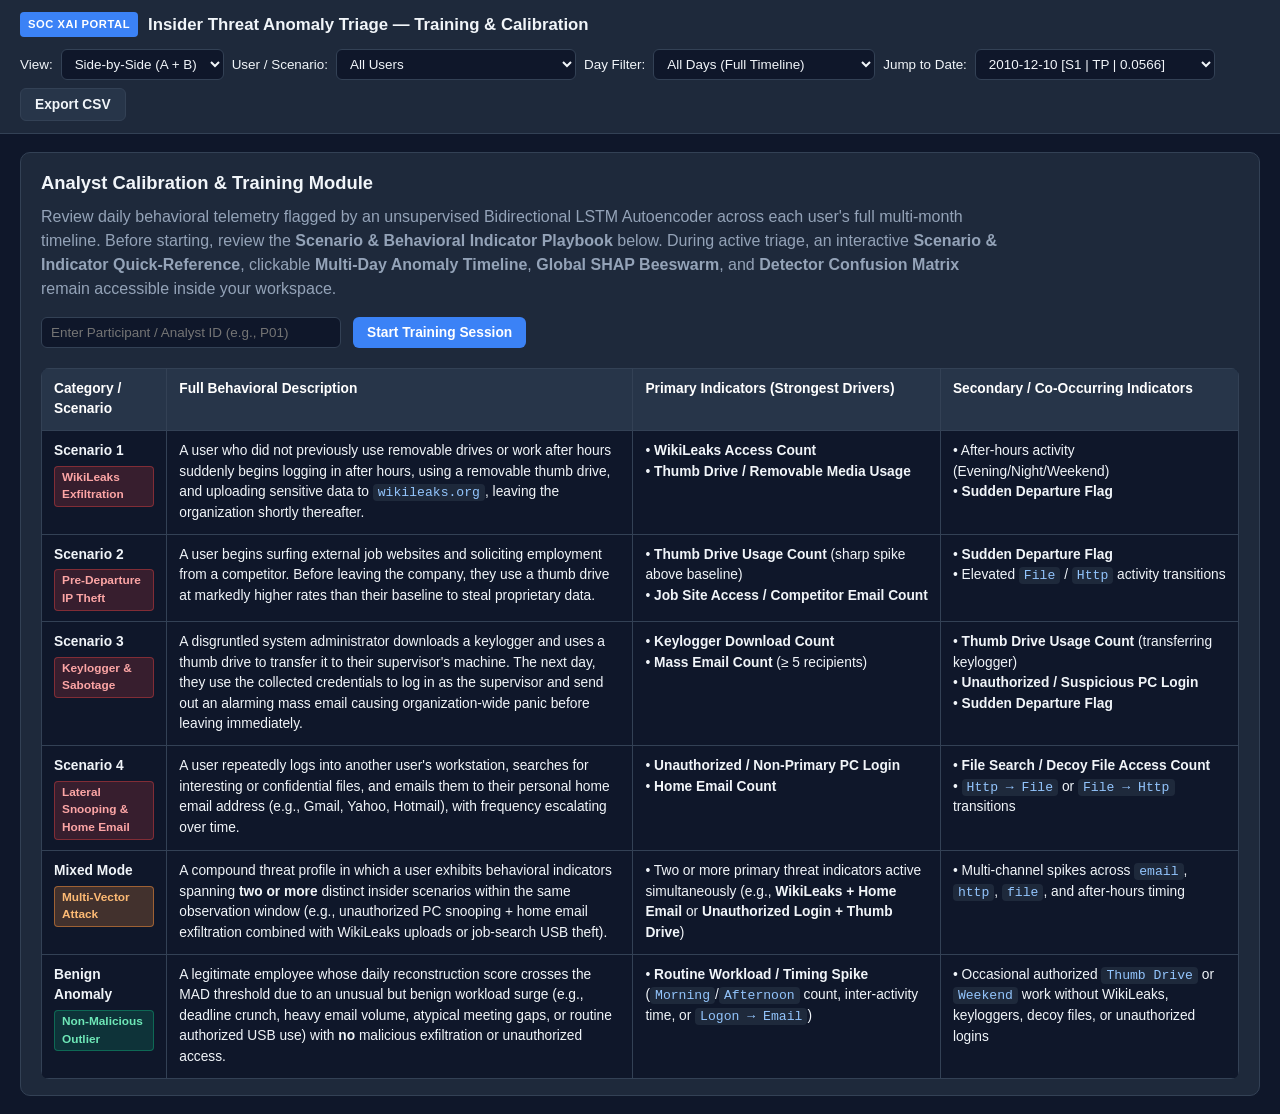
==== commit e2905ef1: "Revise threat indicator styles and descriptions Updated styling for threat indicators and adjusted t" ====
--- a/index.html
+++ b/index.html
@@ -183,9 +183,9 @@
         <div class="plot-header">
           <h3 id="timelineTitle">User Multi-Day Anomaly Score Timeline (Click Any Dot to Inspect Day)</h3>
           <span class="muted">
-            <span style="color:#ef4444;">&#9679; Threat (TP/FN)</span> &nbsp;|&nbsp;
-            <span style="color:#f59e0b;">&#9679; False Alarm (FP)</span> &nbsp;|&nbsp;
-            <span style="color:#3b82f6;">&#9679; Benign (TN)</span> &nbsp;|&nbsp;
+            <span class="dark-red-pill">&#9679; Threat (TP/FN)</span> &nbsp;|&nbsp;
+            <span class="orange-pill">&#9679; False Alarm (FP)</span> &nbsp;|&nbsp;
+            <span class="blue-pill">&#9679; Benign (TN)</span> &nbsp;|&nbsp;
             <span style="color:#10b981;">--- MAD Threshold</span>
           </span>
         </div>
@@ -224,7 +224,7 @@
             <button class="btn small" onclick="openZoom('imgBeeswarm')">Zoom</button>
           </div>
           <div class="muted" style="margin-bottom: 8px; font-size: 0.82rem;">
-            Summarizes feature impact across all test days (<em>N</em>) for this user: red points = high feature values; blue points = low feature values.
+            Summarizes feature impact across all test days (<em>N</em>) for this user: <span class="orange-pill">High feature values</span> vs. <span class="blue-pill">Low feature values</span>.
           </div>
           <div class="img-wrapper">
             <img id="imgBeeswarm" src="" alt="Global SHAP Beeswarm Plot" />
@@ -252,13 +252,13 @@
             <h3>Design A — Standardized Baseline Deviation (Z-Score)</h3>
             <button class="btn small" onclick="openZoom('imgA')">Zoom</button>
           </div>
-          <div class="muted" style="margin-bottom: 10px; font-size: 0.83rem; line-height: 1.45; background: var(--bg); padding: 8px 12px; border-radius: 6px; border: 1px solid var(--border);">
+          <div class="muted" style="margin-bottom: 10px; font-size: 0.83rem; line-height: 1.55; background: var(--bg); padding: 8px 12px; border-radius: 6px; border: 1px solid var(--border);">
             <strong>How to Read Z-Score Bars:</strong><br/>
             &bull; <span class="dark-red-pill"><strong>Dark Red (&ge; +2.0&sigma;) &mdash; High Deviation:</strong></span> Major jump above the user's 96-day baseline.<br/>
-            &bull; <span style="color:#fdba74;"><strong>Orange (0 to +2.0&sigma;) &mdash; Check <code>base</code> Value:</strong></span>
+            &bull; <span class="orange-pill"><strong>Orange (0 to +2.0&sigma;) &mdash; Check <code>base</code> Value:</strong></span>
               <strong>Anomalous if <code>base = 0.0</code></strong> (first-time rare event such as WikiLeaks, Keylogger, or Unauthorized Login equals <code>+1.0&sigma;</code>);
               <strong>Mild deviation if <code>base &gt; 0</code></strong> (normal day-to-day variance).<br/>
-            &bull; <span style="color:#93c5fd;"><strong>Blue (&le; 0.0&sigma;) &mdash; Normal:</strong></span> At or below the user's typical daily average.
+            &bull; <span class="blue-pill"><strong>Blue (&le; 0.0&sigma;) &mdash; Normal:</strong></span> At or below the user's typical daily average.
           </div>
           <div class="img-wrapper">
             <img id="imgA" src="" alt="Design A Z-Score Plot" />
@@ -270,11 +270,11 @@
             <h3>Design B — SHAP Feature Attribution Waterfall</h3>
             <button class="btn small" onclick="openZoom('imgB')">Zoom</button>
           </div>
-          <div class="muted" style="margin-bottom: 10px; font-size: 0.83rem; line-height: 1.45; background: var(--bg); padding: 8px 12px; border-radius: 6px; border: 1px solid var(--border);">
+          <div class="muted" style="margin-bottom: 10px; font-size: 0.83rem; line-height: 1.55; background: var(--bg); padding: 8px 12px; border-radius: 6px; border: 1px solid var(--border);">
             <strong>SHAP Conservation Rule &mdash; <code>f(x) = E[f(X)] + &Sigma; &phi;<sub>j</sub></code>:</strong><br/>
             Start at expected baseline <code>E[f(X)]</code> (bottom) and sum all feature arrows to reach final surrogate threat probability <code>f(x)</code> (top).<br/>
-            <span style="color:#fca5a5;"><strong>Red (+&phi;)</strong></span> pushes toward <em>Threat</em>;
-            <span style="color:#93c5fd;"><strong>Blue (&minus;&phi;)</strong></span> pushes toward <em>Benign</em> (<code>f(x) &ge; 0.50</code> = flagged anomaly).
+            <span class="orange-pill"><strong>Orange (+&phi;)</strong></span> pushes toward <em>Threat</em>;
+            <span class="blue-pill"><strong>Blue (&minus;&phi;)</strong></span> pushes toward <em>Benign</em> (<code>f(x) &ge; 0.50</code> = flagged anomaly).
           </div>
           <div class="img-wrapper">
             <img id="imgB" src="" alt="Design B SHAP Plot" />
--- a/styles.css
+++ b/styles.css
@@ -186,9 +186,9 @@
 }
 
 .tag.mixed {
-  background: rgba(245, 158, 11, 0.18);
-  color: #fcd34d;
-  border: 1px solid rgba(245, 158, 11, 0.4);
+  background: rgba(251, 146, 60, 0.22);
+  color: #fdba74;
+  border: 1px solid rgba(251, 146, 60, 0.5);
 }
 
 .tag.benign {
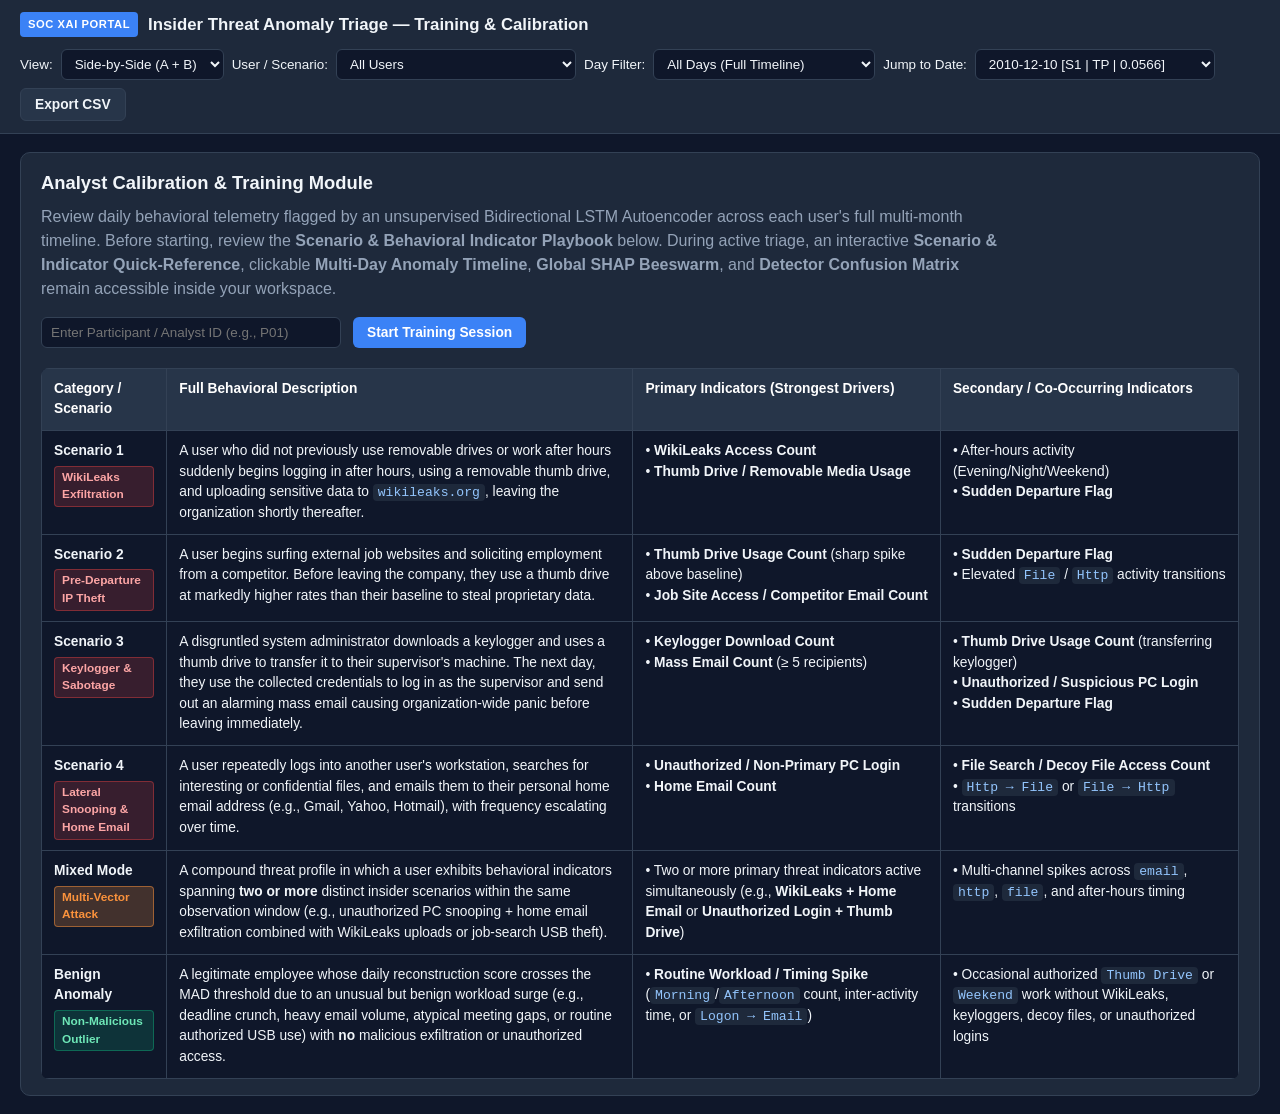
==== commit 05316893: "Update styles and text in index.html" ====
--- a/index.html
+++ b/index.html
@@ -183,9 +183,9 @@
         <div class="plot-header">
           <h3 id="timelineTitle">User Multi-Day Anomaly Score Timeline (Click Any Dot to Inspect Day)</h3>
           <span class="muted">
-            <span class="dark-red-pill">&#9679; Threat (TP/FN)</span> &nbsp;|&nbsp;
-            <span class="orange-pill">&#9679; False Alarm (FP)</span> &nbsp;|&nbsp;
-            <span class="blue-pill">&#9679; Benign (TN)</span> &nbsp;|&nbsp;
+            <span style="color:#ef4444;">&#9679; Threat (TP/FN)</span> &nbsp;|&nbsp;
+            <span style="color:#f59e0b;">&#9679; False Alarm (FP)</span> &nbsp;|&nbsp;
+            <span style="color:#3b82f6;">&#9679; Benign (TN)</span> &nbsp;|&nbsp;
             <span style="color:#10b981;">--- MAD Threshold</span>
           </span>
         </div>
@@ -224,7 +224,7 @@
             <button class="btn small" onclick="openZoom('imgBeeswarm')">Zoom</button>
           </div>
           <div class="muted" style="margin-bottom: 8px; font-size: 0.82rem;">
-            Summarizes feature impact across all test days (<em>N</em>) for this user: <span class="orange-pill">High feature values</span> vs. <span class="blue-pill">Low feature values</span>.
+            Summarizes feature impact across all test days (<em>N</em>) for this user: red points = high feature values; blue points = low feature values.
           </div>
           <div class="img-wrapper">
             <img id="imgBeeswarm" src="" alt="Global SHAP Beeswarm Plot" />
@@ -252,13 +252,13 @@
             <h3>Design A — Standardized Baseline Deviation (Z-Score)</h3>
             <button class="btn small" onclick="openZoom('imgA')">Zoom</button>
           </div>
-          <div class="muted" style="margin-bottom: 10px; font-size: 0.83rem; line-height: 1.55; background: var(--bg); padding: 8px 12px; border-radius: 6px; border: 1px solid var(--border);">
+          <div class="muted" style="margin-bottom: 10px; font-size: 0.83rem; line-height: 1.45; background: var(--bg); padding: 8px 12px; border-radius: 6px; border: 1px solid var(--border);">
             <strong>How to Read Z-Score Bars:</strong><br/>
             &bull; <span class="dark-red-pill"><strong>Dark Red (&ge; +2.0&sigma;) &mdash; High Deviation:</strong></span> Major jump above the user's 96-day baseline.<br/>
-            &bull; <span class="orange-pill"><strong>Orange (0 to +2.0&sigma;) &mdash; Check <code>base</code> Value:</strong></span>
+            &bull; <span style="color:#fdba74;"><strong>Orange (0 to +2.0&sigma;) &mdash; Check <code>base</code> Value:</strong></span>
               <strong>Anomalous if <code>base = 0.0</code></strong> (first-time rare event such as WikiLeaks, Keylogger, or Unauthorized Login equals <code>+1.0&sigma;</code>);
               <strong>Mild deviation if <code>base &gt; 0</code></strong> (normal day-to-day variance).<br/>
-            &bull; <span class="blue-pill"><strong>Blue (&le; 0.0&sigma;) &mdash; Normal:</strong></span> At or below the user's typical daily average.
+            &bull; <span style="color:#93c5fd;"><strong>Blue (&le; 0.0&sigma;) &mdash; Normal:</strong></span> At or below the user's typical daily average.
           </div>
           <div class="img-wrapper">
             <img id="imgA" src="" alt="Design A Z-Score Plot" />
@@ -270,11 +270,11 @@
             <h3>Design B — SHAP Feature Attribution Waterfall</h3>
             <button class="btn small" onclick="openZoom('imgB')">Zoom</button>
           </div>
-          <div class="muted" style="margin-bottom: 10px; font-size: 0.83rem; line-height: 1.55; background: var(--bg); padding: 8px 12px; border-radius: 6px; border: 1px solid var(--border);">
+          <div class="muted" style="margin-bottom: 10px; font-size: 0.83rem; line-height: 1.45; background: var(--bg); padding: 8px 12px; border-radius: 6px; border: 1px solid var(--border);">
             <strong>SHAP Conservation Rule &mdash; <code>f(x) = E[f(X)] + &Sigma; &phi;<sub>j</sub></code>:</strong><br/>
             Start at expected baseline <code>E[f(X)]</code> (bottom) and sum all feature arrows to reach final surrogate threat probability <code>f(x)</code> (top).<br/>
-            <span class="orange-pill"><strong>Orange (+&phi;)</strong></span> pushes toward <em>Threat</em>;
-            <span class="blue-pill"><strong>Blue (&minus;&phi;)</strong></span> pushes toward <em>Benign</em> (<code>f(x) &ge; 0.50</code> = flagged anomaly).
+            <span class="dark-red-pill"><strong>Dark Red (+&phi;)</strong></span> pushes toward <em>Threat</em>;
+            <span style="color:#93c5fd;"><strong>Blue (&minus;&phi;)</strong></span> pushes toward <em>Benign</em> (<code>f(x) &ge; 0.50</code> = flagged anomaly).
           </div>
           <div class="img-wrapper">
             <img id="imgB" src="" alt="Design B SHAP Plot" />
--- a/styles.css
+++ b/styles.css
@@ -115,11 +115,27 @@
   width: 300px;
 }
 
-/* Dark Red Badge for Z-Score High Deviation */
+/* Color Pills for Z-Score & SHAP Legends */
 .dark-red-pill {
-  color: #f87171;
+  color: #fca5a5;
   background: #450a0a;
   border: 1px solid #991b1b;
+  padding: 1px 6px;
+  border-radius: 4px;
+}
+
+.orange-pill {
+  color: #fb923c;
+  background: #431407;
+  border: 1px solid #9a3412;
+  padding: 1px 6px;
+  border-radius: 4px;
+}
+
+.blue-pill {
+  color: #93c5fd;
+  background: #172554;
+  border: 1px solid #1e40af;
   padding: 1px 6px;
   border-radius: 4px;
 }
@@ -187,7 +203,7 @@
 
 .tag.mixed {
   background: rgba(251, 146, 60, 0.22);
-  color: #fdba74;
+  color: #fb923c;
   border: 1px solid rgba(251, 146, 60, 0.5);
 }
 
